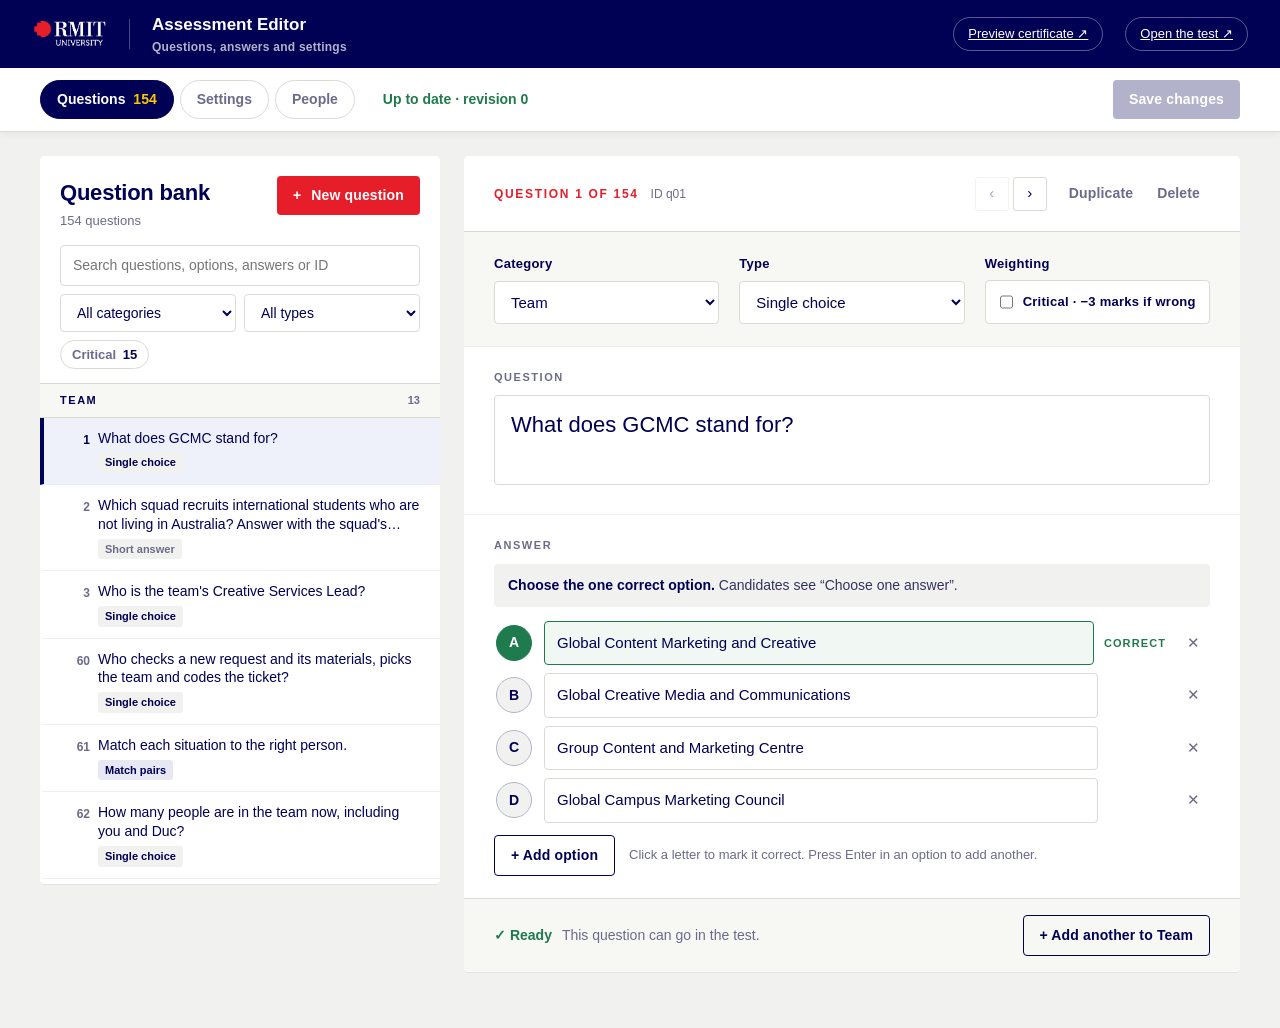
==== admin.html @ 5c801a45 "Critical questions per attempt setting (15% by default); drop "(select all that apply)" from prompts" ====
<!doctype html>
<html lang="en">
<head>
  <meta charset="utf-8">
  <meta name="viewport" content="width=device-width, initial-scale=1">
  <meta name="robots" content="noindex, nofollow">
  <title>Assessment Editor · RMIT</title>
  <link rel="icon" href="assets/pixel.png">
  <link rel="stylesheet" href="assets/styles.css">
  <link rel="stylesheet" href="assets/admin.css">
</head>
<body>
  <header class="topbar">
    <img src="assets/rmit-logo-white.png" alt="RMIT University">
    <span class="divider"></span>
    <div class="portal">Assessment Editor<small>Questions, answers and settings</small></div>
    <span class="spacer"></span>
    <a class="link-btn" href="certificate.html" target="_blank" rel="noopener">Preview certificate ↗</a>
    <a class="link-btn" href="./" target="_blank" rel="noopener">Open the test ↗</a>
  </header>

  <div class="savebar">
    <div class="container savebar-in">
      <nav class="tabs ed-tabs" role="tablist" aria-label="Editor sections">
        <button class="tab" role="tab" id="tabBtnQuestions" data-tab="questions" aria-selected="true">Questions <b id="tabQCount"></b></button>
        <button class="tab" role="tab" id="tabBtnSettings" data-tab="settings" aria-selected="false">Settings</button>
        <button class="tab" role="tab" id="tabBtnPeople" data-tab="people" aria-selected="false">People <b id="tabPCount"></b></button>
      </nav>
      <span id="saveState" class="save-state">Loading…</span>
      <span class="spacer"></span>
      <button class="btn small" id="saveBtn" disabled title="Save (Ctrl+S)">Save changes</button>
    </div>
  </div>

  <div class="container" id="conflict" hidden>
    <div class="conflict">
      <b>Someone else saved changes after you opened the editor.</b>
      <span>Load their version (your unsaved edits here will be lost), or overwrite theirs with yours.</span>
      <button class="btn ghost small" id="reloadLatest" type="button">Load latest</button>
      <button class="btn small" id="overwrite" type="button">Overwrite with mine</button>
    </div>
  </div>

  <div class="ed-loading" id="edLoading" role="status" aria-live="polite">
    <div class="ed-loading-in">
      <span class="spinner" aria-hidden="true"></span>
      <b id="edLoadTitle">Loading the question bank…</b>
      <p id="edLoadMsg">Fetching the latest questions and settings.</p>
      <button class="btn small" id="edRetry" type="button" hidden>Try again</button>
    </div>
  </div>
  <script>
    // if a script fails before the editor starts, say so instead of loading forever
    addEventListener("error", function (e) {
      var el = document.getElementById("edLoading"); if (!el || el.hidden) return;
      el.classList.add("failed");
      document.getElementById("edLoadTitle").textContent = "The editor couldn't start.";
      document.getElementById("edLoadMsg").textContent = (e && e.message) || "A script failed to load.";
      document.getElementById("edRetry").hidden = false;
    });
  </script>

  <main class="container admin">
    <!-- Questions: the bank on the left, one question open on the right -->
    <section class="qx" data-panel="questions" role="tabpanel" aria-labelledby="tabBtnQuestions">
      <aside class="qx-side" aria-label="Question bank">
        <div class="qx-side-head">
          <div>
            <h2>Question bank</h2>
            <p class="qx-sub"><span id="qCount">0</span> questions<span id="qShown"></span></p>
          </div>
          <button class="btn small" id="newQ" type="button" title="New question (Alt+N)"><span aria-hidden="true">+</span> New question</button>
        </div>
        <div class="qx-filters">
          <input class="input" id="qSearch" type="search" placeholder="Search questions, options, answers or ID" aria-label="Search questions" autocomplete="off">
          <div class="qx-filter-row">
            <select class="input" id="fCat" aria-label="Filter by category"></select>
            <select class="input" id="fType" aria-label="Filter by type"></select>
          </div>
          <div class="qx-chips">
            <button class="fchip crit" id="fCrit" type="button" aria-pressed="false">Critical <b></b></button>
            <button class="fchip bad" id="fBad" type="button" aria-pressed="false">Needs fixing <b></b></button>
            <button class="fchip clear" id="fClear" type="button" hidden>Clear filters</button>
          </div>
        </div>
        <div class="qx-list" id="qList"></div>
      </aside>
      <div class="qx-main" id="qEditor"></div>
    </section>

    <!-- Settings -->
    <section class="settings" data-panel="settings" role="tabpanel" aria-labelledby="tabBtnSettings" hidden>
      <div class="bank-stats" id="bankStats"></div>

      <div class="card set-group">
        <div class="set-intro"><h3>Test details</h3><p>The name and code candidates see on the sign-in page and the briefing.</p></div>
        <div class="set-fields">
          <div class="field span-2"><label for="sTitle">Title</label><input class="input" id="sTitle"></div>
          <div class="field"><label for="sSubtitle">Subtitle</label><input class="input" id="sSubtitle"></div>
          <div class="field"><label for="sCode">Assessment code</label><input class="input" id="sCode"></div>
        </div>
      </div>

      <div class="card set-group">
        <div class="set-intro"><h3>Each attempt</h3><p>How many questions are drawn from the bank, and how long candidates get.</p></div>
        <div class="set-fields">
          <div class="field"><label for="sPer">Questions per attempt</label><input class="input" id="sPer" type="number" min="1"><p class="help" id="perHelp"></p></div>
          <div class="field"><label for="sMins">Time limit</label><div class="unit"><input class="input" id="sMins" type="number" min="1" max="120"><span>minutes</span></div></div>
          <div class="field"><label for="sCritShare">Critical questions per attempt</label><div class="unit"><input class="input" id="sCritShare" type="number" min="0" max="100"><span>%</span></div><p class="help" id="critShareHelp"></p></div>
          <label class="confirm span-2"><input type="checkbox" id="sShuffle"> Shuffle the answer options (and Column A of matching questions) for each attempt</label>
        </div>
      </div>

      <div class="card set-group">
        <div class="set-intro"><h3>Scoring</h3><p>Every question is worth one mark. Missing a critical question costs extra marks, and a high score earns confetti.</p></div>
        <div class="set-fields">
          <div class="field"><label for="sPen">Marks lost for a wrong critical answer</label><input class="input" id="sPen" type="number" min="0" max="30"></div>
          <div class="field"><label for="sConf">Confetti from</label><div class="unit"><input class="input" id="sConf" type="number" min="0" max="100"><span>%</span></div></div>
        </div>
      </div>

      <div class="card set-group">
        <div class="set-intro"><h3>Categories</h3><p>Comma-separated, in display order. Every question belongs to one, and each attempt draws from all of them.</p></div>
        <div class="set-fields">
          <div class="field span-2"><label for="sCats">Categories</label><input class="input" id="sCats"></div>
          <div class="cat-counts span-2" id="catCounts"></div>
        </div>
      </div>

      <div class="card set-group">
        <div class="set-intro"><h3>Meter</h3><p>The labels at each end of the live meter candidates watch during the test.</p></div>
        <div class="set-fields">
          <div class="field"><label for="gLeft">Red end (low score)</label><input class="input" id="gLeft"></div>
          <div class="field"><label for="gRight">Navy end (high score)</label><input class="input" id="gRight"></div>
        </div>
      </div>
    </section>

    <!-- People -->
    <section class="settings" data-panel="people" role="tabpanel" aria-labelledby="tabBtnPeople" hidden>
      <div class="card set-group">
        <div class="set-intro">
          <h3>People</h3>
          <p>Saved first names greet people in the test and on their results. Changes here save straight away.</p>
          <p class="help">Sign-in accepts any email and any staff ID (testing build, no real authentication). Anyone without a saved name is asked for it when they sign in. Emails are stored as SHA-256 fingerprints.</p>
        </div>
        <div class="set-fields one">
          <p class="gate" id="gateState"></p>
          <div class="cand-row new">
            <input class="input" id="cName" placeholder="First name (shown in the test)" aria-label="First name">
            <input class="input" id="cEmail" type="email" placeholder="Their email" aria-label="Their email">
            <button class="btn ghost small" id="cAdd" type="button">Add person</button>
          </div>
          <div id="candList" class="cand-list"></div>
        </div>
      </div>
    </section>
  </main>

  <div class="toast" id="toast" role="status" aria-live="polite" hidden></div>

  <script src="assets/common.js"></script>
  <script src="assets/admin.js"></script>
</body>
</html>
---- assets/styles.css ----
/* End-of-Training Assessment · RMIT GCMC Creative Services
   Brand: RMIT Red #E61E2A, RMIT Blue #000054, Warm Grey #E3E5E0, Yellow #FAC800 (sparingly). */
:root {
  --navy: #000054;
  --navy-75: #40407f;
  --navy-30: #b2b2cb;
  --red: #e61e2a;
  --red-dark: #b8141e;
  --yellow: #fac800;
  --grey: #e3e5e0;
  --grey-50: #f1f2ef;
  --paper: #ffffff;
  --ink: #000054;
  --body: #33335f;
  --muted: #6b6b8a;
  --line: #d9dbd4;
  --ok: #1f7a4d;
  --display: "Museo-RMITVN 700", "Museo 700", "Museo", "Helvetica Neue LT Pro", "Helvetica Neue", Arial, sans-serif;
  --display-light: "Museo-RMITVN 300", "Museo 300", "Museo", "Helvetica Neue LT Pro", "Helvetica Neue", Arial, sans-serif;
  --text: "Helvetica Neue LT Pro", "Helvetica Neue", Helvetica, Arial, sans-serif;
  --radius: 4px;
  color-scheme: light;
}
* { box-sizing: border-box; }
html { height: 100%; }
body { min-height: 100%; }
body {
  margin: 0;
  background: var(--grey-50);
  color: var(--body);
  font-family: var(--text);
  font-size: 16px;
  line-height: 1.5;
  -webkit-font-smoothing: antialiased;
}
h1, h2, h3 { font-family: var(--display); color: var(--ink); font-weight: 700; margin: 0; letter-spacing: -0.01em; text-wrap: balance; }
p { margin: 0; }
button, input, textarea, select { font: inherit; color: inherit; }
button { cursor: pointer; }
:focus-visible { outline: 3px solid var(--yellow); outline-offset: 2px; }
.eyebrow { font-size: 12px; font-weight: 700; letter-spacing: 0.14em; text-transform: uppercase; color: var(--red); }
[hidden] { display: none !important; }

/* ---------- top bar ---------- */
.topbar {
  height: 68px; background: var(--navy); color: #fff;
  display: flex; align-items: center; gap: 22px; padding: 0 32px;
  position: sticky; top: 0; z-index: 20;
}
.topbar img { height: 34px; display: block; }
.topbar .divider { width: 1px; height: 30px; background: rgba(255, 255, 255, 0.28); }
.topbar .portal { font-family: var(--text); font-weight: 700; font-size: 17px; }
.topbar .portal small { display: block; font-family: var(--text); font-size: 12px; color: var(--navy-30); letter-spacing: 0.02em; }
.topbar .spacer { flex: 1; }
.topbar .who { font-size: 14px; color: var(--navy-30); }
.topbar .who b { color: #fff; font-weight: 700; }
.link-btn { background: none; border: 1px solid rgba(255, 255, 255, 0.35); color: #fff; border-radius: 999px; padding: 6px 14px; font-size: 13px; }
.link-btn:hover { background: rgba(255, 255, 255, 0.1); }

.screen { min-height: calc(100vh - 68px); }
.container { max-width: 1320px; margin: 0 auto; padding: 36px 40px 56px; }

/* ---------- buttons & fields ---------- */
.btn {
  display: inline-flex; align-items: center; justify-content: center; gap: 10px;
  border: 0; border-radius: var(--radius); padding: 14px 26px;
  font-weight: 700; font-size: 16px; letter-spacing: 0.01em;
  background: var(--red); color: #fff; transition: background 0.15s, transform 0.05s;
}
.btn:hover { background: var(--red-dark); }
.btn:active { transform: translateY(1px); }
.btn:disabled { background: var(--navy-30); cursor: not-allowed; }
.btn.navy { background: var(--navy); }
.btn.navy:hover { background: #1a1a6e; }
.btn.ghost { background: transparent; color: var(--navy); border: 1.5px solid var(--navy); }
.btn.ghost:hover { background: var(--grey-50); }
.btn.quiet { background: transparent; color: var(--muted); padding: 14px 10px; }
.btn.quiet:hover { color: var(--navy); }

.field { display: grid; gap: 8px; }
.field label { font-size: 13px; font-weight: 700; color: var(--ink); letter-spacing: 0.02em; }
.input {
  width: 100%; border: 1.5px solid var(--line); background: #fff; border-radius: var(--radius);
  padding: 13px 14px; font-size: 16px; color: var(--ink);
}
.input:focus { border-color: var(--navy); outline: none; box-shadow: 0 0 0 3px rgba(0, 0, 84, 0.12); }
.error-msg { color: var(--red-dark); font-size: 14px; font-weight: 700; min-height: 21px; }

/* ---------- login ---------- */
.login { display: grid; grid-template-columns: 1.1fr 1fr; min-height: calc(100vh - 68px); }
.login .hero {
  background: var(--navy); color: #fff; padding: 72px 64px; position: relative; overflow: hidden;
  display: flex; flex-direction: column; justify-content: space-between;
}
.login .hero::after {
  content: ""; position: absolute; right: -120px; bottom: -80px; width: 520px; height: 510px;
  background: url("pixel.png") no-repeat center / contain; opacity: 0.08; filter: grayscale(1) brightness(3);
}
.login .hero h1 { color: #fff; font-size: 56px; line-height: 1.02; margin-top: 18px; max-width: 16ch; }
.login .hero .eyebrow { color: var(--yellow); }
.login .hero p.lead { font-family: var(--display-light); font-size: 21px; color: var(--navy-30); margin-top: 22px; max-width: 34ch; }
.login .meta { display: grid; grid-template-columns: repeat(3, auto); gap: 8px 36px; justify-content: start; font-size: 13px; color: var(--navy-30); position: relative; z-index: 1; }
.login .meta b { display: block; color: #fff; font-size: 15px; }
.login .meta dd { margin: 0; }
.login .panel { display: flex; align-items: center; justify-content: center; padding: 48px; background: #fff; }
.login form { width: 100%; max-width: 420px; display: grid; gap: 22px; }
.login form img.logo { height: 44px; width: auto; justify-self: start; }
.login form h2 { font-size: 28px; }
.login form .hint { font-size: 14px; color: var(--muted); margin-top: -12px; }
.fineprint { font-size: 12px; color: var(--muted); border-top: 1px solid var(--line); padding-top: 16px; line-height: 1.55; }

/* ---------- briefing: a formal cover sheet ---------- */
.card { background: #fff; border-radius: var(--radius); padding: 32px 36px; box-shadow: 0 1px 0 rgba(0, 0, 84, 0.06); }
.sheet { max-width: 1180px; }
.sheet-head {
  background: var(--navy); color: #fff; border-radius: var(--radius) var(--radius) 0 0;
  padding: 44px 48px 40px; display: grid; grid-template-columns: minmax(0, 1fr) 320px; gap: 48px; align-items: end;
  position: relative; overflow: hidden;
}
.sheet-head::after {
  content: ""; position: absolute; right: -90px; top: -110px; width: 360px; height: 350px;
  background: url("pixel.png") no-repeat center / contain; opacity: 0.07; filter: grayscale(1) brightness(3); pointer-events: none;
}
.sheet-head .eyebrow { color: var(--yellow); }
.sheet-head h1 { color: #fff; font-size: 48px; line-height: 1.04; margin-top: 12px; }
.sheet-head .lead { font-family: var(--display-light); color: var(--navy-30); font-size: 18px; line-height: 1.5; margin-top: 16px; max-width: 58ch; }
.sheet-cand { margin: 0; display: grid; gap: 14px; padding-left: 28px; border-left: 1px solid rgba(255, 255, 255, 0.22); position: relative; z-index: 1; }
.sheet-cand dt { font-size: 11px; font-weight: 700; letter-spacing: 0.14em; text-transform: uppercase; color: var(--navy-30); }
.sheet-cand dd { margin: 3px 0 0; font-weight: 700; font-size: 16px; color: #fff; overflow-wrap: anywhere; }
.sheet-cand div:first-child dd { font-family: var(--display); font-size: 24px; line-height: 1.15; }

.particulars { margin: 0; display: grid; grid-template-columns: repeat(4, 1fr); background: #fff; border-bottom: 1px solid var(--line); }
.particulars div { padding: 24px 32px 22px; border-left: 1px solid var(--line); display: grid; gap: 2px; align-content: start; }
.particulars div:first-child { border-left: 0; padding-left: 48px; }
.particulars dt { font-size: 11px; font-weight: 700; letter-spacing: 0.14em; text-transform: uppercase; color: var(--muted); }
.particulars dd { margin: 4px 0 0; font-family: var(--display); font-size: 40px; line-height: 1; color: var(--ink); font-variant-numeric: tabular-nums; }
.particulars small { font-size: 13px; color: var(--muted); margin-top: 6px; }

.sheet-body {
  display: grid; grid-template-columns: minmax(0, 1fr) 400px; background: #fff;
  border-radius: 0 0 var(--radius) var(--radius); box-shadow: 0 1px 0 rgba(0, 0, 84, 0.06), 0 18px 40px -28px rgba(0, 0, 84, 0.35);
}
.sheet-body h2 { font-size: 20px; }
.conditions { padding: 36px 44px 40px 48px; }
.rules { list-style: none; padding: 0; margin: 18px 0 0; display: grid; }
.rules li { display: grid; grid-template-columns: 44px 1fr; gap: 14px; padding: 15px 0; border-top: 1px solid var(--line); font-size: 15px; line-height: 1.55; }
.rules li:last-child { border-bottom: 1px solid var(--line); }
.rules li .n { font-family: var(--text); font-weight: 700; font-size: 13px; letter-spacing: 0.06em; color: var(--red); padding-top: 2px; font-variant-numeric: tabular-nums; }
.rules li b { color: var(--ink); }
.declaration { background: var(--grey-50); padding: 36px 40px 34px; border-left: 1px solid var(--line); display: flex; flex-direction: column; gap: 14px; border-radius: 0 0 var(--radius) 0; }
.declaration > p { font-size: 15px; color: var(--body); }
.declaration ul { margin: -4px 0 0; padding-left: 18px; display: grid; gap: 6px; font-size: 15px; color: var(--ink); }
.declaration ul li::marker { color: var(--red); }
.confirm { display: flex; gap: 12px; align-items: flex-start; margin: 8px 0 0; padding: 14px 16px; background: #fff; border: 1.5px solid var(--line); border-radius: var(--radius); font-size: 15px; font-weight: 700; color: var(--ink); cursor: pointer; transition: border-color 0.15s; }
.confirm:has(input:checked) { border-color: var(--navy); }
.confirm input { width: 20px; height: 20px; flex: none; accent-color: var(--navy); margin: 1px 0 0; }
.signature { display: grid; grid-template-columns: 1.3fr 1fr; gap: 20px; margin-top: 6px; }
.signature div { display: grid; gap: 4px; }
.signature span { font-family: var(--display); font-size: 19px; color: var(--ink); padding-bottom: 6px; border-bottom: 1px solid var(--navy-30); white-space: nowrap; overflow: hidden; text-overflow: ellipsis; }
.signature div + div span { font-family: var(--text); font-weight: 700; font-size: 14px; padding-top: 5px; }
.signature small { font-size: 11px; font-weight: 700; letter-spacing: 0.14em; text-transform: uppercase; color: var(--muted); }
.declaration .btn { width: 100%; padding: 17px 26px; font-size: 17px; margin-top: 8px; }
.declaration .fineprint { padding-top: 14px; }

/* ---------- test ---------- */
.test { display: grid; grid-template-columns: minmax(0, 1fr) 330px; gap: 24px; align-items: start; }
.meter-card { padding: 18px 22px 12px; }
.meter-card .head { display: flex; align-items: baseline; justify-content: space-between; margin-bottom: 6px; }
.meter-card .head .eyebrow { color: var(--navy); }
.meter-card .head .reading { font-size: 13px; color: var(--muted); }
.meter-face { position: relative; border-radius: 3px; overflow: hidden; background: linear-gradient(#fbfbf8, #f1f2ec); border: 1px solid var(--line); }
.meter-face canvas { display: block; width: 100%; height: 190px; }
.meter-face .lamp { position: absolute; right: 16px; top: 14px; display: flex; align-items: center; gap: 7px; font-size: 10px; font-weight: 700; letter-spacing: 0.14em; color: var(--muted); }
.meter-face .lamp i { width: 11px; height: 11px; border-radius: 50%; background: #d8d8d0; box-shadow: inset 0 1px 1px rgba(0,0,0,.2); transition: background 0.08s, box-shadow 0.08s; }
.meter-face .lamp.on i { background: var(--red); box-shadow: 0 0 10px 2px rgba(230, 30, 42, 0.55); }
.meter-face .brandmark { position: absolute; left: 16px; top: 13px; font-family: var(--text); font-weight: 700; font-size: 11px; letter-spacing: 0.16em; color: var(--muted); }

.q-card { margin-top: 20px; padding: 36px 40px 30px; min-height: 470px; display: flex; flex-direction: column; }
.q-meta { display: flex; gap: 12px; align-items: center; }
.q-meta .num { font-family: var(--text); font-weight: 700; color: var(--ink); font-size: 15px; }
.chip { font-size: 11px; font-weight: 700; letter-spacing: 0.1em; text-transform: uppercase; border-radius: 999px; padding: 4px 10px; background: var(--grey); color: var(--navy); }
.chip.type { background: var(--navy); color: #fff; }
.q-prompt { font-family: var(--display); color: var(--ink); font-size: 30px; line-height: 1.22; margin: 20px 0 26px; max-width: 34ch; }
.q-prompt.fill { font-size: 28px; line-height: 1.7; max-width: 40ch; }
.blank {
  display: inline-block; width: 11ch; font-family: var(--text); font-weight: 700; font-size: 26px; color: var(--red);
  border: 0; border-bottom: 3px solid var(--navy); background: var(--grey-50); padding: 0 10px; margin: 0 6px; text-align: center; border-radius: 2px 2px 0 0;
}
.blank:focus { outline: none; border-bottom-color: var(--red); background: #fff4f4; }
.options { display: grid; grid-template-columns: 1fr 1fr; gap: 12px; }
.opt {
  display: grid; grid-template-columns: 38px 1fr; gap: 14px; align-items: center; text-align: left;
  background: #fff; border: 1.5px solid var(--line); border-radius: var(--radius); padding: 16px 18px; font-size: 16px; color: var(--ink);
  transition: border-color 0.12s, background 0.12s;
}
.opt:hover { border-color: var(--navy-30); background: var(--grey-50); }
.opt .key { width: 34px; height: 34px; display: grid; place-items: center; border: 1.5px solid var(--navy-30); border-radius: 2px; font-weight: 700; font-size: 14px; color: var(--navy); }
.opt.multi .key { border-radius: 2px; }
.opt[aria-checked="true"] { border-color: var(--navy); background: #f3f3f9; box-shadow: inset 0 0 0 1px var(--navy); }
.opt[aria-checked="true"] .key { background: var(--navy); border-color: var(--navy); color: #fff; }
.short-answer { max-width: 420px; }
.short-answer .input { font-family: var(--text); font-weight: 700; font-size: 24px; padding: 14px 16px; }
.short-answer small { display: block; margin-top: 8px; color: var(--muted); font-size: 13px; }
.q-actions { margin-top: auto; padding-top: 28px; display: flex; align-items: center; gap: 12px; border-top: 1px solid var(--line); }
.q-actions .status { margin-left: auto; font-size: 14px; color: var(--muted); display: flex; gap: 8px; align-items: center; }
.q-actions .status.recorded { color: var(--ok); font-weight: 700; }
.kbd { font-size: 12px; color: var(--muted); }
.kbd b { border: 1px solid var(--line); border-bottom-width: 2px; border-radius: 3px; padding: 1px 6px; font-weight: 700; background: #fff; color: var(--body); }
.q-card.locked .opt, .q-card.locked .blank, .q-card.locked .input { pointer-events: none; opacity: 0.75; }

/* sidebar */
.side { display: grid; gap: 20px; position: sticky; top: 92px; }
.timer { background: var(--navy); color: #fff; padding: 26px 26px 24px; border-radius: var(--radius); }
.timer .eyebrow { color: var(--yellow); }
.timer .clock { display: flex; align-items: center; gap: 18px; margin-top: 14px; }
.timer svg { width: 76px; height: 76px; flex: none; transform: rotate(-90deg); }
.timer svg circle { fill: none; stroke-width: 7; }
.timer svg .track { stroke: rgba(255, 255, 255, 0.14); }
.timer svg .bar { stroke: #fff; stroke-linecap: butt; transition: stroke-dashoffset 0.25s linear, stroke 0.3s; }
.timer .digits { font-family: var(--display); font-size: 84px; line-height: 1; letter-spacing: -0.02em; font-variant-numeric: tabular-nums; }
.timer .sub { font-size: 13px; color: var(--navy-30); margin-top: 12px; }
.timer.warn { background: var(--red); }
.timer.warn .eyebrow { color: #fff; }
.timer.warn .sub { color: #ffe1e3; }
.timer.critical .digits { animation: pulse 1s steps(2, start) infinite; }
@keyframes pulse { 50% { opacity: 0.45; } }
.progress-card { padding: 24px 26px; }
.progress-card .count { font-family: var(--display); font-size: 30px; color: var(--ink); margin-top: 6px; }
.progress-card .count small { font-size: 16px; color: var(--muted); font-family: var(--text); font-weight: 400; }
.bar-track { height: 8px; background: var(--grey); border-radius: 999px; margin: 14px 0 18px; overflow: hidden; }
.bar-fill { height: 100%; background: var(--navy); width: 0; transition: width 0.4s ease; }
.dots { display: grid; grid-template-columns: repeat(10, 1fr); gap: 6px; }
.dots span { aspect-ratio: 1; border-radius: 2px; background: var(--grey); }
.dots span.done { background: var(--navy); }
.dots span.skipped { background: var(--navy-30); }
.dots span.current { background: #fff; box-shadow: inset 0 0 0 2px var(--red); }
.progress-card .legend { display: flex; gap: 14px; margin-top: 14px; font-size: 12px; color: var(--muted); }
.progress-card .legend i { display: inline-block; width: 10px; height: 10px; border-radius: 2px; margin-right: 6px; vertical-align: -1px; }
.side .note { font-size: 12px; color: var(--muted); padding: 0 4px; line-height: 1.5; }

/* ---------- results ---------- */
.results-top { display: grid; grid-template-columns: 1.2fr 1fr; gap: 24px; align-items: stretch; }
.score-card { background: var(--navy); color: #fff; padding: 40px 44px; border-radius: var(--radius); position: relative; overflow: hidden; }
.score-card .eyebrow { color: var(--yellow); }
.score-card h1 { color: #fff; font-size: 40px; margin-top: 12px; max-width: 18ch; }
.score-card p { color: var(--navy-30); font-size: 17px; margin-top: 12px; max-width: 46ch; }
.score-card .big { display: flex; align-items: baseline; gap: 18px; margin-top: 28px; }
.score-card .pct { font-family: var(--display); font-size: 104px; line-height: 0.9; letter-spacing: -0.03em; }
.score-card .of { font-size: 18px; color: #fff; }
.score-card .of span { display: block; color: var(--navy-30); font-size: 14px; }
.badge { display: inline-block; margin-top: 22px; background: var(--yellow); color: var(--navy); font-weight: 700; font-size: 13px; letter-spacing: 0.1em; text-transform: uppercase; padding: 7px 12px; border-radius: 2px; }
.stats { display: grid; grid-template-columns: 1fr 1fr; gap: 0; }
.stats div { padding: 20px 0; border-bottom: 1px solid var(--line); }
.stats dt { font-size: 12px; font-weight: 700; letter-spacing: 0.1em; text-transform: uppercase; color: var(--muted); }
.stats dd { margin: 6px 0 0; font-family: var(--text); font-weight: 700; font-size: 26px; color: var(--ink); }
.stats div.wide { grid-column: span 2; }
.stats dd.email { font-size: 20px; overflow-wrap: anywhere; }
.review { margin-top: 24px; }
.review h2 { font-size: 26px; margin-bottom: 6px; }
.review .sub { color: var(--muted); margin-bottom: 18px; }
.review-item { display: grid; grid-template-columns: 70px 1fr 1fr; gap: 20px; padding: 18px 0; border-top: 1px solid var(--line); align-items: start; }
.review-item .n { font-family: var(--text); font-weight: 700; color: var(--red); font-size: 20px; }
.review-item .q { color: var(--ink); font-weight: 700; }
.review-item .q small { display: block; font-weight: 400; color: var(--muted); font-size: 12px; letter-spacing: 0.08em; text-transform: uppercase; margin-bottom: 4px; }
.review-item .ans { display: grid; gap: 10px; font-size: 15px; }
.review-item .ans .yours { color: var(--red-dark); text-decoration: line-through; text-decoration-thickness: 1px; }
.review-item .ans .yours.none { text-decoration: none; font-style: italic; }
.review-item .ans .right { color: var(--ok); font-weight: 700; }
.review-item .ans label { display: block; font-size: 11px; letter-spacing: 0.1em; text-transform: uppercase; color: var(--muted); font-weight: 700; }
.flawless { padding: 26px 0 6px; font-family: var(--display); font-size: 22px; color: var(--ink); }
#confetti { position: fixed; inset: 0; pointer-events: none; z-index: 50; }

/* ---------- boot / errors / small screens ---------- */
.center-msg { display: grid; place-items: center; min-height: calc(100vh - 68px); text-align: center; padding: 40px; }
.center-msg .card { max-width: 560px; }
.center-msg h2 { font-size: 26px; margin-bottom: 10px; }
.desktop-only { display: none; }
@media (max-width: 1080px) {
  .desktop-only { display: grid; position: fixed; inset: 0; z-index: 100; background: var(--navy); color: #fff; place-items: center; text-align: center; padding: 32px; }
  .desktop-only h2 { color: #fff; font-size: 28px; margin-bottom: 10px; }
  .desktop-only p { color: var(--navy-30); max-width: 40ch; }
}
@media (prefers-reduced-motion: reduce) {
  * { transition: none !important; animation: none !important; }
}

/* ---------- v3: full-width meter, name step, dynamic results ---------- */
.test > .meter-card { grid-column: 1 / -1; padding: 0; margin: -8px 0 -6px; }
.meter-card .meter-face { background: none; border: 0; border-radius: 0; overflow: visible; }
.meter-card .meter-face .brandmark { left: 0; top: 4px; }
.meter-card .meter-face .lamp { right: 0; top: 5px; }
.meter-face canvas { height: 260px; }
.q-card { margin-top: 0; }
.name-step { animation: rise 0.35s ease both; }
.name-step .hint { margin-top: 2px; }

@keyframes rise { from { opacity: 0; transform: translateY(8px); } to { opacity: 1; transform: none; } }
.results > * { animation: rise 0.5s ease both; }
.results > *:nth-child(2) { animation-delay: 0.08s; }
.results > *:nth-child(3) { animation-delay: 0.16s; }
.results > *:nth-child(4) { animation-delay: 0.24s; }
.results { display: grid; gap: 22px; }

.res-hero { background: var(--navy); color: #fff; border-radius: var(--radius); padding: 40px 44px; display: grid; grid-template-columns: 1.15fr 1fr; gap: 40px; align-items: center; position: relative; overflow: hidden; }
.res-hero::after { content: ""; position: absolute; right: -110px; top: -90px; width: 380px; height: 370px; background: url("pixel.png") no-repeat center / contain; opacity: 0.07; filter: grayscale(1) brightness(3); pointer-events: none; }
.res-hero .eyebrow { color: var(--yellow); }
.res-hero h1 { color: #fff; font-size: 40px; line-height: 1.08; margin-top: 12px; }
.res-hero p { color: var(--navy-30); font-size: 17px; margin-top: 14px; max-width: 46ch; }
.res-tags { display: flex; gap: 10px; margin-top: 22px; flex-wrap: wrap; }
.res-tags .badge { margin: 0; }
.zone-tag { display: inline-block; font-weight: 700; font-size: 13px; letter-spacing: 0.1em; text-transform: uppercase; padding: 7px 12px; border-radius: 2px; background: rgba(255,255,255,0.12); color: #fff; }
.zone-tag.good { background: #fff; color: var(--navy); }
.zone-tag.bad { background: var(--red); color: #fff; }
.res-score { position: relative; z-index: 1; display: grid; gap: 8px; justify-items: start; }
.res-score .pct { font-family: var(--display); font-size: 132px; line-height: 0.85; letter-spacing: -0.04em; font-variant-numeric: tabular-nums; }
.res-score .pct small { font-size: 56px; margin-left: 4px; letter-spacing: 0; }
.res-score .of { font-size: 18px; color: #fff; }
.res-strip { display: grid; grid-auto-flow: column; grid-auto-columns: 1fr; gap: 4px; width: 100%; margin-top: 18px; height: 34px; }
.res-strip i { border-radius: 2px; background: rgba(255,255,255,0.15); transform-origin: bottom; animation: grow 0.4s ease both; cursor: help; }
.res-strip i.ok { background: #fff; }
.res-strip i.no { background: var(--red); }
.res-strip i.skip { background: var(--navy-75); }
@keyframes grow { from { transform: scaleY(0); } to { transform: scaleY(1); } }
.strip-legend { font-size: 12px; color: var(--navy-30); display: flex; align-items: center; gap: 6px; }
.strip-legend i { display: inline-block; width: 10px; height: 10px; border-radius: 2px; margin-left: 8px; }
.strip-legend i:first-child { margin-left: 0; }
.strip-legend i.ok { background: #fff; } .strip-legend i.no { background: var(--red); } .strip-legend i.skip { background: var(--navy-75); }

.res-stats { display: grid; grid-template-columns: repeat(4, 1fr); gap: 16px; }
.stat { background: #fff; border-radius: var(--radius); padding: 20px 24px; display: grid; gap: 2px; }
.stat .k, .insight .k { font-size: 12px; font-weight: 700; letter-spacing: 0.1em; text-transform: uppercase; color: var(--muted); }
.stat .v { font-family: var(--display); font-size: 34px; color: var(--ink); font-variant-numeric: tabular-nums; }
.stat .s, .insight .s { font-size: 13px; color: var(--muted); }

.res-grid { display: grid; grid-template-columns: 1.6fr 1fr; gap: 22px; align-items: stretch; }
.card-head { display: flex; align-items: baseline; gap: 16px; justify-content: space-between; margin-bottom: 18px; flex-wrap: wrap; }
.card-head h2 { font-size: 24px; }
.card-head .sub { color: var(--muted); font-size: 14px; }
.cat-list { display: grid; gap: 14px; }
.cat-row { display: grid; grid-template-columns: 150px 1fr 88px; gap: 16px; align-items: center; }
.cat-row .name { font-family: var(--text); font-weight: 700; color: var(--ink); font-size: 16px; }
.cat-row .track { height: 14px; background: var(--grey); border-radius: 2px; overflow: hidden; }
.cat-row .fill { display: block; height: 100%; width: 0; border-radius: 2px; background: var(--navy); transition: width 0.9s cubic-bezier(.2,.8,.2,1); }
.cat-row .fill.mid { background: var(--navy-75); }
.cat-row .fill.low { background: var(--red); }
.cat-row .num { text-align: right; font-variant-numeric: tabular-nums; color: var(--ink); font-weight: 700; }
.cat-row .num small { display: block; color: var(--muted); font-weight: 400; font-size: 12px; }
.insight-card { display: grid; gap: 0; align-content: start; }
.insight { display: grid; gap: 2px; padding: 16px 0; border-bottom: 1px solid var(--line); }
.insight:first-child { padding-top: 0; }
.insight:last-child { border-bottom: 0; }
.insight .v { font-family: var(--display); font-size: 24px; color: var(--ink); overflow-wrap: anywhere; }
.insight.best .v { color: var(--navy); }
.insight.worst .v { color: var(--red); }

.tabs { display: flex; gap: 6px; }
.tab { border: 1.5px solid var(--line); background: #fff; border-radius: 999px; padding: 7px 14px; font-size: 14px; font-weight: 700; color: var(--muted); }
.tab b { margin-left: 4px; color: var(--ink); }
.tab[aria-selected="true"] { background: var(--navy); border-color: var(--navy); color: #fff; }
.tab[aria-selected="true"] b { color: var(--yellow); }
.rev-group { margin-top: 8px; }
.rev-group h3 { font-size: 15px; letter-spacing: 0.08em; text-transform: uppercase; color: var(--muted); font-family: var(--text); padding: 16px 0 6px; }
.review-item.ok .n { color: var(--ok); }
.review-item .ans .right.plain { color: var(--ok); }
.res-actions { display: flex; justify-content: flex-end; gap: 12px; }
.res-actions a.btn { text-decoration: none; }

/* ---------- v4: exam-paper test screen ---------- */
.q-card { padding: 0; box-shadow: 0 1px 0 rgba(0, 0, 84, 0.06), 0 18px 40px -30px rgba(0, 0, 84, 0.35); }
.q-card #qBody { padding: 0 44px; }
.q-head { display: grid; grid-template-columns: auto auto auto 1fr; align-items: stretch; border-bottom: 1px solid var(--line); }
.q-head > div { padding: 20px 28px; display: flex; flex-direction: column; justify-content: center; gap: 3px; }
.q-head > div + div { border-left: 1px solid var(--line); }
.q-no { flex-direction: row !important; align-items: baseline; gap: 8px !important; padding-left: 44px !important; }
.q-no span { font-family: var(--display); font-size: 40px; line-height: 1; color: var(--red); font-variant-numeric: tabular-nums; letter-spacing: -0.02em; }
.q-no small { font-size: 13px; font-weight: 700; color: var(--muted); }
.q-info .k { font-size: 10px; font-weight: 700; letter-spacing: 0.16em; text-transform: uppercase; color: var(--muted); }
.q-info b { font-size: 15px; color: var(--ink); }
.q-marks { align-items: flex-end; padding-right: 44px !important; font-size: 11px; font-weight: 700; letter-spacing: 0.14em; text-transform: uppercase; color: var(--navy); }
.q-card .q-prompt { margin: 34px 0 28px; }
.q-card .q-actions { margin: auto 0 0; padding: 22px 44px; background: var(--grey-50); border-top: 1px solid var(--line); border-radius: 0 0 var(--radius) var(--radius); }
.q-card #qBody { flex: 1; padding-bottom: 34px; }
.opt { padding: 15px 18px; border-color: #dcdde6; }
.opt .key { border-color: var(--navy-30); background: var(--grey-50); }
.opt:hover { border-color: var(--navy); background: #fff; }

.timer { position: relative; overflow: hidden; }
.timer .digits { font-size: 76px; }
.t-track { height: 3px; background: rgba(255, 255, 255, 0.16); margin-top: 18px; border-radius: 2px; overflow: hidden; }
.t-track i { display: block; height: 100%; width: 100%; background: #fff; transition: width 0.25s linear; }
.timer.warn .t-track i { background: #fff; }
.timer .sub { margin-top: 10px; }

.dots span { display: grid; place-items: center; font-size: 10px; font-weight: 700; color: var(--muted); font-variant-numeric: tabular-nums; aspect-ratio: auto; height: 26px; }
.dots span.done { color: #fff; }
.dots span.skipped { color: var(--navy); }
.dots span.current { color: var(--red); }


/* equal columns: the question card stretches to the sidebar, and the answer sheet fills any gap */
.test { align-items: stretch; }
.test > main { display: flex; flex-direction: column; }
.test > main > .q-card { flex: 1; min-height: 0; }
.side { position: static; display: flex; flex-direction: column; gap: 18px; }
.timer { padding: 22px 26px 20px; }
.timer .digits { font-size: 64px; }
.timer .clock { margin-top: 10px; }
.t-track { margin-top: 14px; }
.progress-card { padding: 20px 26px 18px; }
.progress-card .count { font-size: 26px; margin-top: 2px; }
.progress-card .bar-track { margin: 10px 0 14px; }
.dots span { height: 22px; }
.progress-card .legend { margin-top: 12px; }
.progress-card .note { font-size: 11px; color: var(--muted); margin-top: 10px; padding-top: 10px; border-top: 1px solid var(--line); line-height: 1.45; }

/* ---------- critical questions ---------- */
.crit-chip { display: inline-block; background: var(--red); color: #fff; font-size: 10px; font-weight: 700; letter-spacing: 0.14em; text-transform: uppercase; padding: 3px 7px; border-radius: 2px; vertical-align: 2px; }
.q-marks .crit-chip { font-size: 11px; padding: 4px 9px; }
.q-marks small { display: block; margin-top: 5px; font-size: 11px; letter-spacing: 0.04em; text-transform: none; color: var(--red); }
.q-card.critical .q-head { background: #fff5f5; }
.rules li.crit b { color: var(--red); }
.res-strip i.crit { box-shadow: inset 0 -6px 0 #fac800; }
.review-item .q .crit-chip { margin-right: 6px; }

.crit-notice { margin: 22px 44px -10px; padding: 12px 16px; background: #fff5f5; border: 1.5px solid var(--red); border-radius: var(--radius); color: var(--red-dark); font-size: 14px; animation: rise 0.35s ease both; }
.crit-notice b { color: var(--red); }
.dots span[data-crit] { position: relative; }
.dots span[data-crit]::after { content: ""; position: absolute; top: 2px; right: 2px; width: 5px; height: 5px; border-radius: 50%; background: var(--red); }
.dots span.done[data-crit]::after { background: #fac800; }
.progress-card .legend .lg-crit i { width: 6px; height: 6px; border-radius: 50%; background: var(--red); vertical-align: 1px; }

.side .progress-card { flex: 1; display: flex; flex-direction: column; }
.side .progress-card .note { margin-top: auto; }
.side .progress-card .legend { margin-bottom: 12px; flex-wrap: wrap; row-gap: 6px; }

/* ---------- how many to pick: single (round, one), multi (square ticks, all that apply), match (A → B) ---------- */
.pick-how { display: flex; align-items: center; gap: 10px; margin: -12px 0 18px; font-size: 14px; color: var(--muted); }
.pick-how b { color: var(--ink); letter-spacing: 0.01em; }
.pick-icon { width: 18px; height: 18px; border: 2px solid var(--navy); border-radius: 50%; flex: none; position: relative; }
.pick-icon::after { content: ""; position: absolute; inset: 3px; border-radius: 50%; background: var(--navy); }
.pick-how.multi, .pick-how.match { display: inline-flex; background: #fff7d6; border: 1.5px solid var(--yellow); border-radius: 999px; padding: 7px 16px 7px 12px; color: var(--body); }
.pick-how.multi .pick-icon { border-radius: 3px; background: var(--navy); }
.pick-how.multi .pick-icon::after { inset: 1px 4px 3px; background: none; border: solid #fff; border-width: 0 2px 2px 0; border-radius: 0; transform: rotate(45deg); }
.pick-how.match .pick-icon { border: 0; border-radius: 0; width: 22px; }
.pick-how.match .pick-icon::after { content: "⇄"; inset: auto; background: none; color: var(--navy); font-weight: 700; font-size: 17px; line-height: 18px; }
.pick-count { font-weight: 700; color: var(--navy); padding-left: 10px; border-left: 1px solid rgba(0, 0, 84, 0.2); font-variant-numeric: tabular-nums; }

/* each option carries its control on the right: a radio circle for single choice, a tick box for multi */
.opt { grid-template-columns: 38px 1fr 22px; }
.opt::after { content: ""; width: 20px; height: 20px; justify-self: end; border: 2px solid var(--navy-30); border-radius: 50%; background: #fff; transition: all 0.12s; }
.opt[aria-checked="true"]::after { border-color: var(--navy); box-shadow: inset 0 0 0 4px #fff; background: var(--navy); }
.opt:not(.multi) .key { border-radius: 50%; }
.opt.multi .key { border-radius: 3px; }
.opt.multi::after { border-radius: 3px; }
.opt.multi[aria-checked="true"]::after {
  box-shadow: none; background: var(--navy) no-repeat center / 13px
    url("data:image/svg+xml,%3Csvg xmlns='http://www.w3.org/2000/svg' viewBox='0 0 16 16'%3E%3Cpath d='M2.5 8.5l3.5 3.5 7.5-8' fill='none' stroke='%23fff' stroke-width='2.4' stroke-linecap='round' stroke-linejoin='round'/%3E%3C/svg%3E");
}

/* ---------- match the pairs ---------- */
.match-cols { display: grid; grid-template-columns: minmax(0, 1.35fr) minmax(0, 1fr); gap: 28px; }
.match-col { display: grid; gap: 10px; align-content: start; }
.match-col h4 { margin: 0 0 2px; font-size: 11px; font-weight: 700; letter-spacing: 0.16em; text-transform: uppercase; color: var(--muted); }
.match-col h4 span { display: inline-grid; place-items: center; width: 24px; height: 24px; border-radius: 3px; background: var(--navy); color: #fff; letter-spacing: 0; font-size: 13px; }
.match-col.b h4 span { background: var(--grey); color: var(--navy); }
.match-a { display: grid; grid-template-columns: 28px minmax(0, 1fr) auto; gap: 12px; align-items: center; background: #fff; border: 1.5px solid var(--line); border-radius: var(--radius); padding: 12px 14px; transition: border-color 0.12s; }
.match-a.done { border-color: var(--navy-30); background: #fafafd; }
.match-a .num { font-family: var(--display); font-size: 22px; color: var(--red); font-variant-numeric: tabular-nums; }
.match-a .t, .match-b .t { color: var(--ink); font-size: 16px; line-height: 1.35; }
.match-picks { display: flex; gap: 6px; flex-wrap: wrap; justify-content: flex-end; }
.mp { width: 34px; height: 34px; border: 1.5px solid var(--navy-30); background: var(--grey-50); border-radius: 3px; font-weight: 700; font-size: 14px; color: var(--navy); transition: all 0.12s; }
.mp:hover { border-color: var(--navy); background: #fff; }
.mp[aria-checked="true"] { background: var(--navy); border-color: var(--navy); color: #fff; }
.match-b { display: grid; grid-template-columns: 34px minmax(0, 1fr) auto; gap: 12px; align-items: center; border: 1.5px dashed var(--line); border-radius: var(--radius); padding: 11px 14px; min-height: 60px; transition: all 0.12s; }
.match-b .key { width: 34px; height: 34px; display: grid; place-items: center; border-radius: 3px; background: var(--grey); color: var(--navy); font-weight: 700; font-size: 14px; }
.match-b .used { font-size: 13px; font-weight: 700; color: var(--navy); white-space: nowrap; }
.match-b.taken { border-style: solid; border-color: var(--navy-30); background: #f3f3f9; }
.match-b.taken .key { background: var(--navy); color: #fff; }
.q-card.locked .match { pointer-events: none; opacity: 0.75; }
@media (max-width: 1080px) { .match-cols { grid-template-columns: 1fr; } .match-col.b { order: -1; } }
---- assets/admin.css ----
/* Editor-only styles (layered on styles.css). */
:root { --stick: 130px; --tint: #f7f7f4; --sel: #eef0fa; }
.btn.small { padding: 9px 16px; font-size: 14px; }
.btn.quiet.small { padding: 9px 10px; }
.btn.quiet.danger:hover { color: var(--red-dark); }
.btn.ghost:disabled { background: transparent; color: var(--navy-30); border-color: var(--navy-30); }
.icon-btn { border: 1px solid var(--line); background: #fff; border-radius: 3px; width: 34px; height: 34px; color: var(--navy); font-size: 15px; flex: none; }
.icon-btn:hover:not(:disabled) { background: var(--grey-50); }
.icon-btn:disabled { opacity: 0.35; cursor: default; }
.icon-btn.danger { color: var(--muted); border-color: transparent; background: transparent; }
.icon-btn.danger:hover:not(:disabled) { background: #fdeaea; color: var(--red-dark); border-color: #f3b6b9; }
.help { font-size: 13px; color: var(--muted); margin-top: 6px; max-width: 70ch; }

/* ---------- save bar ---------- */
.savebar { position: sticky; top: 68px; z-index: 15; background: #fff; border-bottom: 1px solid var(--line); box-shadow: 0 2px 8px rgba(0, 0, 84, 0.06); }
.savebar-in { display: flex; align-items: center; gap: 10px; padding-top: 12px; padding-bottom: 12px; }
.savebar .spacer { flex: 1; }
.save-state { font-size: 14px; color: var(--muted); font-weight: 700; }
.save-state.dirty { color: var(--red-dark); }
.save-state.ok { color: var(--ok); }
.ed-tabs { display: flex; gap: 6px; margin-right: 18px; }
.ed-tabs .tab { padding: 8px 16px; }
.ed-tabs .tab b { margin-left: 4px; font-variant-numeric: tabular-nums; }
.ed-tabs .tab b:empty { display: none; }
.conflict { display: flex; gap: 14px; align-items: center; flex-wrap: wrap; background: #fdeaea; border: 1px solid #f3b6b9; color: var(--red-dark); border-radius: var(--radius); padding: 14px 18px; margin-top: 18px; font-size: 14px; }
.conflict span { color: var(--body); flex: 1; min-width: 280px; }
#conflict { padding-bottom: 0; }
.admin { padding-top: 24px; }

/* ---------- questions: list + editor ---------- */
.qx { display: grid; grid-template-columns: 400px minmax(0, 1fr); gap: 24px; align-items: start; }
.qx-side {
  position: sticky; top: calc(var(--stick) + 20px); height: calc(100vh - var(--stick) - 40px); min-height: 420px;
  display: flex; flex-direction: column; background: #fff; border-radius: var(--radius); box-shadow: 0 1px 0 rgba(0, 0, 84, 0.06); overflow: hidden;
}
.qx-side-head { display: flex; align-items: flex-start; justify-content: space-between; gap: 12px; padding: 20px 20px 14px; }
.qx-side-head h2 { font-size: 22px; }
.qx-sub { font-size: 13px; color: var(--muted); margin-top: 2px; font-variant-numeric: tabular-nums; }
.qx-filters { display: grid; gap: 8px; padding: 0 20px 14px; border-bottom: 1px solid var(--line); }
.qx-filters .input { padding: 9px 12px; font-size: 14px; }
.qx-filter-row { display: grid; grid-template-columns: 1fr 1fr; gap: 8px; }
.qx-chips { display: flex; gap: 6px; flex-wrap: wrap; }
.fchip { border: 1.5px solid var(--line); background: #fff; border-radius: 999px; padding: 4px 11px; font-size: 13px; font-weight: 700; color: var(--muted); }
.fchip b { margin-left: 3px; font-variant-numeric: tabular-nums; color: var(--ink); }
.fchip:hover { border-color: var(--navy-30); }
.fchip.crit[aria-pressed="true"] { background: var(--red); border-color: var(--red); color: #fff; }
.fchip.bad { border-color: #f3b6b9; color: var(--red-dark); }
.fchip.bad b { color: var(--red-dark); }
.fchip.bad[aria-pressed="true"] { background: var(--red-dark); border-color: var(--red-dark); color: #fff; }
.fchip[aria-pressed="true"] b { color: inherit; }
.fchip.clear { border-color: transparent; text-decoration: underline; text-underline-offset: 3px; }

.qx-list { flex: 1; overflow-y: auto; overscroll-behavior: contain; padding-bottom: 16px; }
.qgroup-h {
  position: sticky; top: 0; z-index: 1; display: flex; justify-content: space-between; align-items: center;
  padding: 8px 20px; background: var(--tint); border-bottom: 1px solid var(--line);
  font-size: 11px; font-weight: 700; letter-spacing: 0.14em; text-transform: uppercase; color: var(--navy);
}
.qgroup-h b { font-weight: 700; color: var(--muted); letter-spacing: 0; font-variant-numeric: tabular-nums; }
.qrow {
  display: grid; grid-template-columns: 30px minmax(0, 1fr); gap: 8px; width: 100%; text-align: left;
  padding: 11px 20px 11px 16px; border: 0; border-bottom: 1px solid #efefeb; border-left: 4px solid transparent; background: #fff;
}
.qrow:hover { background: var(--grey-50); }
.qrow.sel { background: var(--sel); border-left-color: var(--navy); }
.qrow-n { font-size: 12px; font-weight: 700; color: var(--muted); padding-top: 2px; font-variant-numeric: tabular-nums; text-align: right; }
.qrow.sel .qrow-n { color: var(--navy); }
.qrow-body { display: grid; gap: 5px; min-width: 0; }
.qrow-text { font-size: 14px; line-height: 1.35; color: var(--ink); display: -webkit-box; -webkit-line-clamp: 2; -webkit-box-orient: vertical; overflow: hidden; }
.qrow-text.empty { color: var(--muted); font-style: italic; }
.qrow-meta { display: flex; gap: 6px; flex-wrap: wrap; align-items: center; font-size: 11px; font-weight: 700; }
.qrow-type { display: inline-flex; align-items: center; padding: 2px 7px; border-radius: 3px; background: var(--grey-50); color: var(--muted); }
.qrow-crit { color: var(--red); letter-spacing: 0.08em; text-transform: uppercase; font-size: 10px; }
.qrow-bad { color: #fff; background: var(--red-dark); padding: 2px 7px; border-radius: 3px; }
/* single vs multi at a glance: multi (and match) carry the same yellow the candidate sees on "Select all that apply" */
.t-single.qrow-type { color: var(--navy); }
.t-multi.qrow-type { background: #fff3c2; color: #5c4700; }
.t-match.qrow-type { background: #e7e8f4; color: var(--navy); }
.qx-empty { padding: 36px 20px; text-align: center; color: var(--muted); font-size: 14px; display: grid; gap: 12px; justify-items: center; }

/* editor card */
.qed { padding: 0; }
.qed.critical { box-shadow: 0 0 0 1.5px var(--red); }
.qed-head { display: flex; align-items: center; justify-content: space-between; gap: 16px; padding: 18px 30px; border-bottom: 1px solid var(--line); }
.qed.critical .qed-head { background: #fff5f5; }
.qed-where { display: flex; align-items: baseline; gap: 12px; }
.qed-id { font-size: 12px; color: var(--muted); font-variant-numeric: tabular-nums; }
.qed-tools { display: flex; align-items: center; gap: 4px; }
.qed-nav { display: flex; gap: 4px; margin-right: 8px; }
.qed-sec { padding: 22px 30px; }
.qed-sec + .qed-sec { border-top: 1px solid #efefeb; }
.qed-details { display: grid; grid-template-columns: repeat(3, minmax(0, 1fr)); gap: 20px; background: var(--tint); }
.qed-details .input { padding: 10px 12px; font-size: 15px; }
.lbl, .field label { font-size: 13px; font-weight: 700; color: var(--ink); letter-spacing: 0.02em; }
.qed-label { display: block; font-size: 11px; font-weight: 700; letter-spacing: 0.14em; text-transform: uppercase; color: var(--muted); margin-bottom: 10px; }
.qed-prompt { font-family: var(--display); font-size: 22px; line-height: 1.35; color: var(--ink); resize: none; overflow: hidden; min-height: 64px; padding: 14px 16px; }
.qed-prompt::placeholder { color: #a8a8bd; }
.qed-hint { display: flex; align-items: center; gap: 12px; margin-top: 10px; font-size: 13px; color: var(--muted); }

.crit-toggle { display: flex; align-items: center; gap: 10px; white-space: nowrap; overflow: hidden; height: 44px; padding: 0 14px; border: 1.5px solid var(--line); border-radius: var(--radius); background: #fff; font-size: 14px; color: var(--muted); cursor: pointer; }
.crit-toggle b { color: var(--ink); }
.crit-toggle input { width: 18px; height: 18px; accent-color: var(--red); margin: 0; }
.crit-toggle:has(input:checked) { border-color: var(--red); background: #fff5f5; color: var(--red-dark); }
.crit-toggle:has(input:checked) b { color: var(--red); }
.qed-details .field { gap: 6px; }

.qed-how { display: flex; gap: 10px; align-items: flex-start; font-size: 14px; color: var(--body); padding: 11px 14px; border-radius: var(--radius); background: var(--grey-50); margin-bottom: 14px; }
.qed-how b { color: var(--ink); }
.qed-how.t-multi, .qed-how.t-match { background: #fff7d6; box-shadow: inset 0 0 0 1.5px var(--yellow); }
.qed-sub { display: flex; gap: 14px; align-items: center; flex-wrap: wrap; margin-top: 12px; font-size: 13px; color: var(--muted); }

/* options: the letter is the "correct" control — a radio circle for single, a tick box for multi */
.opts { display: grid; gap: 8px; }
.opt-row { display: grid; grid-template-columns: 40px minmax(0, 1fr) auto 34px; gap: 10px; align-items: center; }
.opt-row .input { padding: 10px 12px; font-size: 15px; }
.opt-row.correct .input { border-color: var(--ok); background: #f1f8f4; }
.opt-mark {
  width: 36px; height: 36px; display: grid; place-items: center; justify-self: center; position: relative;
  border: 1.5px solid var(--navy-30); background: var(--grey-50); color: var(--navy); font-weight: 700; font-size: 14px; border-radius: 50%;
}
.opts.multi .opt-mark { border-radius: 4px; }
.opt-mark:hover { border-color: var(--ok); }
.opt-mark[aria-checked="true"] { background: var(--ok); border-color: var(--ok); color: #fff; }
.opts.multi .opt-mark[aria-checked="true"]::after {
  content: ""; position: absolute; right: -6px; top: -6px; width: 16px; height: 16px; border-radius: 50%; background: #fff; border: 1.5px solid var(--ok);
  background: #fff no-repeat center / 10px url("data:image/svg+xml,%3Csvg xmlns='http://www.w3.org/2000/svg' viewBox='0 0 16 16'%3E%3Cpath d='M2.5 8.5l3.5 3.5 7.5-8' fill='none' stroke='%231f7a4d' stroke-width='2.6' stroke-linecap='round' stroke-linejoin='round'/%3E%3C/svg%3E");
}
.opt-tag { font-size: 11px; font-weight: 700; letter-spacing: 0.1em; text-transform: uppercase; color: var(--ok); min-width: 58px; }

/* match pairs */
.pairs { display: grid; gap: 8px; }
.pair-head, .pair-row { display: grid; grid-template-columns: 28px minmax(0, 1fr) 22px minmax(0, 1fr) 34px; gap: 10px; align-items: center; }
.pair-head { font-size: 11px; font-weight: 700; letter-spacing: 0.14em; text-transform: uppercase; color: var(--muted); }
.pair-head i { display: inline-grid; place-items: center; width: 20px; height: 20px; border-radius: 3px; background: var(--navy); color: #fff; font-style: normal; letter-spacing: 0; margin-right: 6px; }
.pair-head span:nth-child(4) i { background: var(--grey); color: var(--navy); }
.pair-row .input { padding: 10px 12px; font-size: 15px; }
.pair-n { font-family: var(--display); color: var(--red); font-size: 18px; text-align: right; font-variant-numeric: tabular-nums; }
.pair-arrow { color: var(--navy-30); font-weight: 700; text-align: center; }

/* accepted answers */
.accepted { display: grid; gap: 8px; }
.acc-row { display: grid; grid-template-columns: 120px minmax(0, 1fr) 34px; gap: 10px; align-items: center; }
.acc-row .input { padding: 10px 12px; font-size: 15px; }
.acc-tag { font-size: 11px; font-weight: 700; letter-spacing: 0.08em; text-transform: uppercase; color: var(--muted); text-align: right; }
.acc-tag.main { color: var(--ok); }
.acc-row:first-child .input { border-color: var(--ok); background: #f1f8f4; }
.tester { display: flex; gap: 10px; align-items: center; margin-left: auto; }
.tester label { font-weight: 700; color: var(--ink); }
.tester .input { width: 200px; padding: 8px 10px; font-size: 14px; }
.tester .res { min-width: 110px; font-weight: 700; }
.tester .res.yes { color: var(--ok); }
.tester .res.no { color: var(--red-dark); }

/* footer */
.qed-foot { display: flex; align-items: center; justify-content: space-between; gap: 16px; padding: 16px 30px; border-top: 1px solid var(--line); background: var(--tint); border-radius: 0 0 var(--radius) var(--radius); }
.qed-status { display: flex; gap: 10px; align-items: baseline; font-size: 14px; }
.qed-status.ok b { color: var(--ok); }
.qed-status.ok b::before { content: "✓ "; }
.qed-status.ok span { color: var(--muted); }
.qed-status.bad { color: var(--red-dark); align-items: flex-start; }
.qed-status.bad b::before { content: "! "; }
.qed-status ul { margin: 0; padding: 0; list-style: none; display: grid; gap: 2px; }
.qed-empty { display: grid; justify-items: start; gap: 10px; padding: 48px 40px; }
.qed-empty h3 { font-size: 24px; }
.qed-empty p { color: var(--muted); }

/* ---------- toast ---------- */
.toast {
  position: fixed; left: 50%; bottom: 28px; transform: translateX(-50%); z-index: 30; display: flex; align-items: center; gap: 16px;
  background: var(--navy); color: #fff; border-radius: var(--radius); padding: 12px 18px; font-size: 14px; box-shadow: 0 10px 30px -10px rgba(0, 0, 84, 0.5);
  animation: rise 0.2s ease both;
}
.toast button { background: none; border: 0; color: var(--yellow); font-weight: 700; padding: 0; text-decoration: underline; text-underline-offset: 3px; }

/* ---------- settings & people: grouped, with a short explanation beside each group ---------- */
.settings { display: grid; gap: 18px; max-width: 1080px; }
.bank-stats { display: grid; grid-template-columns: repeat(4, 1fr); background: #fff; border-radius: var(--radius); box-shadow: 0 1px 0 rgba(0, 0, 84, 0.06); }
.bstat { display: grid; gap: 2px; padding: 20px 26px; align-content: start; }
.bstat + .bstat { border-left: 1px solid var(--line); }
.bstat b { font-family: var(--display); font-size: 34px; line-height: 1; color: var(--ink); font-variant-numeric: tabular-nums; }
.bstat span { font-size: 13px; font-weight: 700; color: var(--ink); margin-top: 6px; }
.bstat small { font-size: 12px; color: var(--muted); }
.set-group { display: grid; grid-template-columns: 260px minmax(0, 1fr); gap: 36px; padding: 26px 30px; }
.set-intro h3 { font-size: 19px; }
.set-intro p { font-size: 14px; color: var(--muted); margin-top: 6px; line-height: 1.5; }
.set-intro .help { font-size: 12px; margin-top: 12px; }
.set-fields { display: grid; grid-template-columns: 1fr 1fr; gap: 16px 20px; align-content: start; }
.set-fields.one { grid-template-columns: 1fr; }
.set-fields .input { padding: 11px 13px; }
.set-fields .field { align-content: start; }
.span-2 { grid-column: 1 / -1; }
.set-fields .confirm { margin: 0; font-weight: 400; font-size: 14px; color: var(--body); }
.unit { display: flex; align-items: center; gap: 10px; }
.unit .input { max-width: 120px; }
.unit span { font-size: 14px; color: var(--muted); }
.cat-counts { display: flex; gap: 6px; flex-wrap: wrap; }
.cat-count { font-size: 13px; padding: 4px 10px; border-radius: 999px; background: var(--grey-50); color: var(--body); }
.cat-count b { color: var(--ink); margin-left: 2px; font-variant-numeric: tabular-nums; }
.cat-count.stray { background: #fdeaea; color: var(--red-dark); }
.gate { font-size: 14px; color: var(--body); }
.cand-list { display: grid; gap: 6px; }
.cand-row { display: grid; grid-template-columns: 1fr 1.6fr auto; gap: 10px; align-items: center; }
.cand-row .input { padding: 10px 12px; font-size: 15px; }
.cand-item { display: grid; grid-template-columns: 1fr auto 34px; gap: 10px; align-items: center; background: var(--grey-50); border-radius: var(--radius); padding: 8px 8px 8px 14px; font-size: 14px; }
.cand-item b { color: var(--ink); font-size: 15px; }
.cand-item .set { color: var(--ok); font-weight: 700; font-size: 13px; }

/* ---------- loading screen ---------- */
.ed-loading { position: fixed; inset: 68px 0 0; z-index: 16; background: var(--grey-50); display: grid; place-items: center; }
.ed-loading-in { display: grid; justify-items: center; gap: 10px; text-align: center; max-width: 420px; padding: 24px; }
.ed-loading b { font-family: var(--display); font-size: 22px; color: var(--ink); }
.ed-loading p { color: var(--muted); font-size: 14px; }
.ed-loading .btn { margin-top: 8px; }
.spinner { width: 34px; height: 34px; border-radius: 50%; border: 3px solid var(--grey); border-top-color: var(--red); animation: spin 0.8s linear infinite; margin-bottom: 6px; }
.ed-loading.failed .spinner { animation: none; border-color: var(--red); border-top-color: var(--red); }
@keyframes spin { to { transform: rotate(360deg); } }

/* ---------- narrower screens ---------- */
@media (max-width: 1240px) {
  .qx { grid-template-columns: 340px minmax(0, 1fr); }
  .qed-details { grid-template-columns: 1fr 1fr; }
  .qed-details .field:last-child { grid-column: 1 / -1; }
}
@media (max-width: 980px) {
  .qx { grid-template-columns: 1fr; }
  .qx-side { position: static; height: 46vh; }
  .set-group { grid-template-columns: 1fr; gap: 16px; }
  .bank-stats { grid-template-columns: 1fr 1fr; }
  .bstat:nth-child(3) { border-left: 0; }
  .bstat:nth-child(n + 3) { border-top: 1px solid var(--line); }
}
@media (max-width: 640px) {
  .container { padding-left: 16px; padding-right: 16px; }
  .savebar-in { flex-wrap: wrap; }
  .qed-head, .qed-sec, .qed-foot { padding-left: 18px; padding-right: 18px; }
  .qed-details, .set-fields { grid-template-columns: 1fr; }
  .qed-foot { flex-direction: column; align-items: stretch; }
  .tester { margin-left: 0; flex-wrap: wrap; }
  .acc-row { grid-template-columns: 1fr 34px; }
  .acc-tag { display: none; }
  .cand-row { grid-template-columns: 1fr; }
}
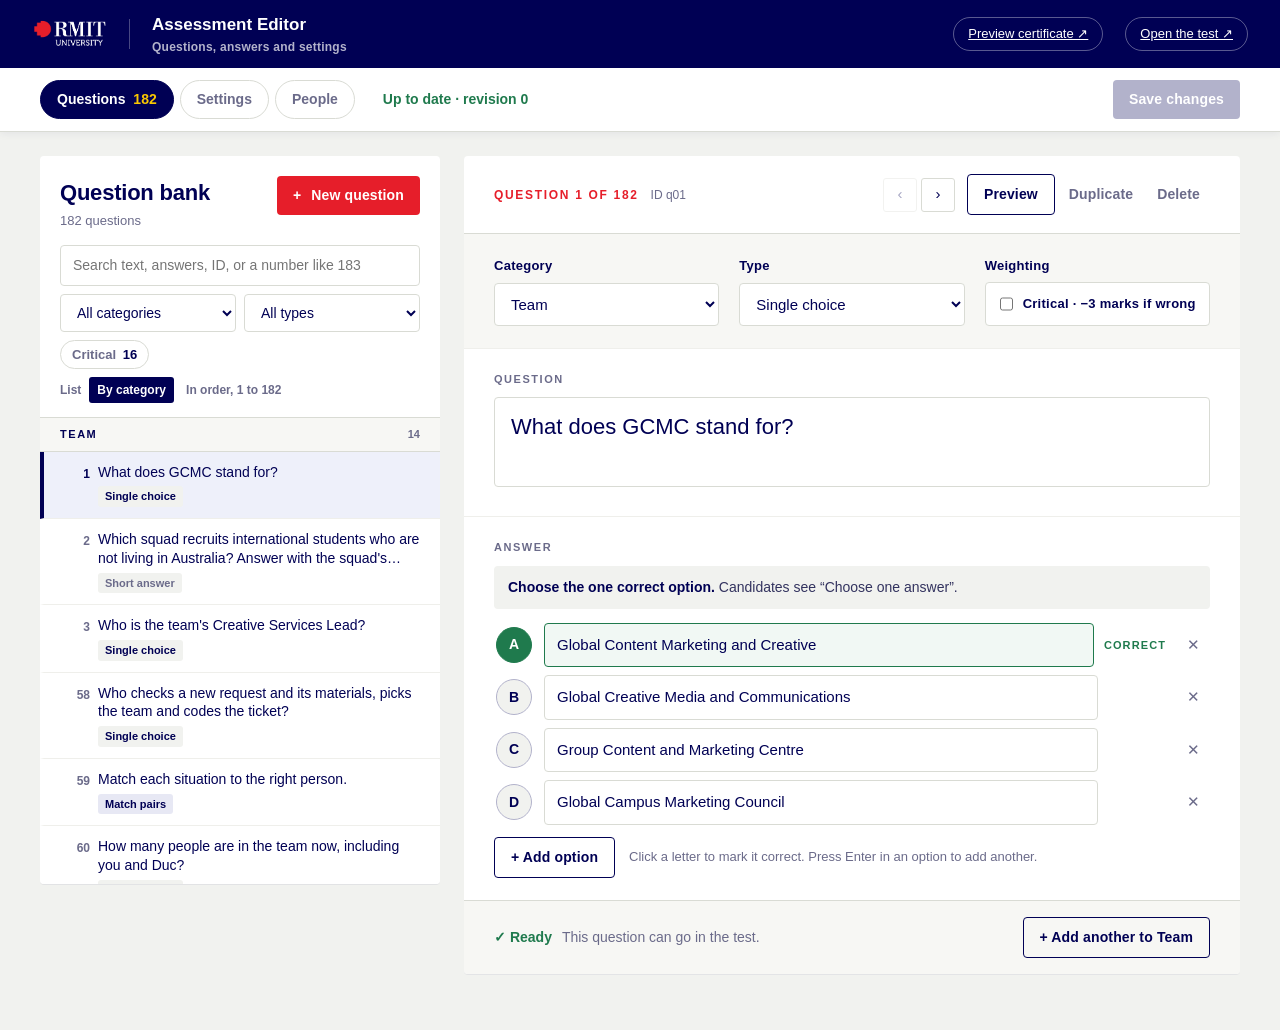
==== commit 017ec962: "Editor list: 'In order' view (1 to N, with categories on each row) beside 'By category'; typing a nu" ====
--- a/admin.html
+++ b/admin.html
@@ -72,7 +72,7 @@
           <button class="btn small" id="newQ" type="button" title="New question (Alt+N)"><span aria-hidden="true">+</span> New question</button>
         </div>
         <div class="qx-filters">
-          <input class="input" id="qSearch" type="search" placeholder="Search questions, options, answers or ID" aria-label="Search questions" autocomplete="off">
+          <input class="input" id="qSearch" type="search" placeholder="Search text, answers, ID, or a number like 183" aria-label="Search questions" autocomplete="off">
           <div class="qx-filter-row">
             <select class="input" id="fCat" aria-label="Filter by category"></select>
             <select class="input" id="fType" aria-label="Filter by type"></select>
@@ -81,6 +81,11 @@
             <button class="fchip crit" id="fCrit" type="button" aria-pressed="false">Critical <b></b></button>
             <button class="fchip bad" id="fBad" type="button" aria-pressed="false">Needs fixing <b></b></button>
             <button class="fchip clear" id="fClear" type="button" hidden>Clear filters</button>
+          </div>
+          <div class="qx-view" role="radiogroup" aria-label="List order">
+            <span>List</span>
+            <button type="button" role="radio" data-view="cat" aria-checked="true">By category</button>
+            <button type="button" role="radio" data-view="order" aria-checked="false">In order, 1 to <b id="qLast"></b></button>
           </div>
         </div>
         <div class="qx-list" id="qList"></div>
--- a/assets/styles.css
+++ b/assets/styles.css
@@ -457,24 +457,71 @@
     url("data:image/svg+xml,%3Csvg xmlns='http://www.w3.org/2000/svg' viewBox='0 0 16 16'%3E%3Cpath d='M2.5 8.5l3.5 3.5 7.5-8' fill='none' stroke='%23fff' stroke-width='2.4' stroke-linecap='round' stroke-linejoin='round'/%3E%3C/svg%3E");
 }
 
-/* ---------- match the pairs ---------- */
-.match-cols { display: grid; grid-template-columns: minmax(0, 1.35fr) minmax(0, 1fr); gap: 28px; }
-.match-col { display: grid; gap: 10px; align-content: start; }
-.match-col h4 { margin: 0 0 2px; font-size: 11px; font-weight: 700; letter-spacing: 0.16em; text-transform: uppercase; color: var(--muted); }
-.match-col h4 span { display: inline-grid; place-items: center; width: 24px; height: 24px; border-radius: 3px; background: var(--navy); color: #fff; letter-spacing: 0; font-size: 13px; }
+/* ---------- match the pairs: link A to B with a line ---------- */
+.match-top { display: flex; align-items: center; justify-content: space-between; gap: 12px; margin: -12px 0 0; }
+.match-top .pick-how { margin: 0; }
+.match-reset { border: 0; background: none; color: var(--muted); font-size: 13px; font-weight: 700; text-decoration: underline; text-underline-offset: 3px; padding: 4px 0; }
+.match-reset:hover { color: var(--navy); }
+.match-tip { font-size: 14px; color: var(--muted); margin: 12px 0 16px; min-height: 21px; }
+.match-tip b { color: var(--ink); }
+.match-board { position: relative; display: grid; grid-template-columns: minmax(0, 1fr) 120px minmax(0, 1fr); user-select: none; -webkit-user-select: none; }
+.match-lines { position: absolute; inset: 0; pointer-events: none; overflow: visible; z-index: 0; }
+.match-lines path { fill: none; stroke-width: 2.6; stroke-linecap: round; }
+.match-lines path.pending { stroke: var(--navy); stroke-width: 2; stroke-dasharray: 5 6; opacity: 0.55; }
+.match-col { display: grid; gap: 10px; align-content: start; position: relative; z-index: 1; }
+.match-col.a { grid-column: 1; }
+.match-col.b { grid-column: 3; }
+.match-col h4 { margin: 0 0 2px; }
+.match-col h4 span { display: inline-grid; place-items: center; width: 26px; height: 26px; border-radius: 3px; background: var(--navy); color: #fff; font-size: 13px; font-weight: 700; }
 .match-col.b h4 span { background: var(--grey); color: var(--navy); }
-.match-a { display: grid; grid-template-columns: 28px minmax(0, 1fr) auto; gap: 12px; align-items: center; background: #fff; border: 1.5px solid var(--line); border-radius: var(--radius); padding: 12px 14px; transition: border-color 0.12s; }
-.match-a.done { border-color: var(--navy-30); background: #fafafd; }
-.match-a .num { font-family: var(--display); font-size: 22px; color: var(--red); font-variant-numeric: tabular-nums; }
-.match-a .t, .match-b .t { color: var(--ink); font-size: 16px; line-height: 1.35; }
-.match-picks { display: flex; gap: 6px; flex-wrap: wrap; justify-content: flex-end; }
-.mp { width: 34px; height: 34px; border: 1.5px solid var(--navy-30); background: var(--grey-50); border-radius: 3px; font-weight: 700; font-size: 14px; color: var(--navy); transition: all 0.12s; }
-.mp:hover { border-color: var(--navy); background: #fff; }
-.mp[aria-checked="true"] { background: var(--navy); border-color: var(--navy); color: #fff; }
-.match-b { display: grid; grid-template-columns: 34px minmax(0, 1fr) auto; gap: 12px; align-items: center; border: 1.5px dashed var(--line); border-radius: var(--radius); padding: 11px 14px; min-height: 60px; transition: all 0.12s; }
-.match-b .key { width: 34px; height: 34px; display: grid; place-items: center; border-radius: 3px; background: var(--grey); color: var(--navy); font-weight: 700; font-size: 14px; }
-.match-b .used { font-size: 13px; font-weight: 700; color: var(--navy); white-space: nowrap; }
-.match-b.taken { border-style: solid; border-color: var(--navy-30); background: #f3f3f9; }
-.match-b.taken .key { background: var(--navy); color: #fff; }
+.match-col.b h4 { text-align: right; }
+
+.match-item {
+  --c: var(--navy); display: grid; align-items: center; gap: 12px; min-height: 60px; padding: 10px 14px; text-align: left;
+  background: #fff; border: 1.5px solid var(--line); border-radius: var(--radius); color: var(--ink); font-size: 16px; line-height: 1.35;
+  cursor: pointer; touch-action: none; transition: border-color 0.12s, background 0.12s, box-shadow 0.12s;
+}
+.match-item.a { grid-template-columns: 30px minmax(0, 1fr) 14px; padding-right: 0; }
+.match-item.b { grid-template-columns: 14px minmax(0, 1fr) 30px; padding-left: 0; }
+.match-item:hover { border-color: var(--navy-30); background: var(--grey-50); }
+.match-item .dot { width: 14px; height: 14px; border-radius: 50%; background: #fff; border: 2px solid var(--navy-30); transition: all 0.12s; }
+.match-item.a .dot { transform: translateX(7px); }
+.match-item.b .dot { transform: translateX(-7px); }
+.match-item .mi-n { width: 28px; height: 28px; border-radius: 50%; display: grid; place-items: center; font-weight: 700; font-size: 14px; font-variant-numeric: tabular-nums; }
+.match-item.a .mi-n { background: var(--grey-50); color: var(--navy); border: 1.5px solid var(--navy-30); }
+.match-item.b .mi-n:empty { visibility: hidden; }
+
+/* linked: both ends take the pair's colour and number */
+.match-item.linked { border-color: var(--c); background: color-mix(in srgb, var(--c) 6%, #fff); }
+.match-item.linked .dot { background: var(--c); border-color: var(--c); }
+.match-item.linked .mi-n { background: var(--c); border-color: var(--c); color: #fff; }
+
+/* picked, waiting for its match: the other side invites the click */
+.match-item.active { border-color: var(--navy); background: #eef0fa; box-shadow: 0 0 0 3px rgba(0, 0, 84, 0.14); }
+.match-item.active .dot { background: var(--navy); border-color: var(--navy); box-shadow: 0 0 0 4px rgba(0, 0, 84, 0.18); }
+.match-board.picking-b .match-item.b:not(.linked), .match-board.picking-a .match-item.a:not(.linked) { border-style: dashed; border-color: var(--navy-30); }
+.match-board.picking-b .match-item.b:hover, .match-board.picking-a .match-item.a:hover { border-style: solid; border-color: var(--navy); background: #fff; }
+.match-board.dragging, .match-board.dragging .match-item { cursor: grabbing; }
 .q-card.locked .match { pointer-events: none; opacity: 0.75; }
-@media (max-width: 1080px) { .match-cols { grid-template-columns: 1fr; } .match-col.b { order: -1; } }
+
+/* ---------- image questions: a picture with the question, or pictures as the options ---------- */
+.q-figure { margin: -8px 0 24px; max-width: 640px; border-radius: var(--radius); overflow: hidden; background: var(--grey-50); border: 1px solid var(--line); }
+.q-figure img { display: block; width: 100%; max-height: 360px; object-fit: contain; }
+.options.pictures { grid-template-columns: repeat(auto-fill, minmax(200px, 1fr)); }
+.opt.pic { position: relative; display: block; padding: 10px; }
+.opt.pic img { display: block; width: 100%; aspect-ratio: 4 / 3; object-fit: contain; background: var(--grey-50); border-radius: 2px; pointer-events: none; }
+.opt.pic .key { position: absolute; top: 18px; left: 18px; z-index: 1; background: #fff; box-shadow: 0 1px 3px rgba(0, 0, 84, 0.2); }
+.opt.pic::after { position: absolute; top: 20px; right: 20px; z-index: 1; box-shadow: 0 1px 3px rgba(0, 0, 84, 0.2); }
+.opt.pic[aria-checked="true"] img { outline: 3px solid var(--navy); outline-offset: -3px; }
+.rev-pics { display: inline-flex; gap: 6px; flex-wrap: wrap; vertical-align: middle; }
+.rev-pics img { width: 84px; height: 63px; object-fit: contain; background: var(--grey-50); border: 1px solid var(--line); border-radius: 3px; }
+.review-item .ans .yours .rev-pics img { opacity: 0.7; border-color: var(--red); }
+.review-item .ans .right .rev-pics img { border-color: var(--ok); }
+.rev-qpic { display: block; max-width: 220px; max-height: 140px; margin-top: 8px; border-radius: 3px; border: 1px solid var(--line); }
+
+/* ---------- preview (opened from the editor): no desktop-only cover, a clear "nothing is recorded" label ---------- */
+html.preview .desktop-only { display: none !important; }
+html.preview body::before { content: "Preview · nothing is recorded"; position: fixed; top: 16px; left: 50%; transform: translateX(-50%); z-index: 40; background: var(--yellow); color: var(--navy); font-size: 13px; font-weight: 700; padding: 6px 14px; border-radius: 999px; box-shadow: 0 4px 14px -6px rgba(0, 0, 84, 0.5); pointer-events: none; }
+.q-actions .status.preview-res { gap: 12px; color: var(--ink); flex-wrap: wrap; justify-content: flex-end; }
+.q-actions .status.preview-res.ok b { color: var(--ok); }
+.q-actions .status.preview-res.no b { color: var(--red-dark); }
--- a/assets/admin.css
+++ b/assets/admin.css
@@ -76,6 +76,14 @@
 .t-single.qrow-type { color: var(--navy); }
 .t-multi.qrow-type { background: #fff3c2; color: #5c4700; }
 .t-match.qrow-type { background: #e7e8f4; color: var(--navy); }
+.qx-view { display: flex; align-items: center; gap: 4px; font-size: 12px; color: var(--muted); }
+.qx-view > span { font-weight: 700; margin-right: 4px; }
+.qx-view button { border: 0; background: none; padding: 4px 8px; border-radius: 3px; font-size: 12px; font-weight: 700; color: var(--muted); }
+.qx-view button b { font-weight: 700; font-variant-numeric: tabular-nums; }
+.qx-view button:hover { color: var(--navy); }
+.qx-view button[aria-checked="true"] { background: var(--navy); color: #fff; }
+.qrow-cat { display: none; color: var(--muted); }
+.qx-list.in-order .qrow-cat { display: inline; }
 .qx-empty { padding: 36px 20px; text-align: center; color: var(--muted); font-size: 14px; display: grid; gap: 12px; justify-items: center; }
 
 /* editor card */
@@ -215,6 +223,58 @@
 .ed-loading.failed .spinner { animation: none; border-color: var(--red); border-top-color: var(--red); }
 @keyframes spin { to { transform: rotate(360deg); } }
 
+/* ---------- image questions ---------- */
+.t-image.qrow-type { background: #e3f1f4; color: #0b5c6b; }
+.qed-label-gap { margin-top: 18px; }
+.img-controls { display: grid; gap: 12px; margin-bottom: 16px; }
+.mode-seg { display: grid; grid-template-columns: 1fr 1fr; gap: 8px; }
+.mode-b { display: grid; gap: 2px; text-align: left; padding: 11px 14px; border: 1.5px solid var(--line); border-radius: var(--radius); background: #fff; color: var(--muted); font-size: 12px; }
+.mode-b b { font-size: 14px; color: var(--ink); }
+.mode-b:hover { border-color: var(--navy-30); }
+.mode-b[aria-checked="true"] { border-color: var(--navy); background: var(--sel); box-shadow: inset 0 0 0 1px var(--navy); }
+.many-toggle { display: flex; align-items: center; gap: 10px; font-size: 14px; color: var(--muted); cursor: pointer; }
+.many-toggle b { color: var(--ink); }
+.many-toggle input { width: 18px; height: 18px; margin: 0; accent-color: var(--navy); }
+
+.img-slot { position: relative; display: grid; gap: 8px; }
+.img-drop {
+  display: grid; gap: 4px; place-items: center; text-align: center; width: 100%; min-height: 150px; padding: 18px;
+  border: 1.5px dashed var(--navy-30); border-radius: var(--radius); background: var(--grey-50); color: var(--muted); font-size: 12px;
+}
+.img-drop b { font-size: 14px; color: var(--navy); }
+.img-drop:hover, .img-slot.over .img-drop { border-color: var(--navy); background: #eef0fa; }
+.img-slot.big .img-drop { min-height: 190px; }
+.img-slot img { display: block; width: 100%; max-height: 200px; object-fit: contain; background: var(--grey-50); border: 1px solid var(--line); border-radius: var(--radius); }
+.img-slot.big img { max-height: 320px; }
+.img-slot.over img { outline: 2px dashed var(--navy); outline-offset: 2px; }
+.img-tools { display: flex; gap: 6px; }
+.img-slot.busy { opacity: 0.6; pointer-events: none; }
+.img-note { font-size: 12px; color: var(--muted); min-height: 0; }
+.img-note:empty { display: none; }
+.img-note.bad { color: var(--red-dark); font-weight: 700; }
+
+.pic-opts { display: grid; grid-template-columns: repeat(auto-fill, minmax(210px, 1fr)); gap: 12px; }
+.pic-tile { display: grid; gap: 10px; align-content: start; padding: 12px; border: 1.5px solid var(--line); border-radius: var(--radius); background: #fff; }
+.pic-tile.correct { border-color: var(--ok); background: #f1f8f4; }
+.pic-top { display: grid; grid-template-columns: 40px 1fr 34px; align-items: center; gap: 8px; }
+.pic-opts.multi .opt-mark { border-radius: 4px; }
+.pic-opts.multi .opt-mark[aria-checked="true"]::after {
+  content: ""; position: absolute; right: -6px; top: -6px; width: 16px; height: 16px; border-radius: 50%; border: 1.5px solid var(--ok);
+  background: #fff no-repeat center / 10px url("data:image/svg+xml,%3Csvg xmlns='http://www.w3.org/2000/svg' viewBox='0 0 16 16'%3E%3Cpath d='M2.5 8.5l3.5 3.5 7.5-8' fill='none' stroke='%231f7a4d' stroke-width='2.6' stroke-linecap='round' stroke-linejoin='round'/%3E%3C/svg%3E");
+}
+.pic-tile .img-drop { min-height: 140px; }
+
+/* ---------- question preview ---------- */
+body.pv-open { overflow: hidden; }
+.pv { position: fixed; inset: 0; z-index: 40; background: rgba(0, 0, 40, 0.55); display: grid; place-items: center; padding: 24px; animation: rise 0.18s ease both; }
+.pv-in { width: min(1320px, 100%); height: min(900px, 100%); display: flex; flex-direction: column; background: #fff; border-radius: var(--radius); overflow: hidden; box-shadow: 0 30px 80px -30px rgba(0, 0, 40, 0.6); }
+.pv-bar { display: flex; align-items: center; justify-content: space-between; gap: 16px; padding: 14px 20px; border-bottom: 1px solid var(--line); }
+.pv-title { display: grid; gap: 2px; font-size: 13px; color: var(--muted); }
+.pv-title b { font-size: 16px; color: var(--ink); }
+.pv-warn { margin: 0; padding: 10px 20px; background: #fdeaea; color: var(--red-dark); font-size: 13px; font-weight: 700; }
+.pv-frame { position: relative; flex: 1; min-height: 0; overflow: hidden; background: var(--grey-50); }
+.pv-frame iframe { position: absolute; top: 0; left: 0; border: 0; transform-origin: 0 0; background: var(--grey-50); }
+
 /* ---------- narrower screens ---------- */
 @media (max-width: 1240px) {
   .qx { grid-template-columns: 340px minmax(0, 1fr); }
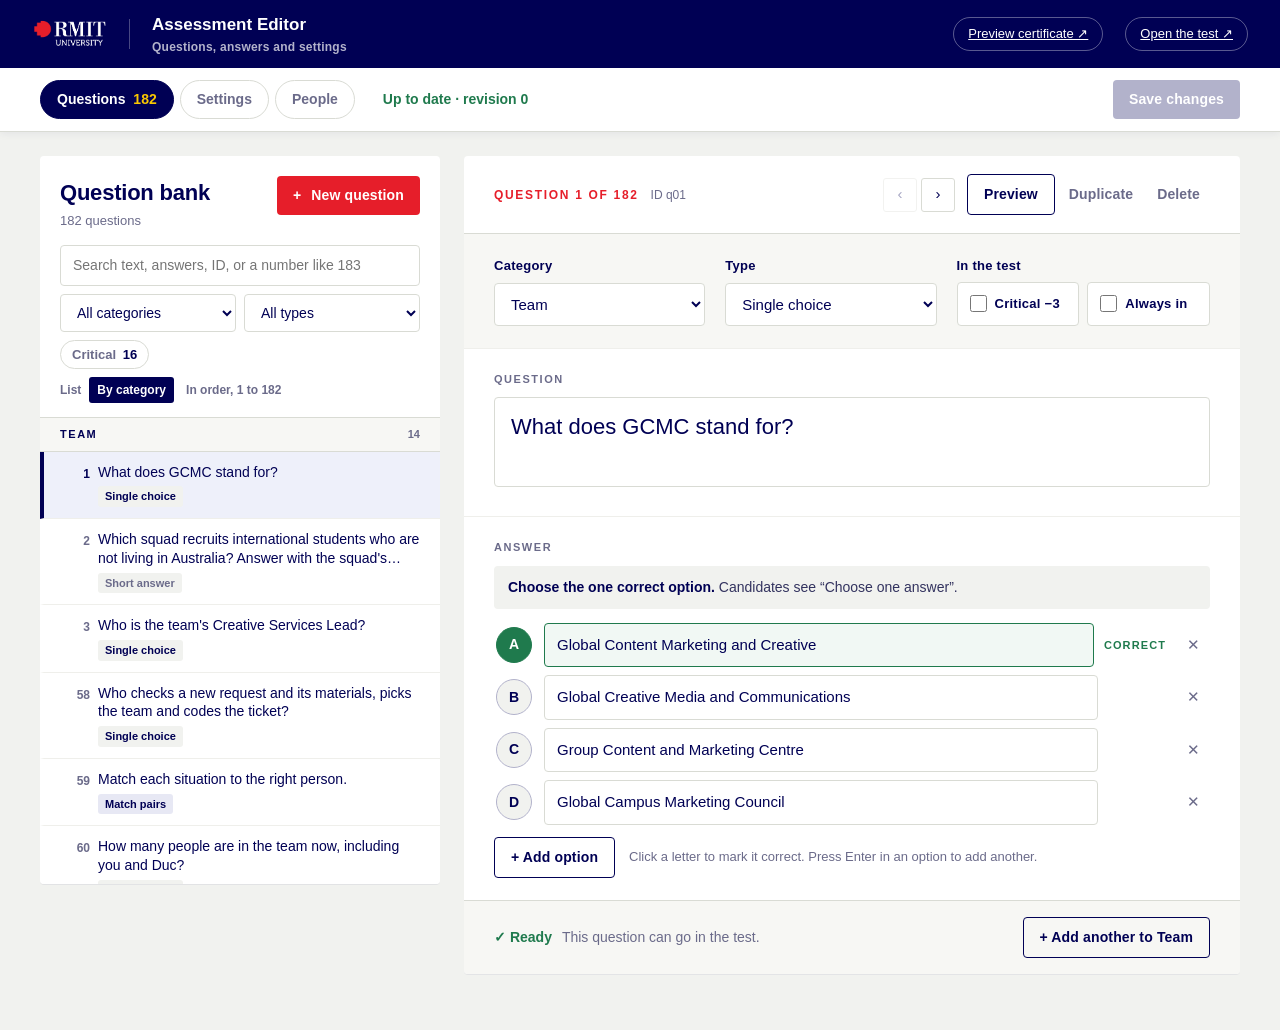
==== commit 385be527: "At least 10 questions per attempt; 'Always in' flag puts a question in every attempt (filter, list t" ====
--- a/admin.html
+++ b/admin.html
@@ -79,6 +79,7 @@
           </div>
           <div class="qx-chips">
             <button class="fchip crit" id="fCrit" type="button" aria-pressed="false">Critical <b></b></button>
+            <button class="fchip always" id="fAlways" type="button" aria-pressed="false">Always included <b></b></button>
             <button class="fchip bad" id="fBad" type="button" aria-pressed="false">Needs fixing <b></b></button>
             <button class="fchip clear" id="fClear" type="button" hidden>Clear filters</button>
           </div>
@@ -109,7 +110,7 @@
       <div class="card set-group">
         <div class="set-intro"><h3>Each attempt</h3><p>How many questions are drawn from the bank, and how long candidates get.</p></div>
         <div class="set-fields">
-          <div class="field"><label for="sPer">Questions per attempt</label><input class="input" id="sPer" type="number" min="1"><p class="help" id="perHelp"></p></div>
+          <div class="field"><label for="sPer">Questions per attempt</label><input class="input" id="sPer" type="number" min="10"><p class="help" id="perHelp"></p></div>
           <div class="field"><label for="sMins">Time limit</label><div class="unit"><input class="input" id="sMins" type="number" min="1" max="120"><span>minutes</span></div></div>
           <div class="field"><label for="sCritShare">Critical questions per attempt</label><div class="unit"><input class="input" id="sCritShare" type="number" min="0" max="100"><span>%</span></div><p class="help" id="critShareHelp"></p></div>
           <label class="confirm span-2"><input type="checkbox" id="sShuffle"> Shuffle the answer options (and Column A of matching questions) for each attempt</label>
--- a/assets/admin.css
+++ b/assets/admin.css
@@ -97,7 +97,7 @@
 .qed-nav { display: flex; gap: 4px; margin-right: 8px; }
 .qed-sec { padding: 22px 30px; }
 .qed-sec + .qed-sec { border-top: 1px solid #efefeb; }
-.qed-details { display: grid; grid-template-columns: repeat(3, minmax(0, 1fr)); gap: 20px; background: var(--tint); }
+.qed-details { display: grid; grid-template-columns: minmax(0, 1fr) minmax(0, 1fr) minmax(0, 1.2fr); gap: 20px; background: var(--tint); }
 .qed-details .input { padding: 10px 12px; font-size: 15px; }
 .lbl, .field label { font-size: 13px; font-weight: 700; color: var(--ink); letter-spacing: 0.02em; }
 .qed-label { display: block; font-size: 11px; font-weight: 700; letter-spacing: 0.14em; text-transform: uppercase; color: var(--muted); margin-bottom: 10px; }
@@ -105,11 +105,18 @@
 .qed-prompt::placeholder { color: #a8a8bd; }
 .qed-hint { display: flex; align-items: center; gap: 12px; margin-top: 10px; font-size: 13px; color: var(--muted); }
 
-.crit-toggle { display: flex; align-items: center; gap: 10px; white-space: nowrap; overflow: hidden; height: 44px; padding: 0 14px; border: 1.5px solid var(--line); border-radius: var(--radius); background: #fff; font-size: 14px; color: var(--muted); cursor: pointer; }
-.crit-toggle b { color: var(--ink); }
-.crit-toggle input { width: 18px; height: 18px; accent-color: var(--red); margin: 0; }
-.crit-toggle:has(input:checked) { border-color: var(--red); background: #fff5f5; color: var(--red-dark); }
-.crit-toggle:has(input:checked) b { color: var(--red); }
+.flags { display: grid; grid-template-columns: 1fr 1fr; gap: 8px; }
+.flag { display: flex; align-items: center; gap: 8px; min-width: 0; height: 44px; padding: 0 12px; border: 1.5px solid var(--line); border-radius: var(--radius); background: #fff; font-size: 13px; color: var(--muted); cursor: pointer; white-space: nowrap; overflow: hidden; }
+.flag span { overflow: hidden; text-overflow: ellipsis; }
+.flag b { color: var(--ink); }
+.flag input { width: 17px; height: 17px; margin: 0; flex: none; }
+.flag.crit input { accent-color: var(--red); }
+.flag.always input { accent-color: var(--navy); }
+.flag.crit:has(input:checked) { border-color: var(--red); background: #fff5f5; color: var(--red-dark); }
+.flag.crit:has(input:checked) b { color: var(--red); }
+.flag.always:has(input:checked) { border-color: var(--navy); background: var(--sel); color: var(--navy); }
+.qrow-always { color: var(--navy); letter-spacing: 0.08em; text-transform: uppercase; font-size: 10px; }
+.fchip.always[aria-pressed="true"] { background: var(--navy); border-color: var(--navy); color: #fff; }
 .qed-details .field { gap: 6px; }
 
 .qed-how { display: flex; gap: 10px; align-items: flex-start; font-size: 14px; color: var(--body); padding: 11px 14px; border-radius: var(--radius); background: var(--grey-50); margin-bottom: 14px; }
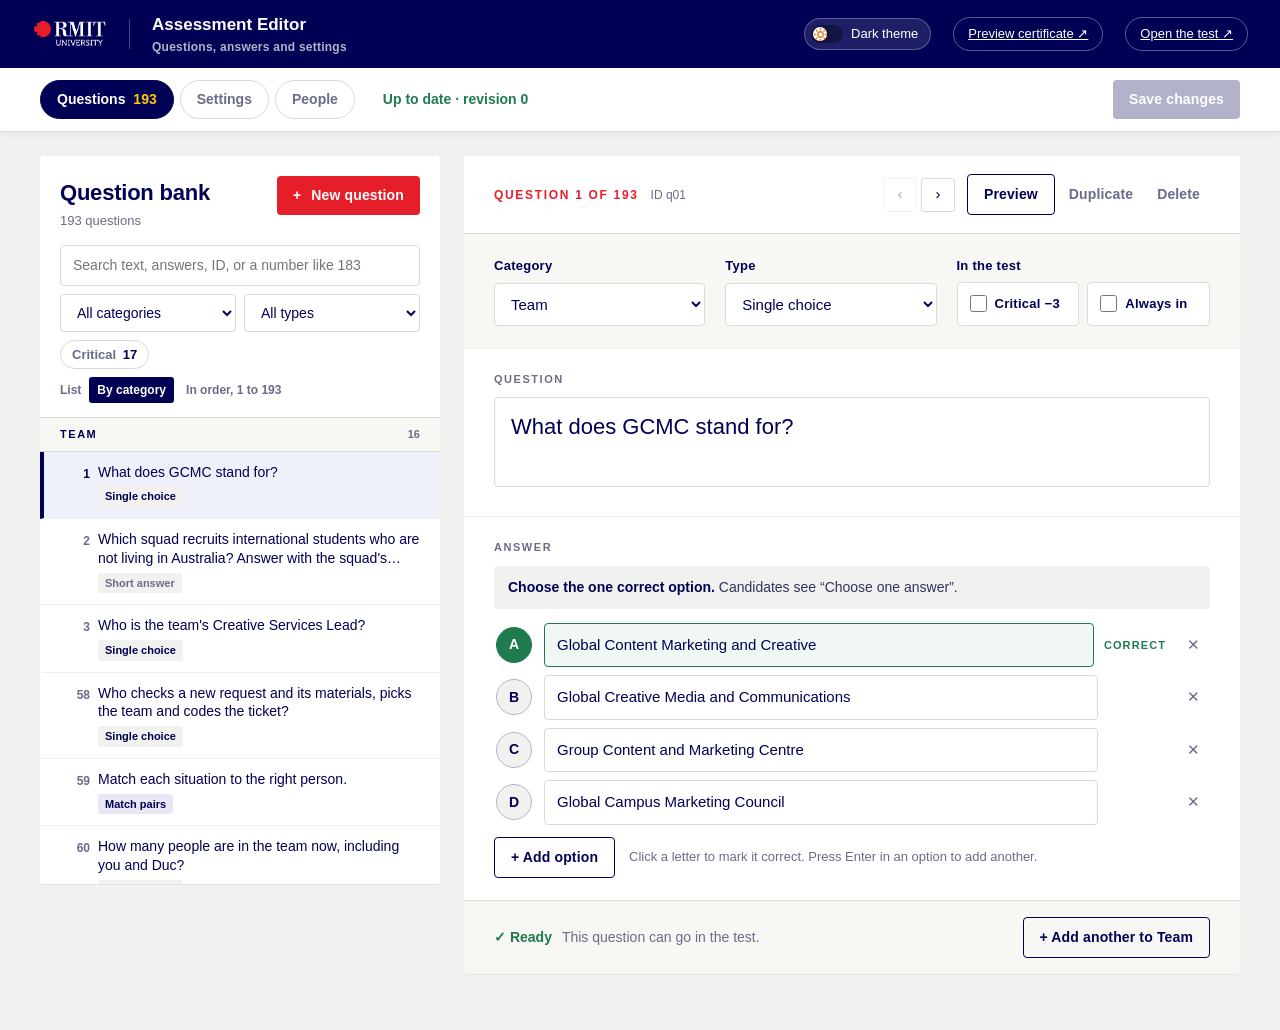
==== commit 0eb89513: "Add dark theme switch to editor page and new onboarding questions" ====
--- a/admin.html
+++ b/admin.html
@@ -8,6 +8,16 @@
   <link rel="icon" href="assets/pixel.png">
   <link rel="stylesheet" href="assets/styles.css">
   <link rel="stylesheet" href="assets/admin.css">
+  <script>
+    (function () {
+      try {
+        var t = localStorage.getItem("gcmc_theme");
+        if (t === "dark" || (!t && window.matchMedia && window.matchMedia("(prefers-color-scheme: dark)").matches)) {
+          document.documentElement.setAttribute("data-theme", "dark");
+        }
+      } catch (e) {}
+    })();
+  </script>
 </head>
 <body>
   <header class="topbar">
@@ -15,6 +25,15 @@
     <span class="divider"></span>
     <div class="portal">Assessment Editor<small>Questions, answers and settings</small></div>
     <span class="spacer"></span>
+    <button class="theme-toggle" id="themeToggle" type="button" role="switch" aria-checked="false" aria-label="Toggle dark theme" title="Toggle dark theme">
+      <span class="theme-toggle-track">
+        <span class="theme-toggle-thumb">
+          <svg class="theme-icon sun" viewBox="0 0 24 24" width="13" height="13" fill="none" stroke="currentColor" stroke-width="2.5" stroke-linecap="round" stroke-linejoin="round" aria-hidden="true"><circle cx="12" cy="12" r="5"></circle><line x1="12" y1="1" x2="12" y2="3"></line><line x1="12" y1="21" x2="12" y2="23"></line><line x1="4.22" y1="4.22" x2="5.64" y2="5.64"></line><line x1="18.36" y1="18.36" x2="19.78" y2="19.78"></line><line x1="1" y1="12" x2="3" y2="12"></line><line x1="21" y1="12" x2="23" y2="12"></line><line x1="4.22" y1="19.78" x2="5.64" y2="18.36"></line><line x1="18.36" y1="5.64" x2="19.78" y2="4.22"></line></svg>
+          <svg class="theme-icon moon" viewBox="0 0 24 24" width="13" height="13" fill="none" stroke="currentColor" stroke-width="2.5" stroke-linecap="round" stroke-linejoin="round" aria-hidden="true"><path d="M21 12.79A9 9 0 1 1 11.21 3 7 7 0 0 0 21 12.79z"></path></svg>
+        </span>
+      </span>
+      <span class="theme-toggle-label" id="themeLabel">Dark theme</span>
+    </button>
     <a class="link-btn" href="certificate.html" target="_blank" rel="noopener">Preview certificate ↗</a>
     <a class="link-btn" href="./" target="_blank" rel="noopener">Open the test ↗</a>
   </header>
--- a/assets/admin.css
+++ b/assets/admin.css
@@ -306,4 +306,433 @@
   .acc-row { grid-template-columns: 1fr 34px; }
   .acc-tag { display: none; }
   .cand-row { grid-template-columns: 1fr; }
-}
+  .theme-toggle-label { display: none; }
+  .theme-toggle { padding-right: 6px; }
+}
+
+/* ---------- theme toggle switch ---------- */
+.theme-toggle {
+  display: inline-flex; align-items: center; gap: 8px;
+  background: rgba(255, 255, 255, 0.12); border: 1px solid rgba(255, 255, 255, 0.28);
+  color: #fff; border-radius: 999px; padding: 5px 12px 5px 6px; font-size: 13px; font-weight: 500;
+  cursor: pointer; transition: background 0.15s, border-color 0.15s, transform 0.05s;
+  user-select: none;
+}
+.theme-toggle:hover {
+  background: rgba(255, 255, 255, 0.2); border-color: rgba(255, 255, 255, 0.45);
+}
+.theme-toggle:active {
+  transform: translateY(1px);
+}
+.theme-toggle-track {
+  width: 32px; height: 18px; background: rgba(0, 0, 0, 0.35); border-radius: 999px;
+  position: relative; display: flex; align-items: center; padding: 2px;
+  transition: background 0.2s ease;
+}
+.theme-toggle-thumb {
+  width: 14px; height: 14px; background: #fff; border-radius: 50%;
+  display: grid; place-items: center; color: var(--navy);
+  transition: transform 0.22s cubic-bezier(0.34, 1.56, 0.64, 1), background 0.2s, color 0.2s;
+  box-shadow: 0 1px 3px rgba(0, 0, 0, 0.35);
+}
+.theme-toggle .theme-icon { display: none; }
+.theme-toggle .theme-icon.sun { display: block; stroke: #e67e22; }
+
+/* ---------- dark theme overrides ---------- */
+[data-theme="dark"] {
+  color-scheme: dark;
+  --grey-50: #0e121d;
+  --tint: #141926;
+  --sel: #1c253d;
+  --line: #252c3f;
+  --paper: #161b29;
+  --body: #c5cbdc;
+  --ink: #f0f2fa;
+  --muted: #828ca6;
+  --navy-30: #586380;
+  --ok: #28a764;
+}
+
+[data-theme="dark"] body {
+  background: #0b0e17;
+  color: var(--body);
+}
+
+[data-theme="dark"] h1,
+[data-theme="dark"] h2,
+[data-theme="dark"] h3 {
+  color: #f5f7fc;
+}
+
+[data-theme="dark"] .topbar {
+  background: #090c14;
+  border-bottom: 1px solid #1c2233;
+}
+
+[data-theme="dark"] .theme-toggle {
+  background: rgba(255, 255, 255, 0.1);
+  border-color: rgba(255, 255, 255, 0.25);
+}
+[data-theme="dark"] .theme-toggle-track {
+  background: #3b4668;
+}
+[data-theme="dark"] .theme-toggle-thumb {
+  transform: translateX(14px);
+  background: #181d2c;
+  color: #fac800;
+}
+[data-theme="dark"] .theme-toggle .theme-icon.sun { display: none; }
+[data-theme="dark"] .theme-toggle .theme-icon.moon { display: block; stroke: #fac800; fill: #fac800; }
+
+[data-theme="dark"] .savebar {
+  background: #121622;
+  border-bottom: 1px solid #202739;
+  box-shadow: 0 2px 10px rgba(0, 0, 0, 0.45);
+}
+
+[data-theme="dark"] .ed-tabs .tab {
+  background: #171c2b;
+  border-color: #283147;
+  color: #939eb5;
+}
+[data-theme="dark"] .ed-tabs .tab:hover {
+  border-color: #3b4766;
+  color: #e2e6f3;
+}
+[data-theme="dark"] .ed-tabs .tab[aria-selected="true"] {
+  background: var(--red);
+  border-color: var(--red);
+  color: #fff;
+}
+[data-theme="dark"] .ed-tabs .tab[aria-selected="true"] b {
+  color: #fff;
+}
+[data-theme="dark"] .ed-tabs .tab b {
+  color: #e2e6f3;
+}
+
+[data-theme="dark"] .card,
+[data-theme="dark"] .qx-side {
+  background: #141824;
+  border: 1px solid #23293b;
+  box-shadow: 0 1px 0 rgba(0, 0, 0, 0.4);
+}
+
+[data-theme="dark"] .qx-side-head {
+  border-bottom: 1px solid #202638;
+}
+[data-theme="dark"] .qx-filters {
+  border-bottom: 1px solid #202638;
+}
+
+[data-theme="dark"] .input,
+[data-theme="dark"] .qed-prompt {
+  background: #191f2f;
+  border-color: #2c354d;
+  color: #f0f2fa;
+}
+[data-theme="dark"] .input:focus,
+[data-theme="dark"] .qed-prompt:focus {
+  border-color: #4c6ef5;
+  box-shadow: 0 0 0 3px rgba(76, 110, 245, 0.25);
+}
+[data-theme="dark"] .qed-prompt::placeholder,
+[data-theme="dark"] .input::placeholder {
+  color: #5d6783;
+}
+
+[data-theme="dark"] .fchip {
+  background: #191f2f;
+  border-color: #2a3348;
+  color: #939eb5;
+}
+[data-theme="dark"] .fchip:hover {
+  border-color: #404c6a;
+  color: #e2e6f3;
+}
+[data-theme="dark"] .fchip b {
+  color: #f0f2fa;
+}
+[data-theme="dark"] .fchip.crit[aria-pressed="true"] {
+  background: var(--red);
+  border-color: var(--red);
+  color: #fff;
+}
+[data-theme="dark"] .fchip.always[aria-pressed="true"] {
+  background: #2e3e6b;
+  border-color: #3b508a;
+  color: #fff;
+}
+[data-theme="dark"] .fchip.bad {
+  border-color: #5c1e23;
+  color: #ff858b;
+}
+[data-theme="dark"] .fchip.bad b {
+  color: #ff858b;
+}
+[data-theme="dark"] .fchip.bad[aria-pressed="true"] {
+  background: #b8141e;
+  border-color: #b8141e;
+  color: #fff;
+}
+
+[data-theme="dark"] .qx-view button {
+  color: #8c97af;
+}
+[data-theme="dark"] .qx-view button:hover {
+  color: #f0f2fa;
+}
+[data-theme="dark"] .qx-view button[aria-checked="true"] {
+  background: #273352;
+  color: #f0f2fa;
+}
+
+[data-theme="dark"] .qgroup-h {
+  background: #101421;
+  border-bottom-color: #20273a;
+  color: #7b8ba8;
+}
+
+[data-theme="dark"] .qrow {
+  background: #141824;
+  border-bottom-color: #1c2233;
+}
+[data-theme="dark"] .qrow:hover {
+  background: #191f2f;
+}
+[data-theme="dark"] .qrow.sel {
+  background: #1a233b;
+  border-left-color: #4c6ef5;
+}
+[data-theme="dark"] .qrow.sel .qrow-n {
+  color: #8bb2ff;
+}
+[data-theme="dark"] .qrow-text {
+  color: #f0f2fa;
+}
+[data-theme="dark"] .qrow-type {
+  background: #1c2233;
+  color: #8c97af;
+}
+[data-theme="dark"] .t-single.qrow-type {
+  color: #8bb2ff;
+  background: #16223d;
+}
+[data-theme="dark"] .t-multi.qrow-type {
+  background: #332805;
+  color: #ffdb4d;
+}
+[data-theme="dark"] .t-match.qrow-type {
+  background: #232240;
+  color: #b3baff;
+}
+[data-theme="dark"] .t-image.qrow-type {
+  background: #09262d;
+  color: #5ce1f5;
+}
+[data-theme="dark"] .qrow-always {
+  color: #8bb2ff;
+}
+
+[data-theme="dark"] .qed-head {
+  border-bottom-color: #23293b;
+}
+[data-theme="dark"] .qed.critical .qed-head {
+  background: #251013;
+}
+[data-theme="dark"] .qed-sec + .qed-sec {
+  border-top-color: #202638;
+}
+[data-theme="dark"] .qed-details {
+  background: #101421;
+}
+
+[data-theme="dark"] .icon-btn {
+  border-color: #2a3348;
+  background: #191f2f;
+  color: #d6daf0;
+}
+[data-theme="dark"] .icon-btn:hover:not(:disabled) {
+  background: #222b40;
+  color: #fff;
+}
+[data-theme="dark"] .icon-btn.danger:hover:not(:disabled) {
+  background: #331215;
+  color: #ff858b;
+  border-color: #5c1e23;
+}
+
+[data-theme="dark"] .flag {
+  border-color: #2a3348;
+  background: #191f2f;
+  color: #939eb5;
+}
+[data-theme="dark"] .flag b {
+  color: #f0f2fa;
+}
+[data-theme="dark"] .flag.crit:has(input:checked) {
+  border-color: var(--red);
+  background: #2c1114;
+  color: #ff9999;
+}
+[data-theme="dark"] .flag.crit:has(input:checked) b {
+  color: #ff6b6b;
+}
+[data-theme="dark"] .flag.always:has(input:checked) {
+  border-color: #4c6ef5;
+  background: #1a2747;
+  color: #9bb7ff;
+}
+
+[data-theme="dark"] .qed-how {
+  background: #191f2f;
+  color: #c5cbdc;
+}
+[data-theme="dark"] .qed-how b {
+  color: #f0f2fa;
+}
+[data-theme="dark"] .qed-how.t-multi,
+[data-theme="dark"] .qed-how.t-match {
+  background: #2d2407;
+  box-shadow: inset 0 0 0 1.5px #fac800;
+  color: #ffe685;
+}
+
+[data-theme="dark"] .opt-row.correct .input,
+[data-theme="dark"] .acc-row:first-child .input,
+[data-theme="dark"] .pic-tile.correct {
+  border-color: #1f7a4d;
+  background: #0f2318;
+}
+[data-theme="dark"] .opt-mark {
+  border-color: #3b4662;
+  background: #1a2030;
+  color: #c5cbdc;
+}
+
+[data-theme="dark"] .pair-head i {
+  background: #293659;
+  color: #fff;
+}
+[data-theme="dark"] .pair-head span:nth-child(4) i {
+  background: #222b40;
+  color: #d6daf0;
+}
+[data-theme="dark"] .pair-arrow {
+  color: #5d6783;
+}
+
+[data-theme="dark"] .qed-foot {
+  border-top-color: #202638;
+  background: #101421;
+}
+
+[data-theme="dark"] .conflict {
+  background: #2c1114;
+  border-color: #5c1e23;
+  color: #ff858b;
+}
+[data-theme="dark"] .conflict span {
+  color: #f0f2fa;
+}
+
+[data-theme="dark"] .bank-stats {
+  background: #141824;
+  border: 1px solid #23293b;
+}
+[data-theme="dark"] .bstat + .bstat {
+  border-left-color: #23293b;
+}
+[data-theme="dark"] .bstat b {
+  color: #f5f7fc;
+}
+[data-theme="dark"] .bstat span {
+  color: #f0f2fa;
+}
+
+[data-theme="dark"] .set-fields .confirm {
+  background: #191f2f;
+  border-color: #2a3348;
+  color: #f0f2fa;
+}
+[data-theme="dark"] .cat-count {
+  background: #191f2f;
+  color: #c5cbdc;
+}
+[data-theme="dark"] .cat-count b {
+  color: #f5f7fc;
+}
+[data-theme="dark"] .cat-count.stray {
+  background: #331215;
+  color: #ff858b;
+}
+
+[data-theme="dark"] .cand-item {
+  background: #191f2f;
+  border: 1px solid #252d42;
+}
+[data-theme="dark"] .cand-item b {
+  color: #f5f7fc;
+}
+
+[data-theme="dark"] .mode-b {
+  background: #191f2f;
+  border-color: #2a3348;
+  color: #939eb5;
+}
+[data-theme="dark"] .mode-b b {
+  color: #f0f2fa;
+}
+[data-theme="dark"] .mode-b[aria-checked="true"] {
+  border-color: #4c6ef5;
+  background: #1b2644;
+}
+[data-theme="dark"] .img-drop {
+  background: #101421;
+  border-color: #2e3852;
+  color: #828ca6;
+}
+[data-theme="dark"] .img-drop b {
+  color: #8bb2ff;
+}
+[data-theme="dark"] .img-slot img {
+  background: #101421;
+  border-color: #23293b;
+}
+[data-theme="dark"] .pic-tile {
+  background: #191f2f;
+  border-color: #2a3348;
+}
+
+[data-theme="dark"] .pv-in {
+  background: #141824;
+  border: 1px solid #23293b;
+}
+[data-theme="dark"] .pv-bar {
+  border-bottom-color: #23293b;
+}
+[data-theme="dark"] .pv-title b {
+  color: #f5f7fc;
+}
+[data-theme="dark"] .pv-warn {
+  background: #2c1114;
+  color: #ff858b;
+}
+
+[data-theme="dark"] .toast {
+  background: #1e263d;
+  border: 1px solid #334063;
+  color: #f5f7fc;
+}
+
+[data-theme="dark"] .ed-loading {
+  background: #0b0e17;
+}
+[data-theme="dark"] .ed-loading b {
+  color: #f5f7fc;
+}
+[data-theme="dark"] .spinner {
+  border-color: #252d42;
+  border-top-color: var(--red);
+}
+
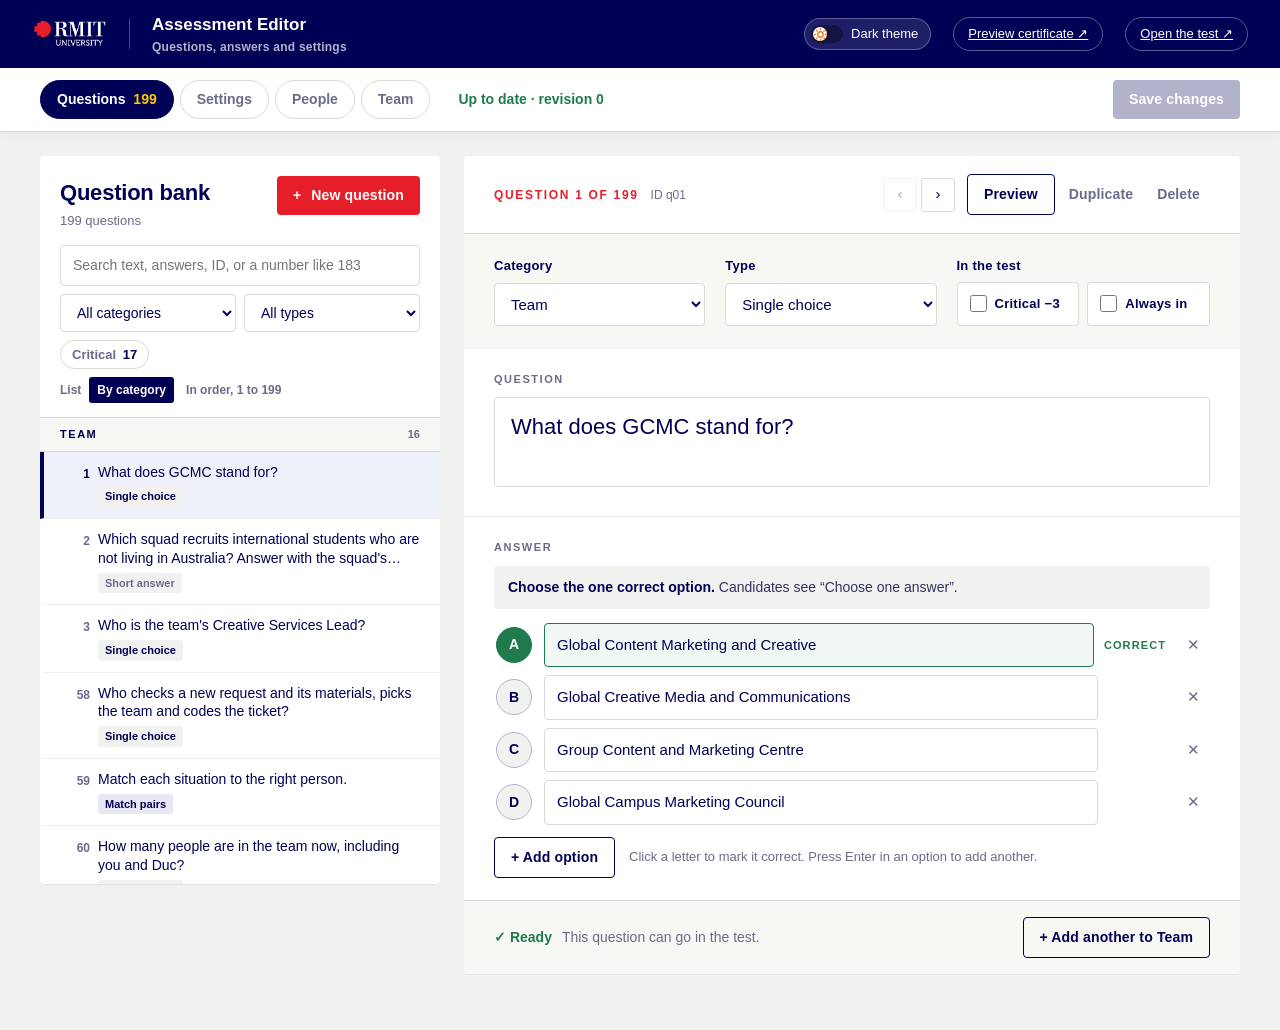
==== commit 6133897f: "Team contributions through private links; the editor opens from its own private link - contribute.ht" ====
--- a/admin.html
+++ b/admin.html
@@ -44,6 +44,7 @@
         <button class="tab" role="tab" id="tabBtnQuestions" data-tab="questions" aria-selected="true">Questions <b id="tabQCount"></b></button>
         <button class="tab" role="tab" id="tabBtnSettings" data-tab="settings" aria-selected="false">Settings</button>
         <button class="tab" role="tab" id="tabBtnPeople" data-tab="people" aria-selected="false">People <b id="tabPCount"></b></button>
+        <button class="tab" role="tab" id="tabBtnTeam" data-tab="team" aria-selected="false">Team <b id="tabTCount"></b></button>
       </nav>
       <span id="saveState" class="save-state">Loading…</span>
       <span class="spacer"></span>
@@ -162,6 +163,36 @@
     </section>
 
     <!-- People -->
+    <!-- Team: questions sent in through private links, and the links themselves -->
+    <section class="settings" data-panel="team" role="tabpanel" aria-labelledby="tabBtnTeam" hidden>
+      <div class="card set-group">
+        <div class="set-intro">
+          <h3>Waiting for review</h3>
+          <p>Questions the team sent through their links. They can't see the bank. Add one to open it in the editor, check it, then save.</p>
+          <p class="help" id="teamState"></p>
+        </div>
+        <div class="set-fields one" id="inboxList"></div>
+      </div>
+      <div class="card set-group">
+        <div class="set-intro">
+          <h3>Team links</h3>
+          <p>Each person gets their own link to a page where they can write questions and their answers. No sign-in, and they never see the existing questions.</p>
+          <p class="help">Keep links private. Turning one off stops it straight away; what they sent stays.</p>
+        </div>
+        <div class="set-fields one">
+          <form class="cand-row new team-add" id="teamForm">
+            <input class="input" id="teamName" placeholder="Their name, e.g. Trinh" aria-label="Their name" maxlength="60" autocomplete="off">
+            <button class="btn ghost small" id="teamAdd" type="submit">Make their link</button>
+          </form>
+          <div id="teamLinks" class="cand-list"></div>
+          <div class="editor-link" id="editorLink" hidden>
+            <span><b>Your editor link</b> opens this editor on another browser. Don't share it with the team.</span>
+            <button class="btn quiet small" id="editorLinkCopy" type="button">Copy editor link</button>
+          </div>
+        </div>
+      </div>
+    </section>
+
     <section class="settings" data-panel="people" role="tabpanel" aria-labelledby="tabBtnPeople" hidden>
       <div class="card set-group">
         <div class="set-intro">
--- a/assets/styles.css
+++ b/assets/styles.css
@@ -274,12 +274,6 @@
 .center-msg { display: grid; place-items: center; min-height: calc(100vh - 68px); text-align: center; padding: 40px; }
 .center-msg .card { max-width: 560px; }
 .center-msg h2 { font-size: 26px; margin-bottom: 10px; }
-.desktop-only { display: none; }
-@media (max-width: 1080px) {
-  .desktop-only { display: grid; position: fixed; inset: 0; z-index: 100; background: var(--navy); color: #fff; place-items: center; text-align: center; padding: 32px; }
-  .desktop-only h2 { color: #fff; font-size: 28px; margin-bottom: 10px; }
-  .desktop-only p { color: var(--navy-30); max-width: 40ch; }
-}
 @media (prefers-reduced-motion: reduce) {
   * { transition: none !important; animation: none !important; }
 }
@@ -513,15 +507,228 @@
 .opt.pic .key { position: absolute; top: 18px; left: 18px; z-index: 1; background: #fff; box-shadow: 0 1px 3px rgba(0, 0, 84, 0.2); }
 .opt.pic::after { position: absolute; top: 20px; right: 20px; z-index: 1; box-shadow: 0 1px 3px rgba(0, 0, 84, 0.2); }
 .opt.pic[aria-checked="true"] img { outline: 3px solid var(--navy); outline-offset: -3px; }
+.opt.pic[aria-checked="true"] .key { background: var(--navy); color: #fff; } /* the letter stays visible when picked */
 .rev-pics { display: inline-flex; gap: 6px; flex-wrap: wrap; vertical-align: middle; }
 .rev-pics img { width: 84px; height: 63px; object-fit: contain; background: var(--grey-50); border: 1px solid var(--line); border-radius: 3px; }
 .review-item .ans .yours .rev-pics img { opacity: 0.7; border-color: var(--red); }
 .review-item .ans .right .rev-pics img { border-color: var(--ok); }
 .rev-qpic { display: block; max-width: 220px; max-height: 140px; margin-top: 8px; border-radius: 3px; border: 1px solid var(--line); }
 
-/* ---------- preview (opened from the editor): no desktop-only cover, a clear "nothing is recorded" label ---------- */
-html.preview .desktop-only { display: none !important; }
+/* ---------- preview (opened from the editor): a clear "nothing is recorded" label ---------- */
 html.preview body::before { content: "Preview · nothing is recorded"; position: fixed; top: 16px; left: 50%; transform: translateX(-50%); z-index: 40; background: var(--yellow); color: var(--navy); font-size: 13px; font-weight: 700; padding: 6px 14px; border-radius: 999px; box-shadow: 0 4px 14px -6px rgba(0, 0, 84, 0.5); pointer-events: none; }
 .q-actions .status.preview-res { gap: 12px; color: var(--ink); flex-wrap: wrap; justify-content: flex-end; }
 .q-actions .status.preview-res.ok b { color: var(--ok); }
 .q-actions .status.preview-res.no b { color: var(--red-dark); }
+
+/* ============================================================================================
+   Tablets and phones. Everything above 1080px is untouched; below it the same parts re-flow.
+   ============================================================================================ */
+@media (pointer: coarse) {
+  .match-item { touch-action: manipulation; } /* taps link items; the page still scrolls */
+}
+
+/* ---------- tablets ---------- */
+@media (max-width: 1080px) {
+  .container { padding: 28px 24px 48px; }
+  .topbar { padding: 0 24px; gap: 16px; }
+  .test { grid-template-columns: minmax(0, 1fr) 290px; gap: 20px; }
+  .q-card #qBody { padding: 0 32px; }
+  .q-no { padding-left: 32px !important; }
+  .q-marks { padding-right: 32px !important; }
+  .q-card .q-actions { padding: 20px 32px; }
+  .crit-notice { margin: 20px 32px -8px; }
+  .q-prompt { font-size: 27px; }
+  .match-board { grid-template-columns: minmax(0, 1fr) 72px minmax(0, 1fr); }
+  .login .hero { padding: 56px 44px; }
+  .login .hero h1 { font-size: 46px; }
+  .login .panel { padding: 40px 32px; }
+  .sheet-head { padding: 36px 36px 32px; grid-template-columns: minmax(0, 1fr) 260px; gap: 32px; }
+  .sheet-head h1 { font-size: 40px; }
+  .particulars div { padding: 20px 24px 18px; }
+  .particulars div:first-child { padding-left: 36px; }
+  .sheet-body { grid-template-columns: minmax(0, 1fr) 330px; }
+  .conditions { padding: 30px 32px 34px 36px; }
+  .declaration { padding: 30px 30px 28px; }
+  .res-hero { padding: 36px 36px; gap: 28px; }
+  .res-score .pct { font-size: 112px; }
+  .res-grid { grid-template-columns: 1fr; }
+}
+
+/* ---------- small tablets and large phones: one column ---------- */
+@media (max-width: 860px) {
+  .login { grid-template-columns: 1fr; min-height: 0; }
+  .login .hero { padding: 44px 28px 36px; gap: 36px; }
+  .login .hero h1 { font-size: 40px; max-width: none; }
+  .login .hero p.lead { font-size: 18px; }
+  .login .hero::after { width: 320px; height: 314px; right: -90px; bottom: -70px; }
+  .login .panel { padding: 36px 28px 44px; align-items: flex-start; }
+  .login form { max-width: none; }
+
+  .sheet-head { grid-template-columns: 1fr; gap: 24px; padding: 32px 28px 28px; }
+  .sheet-cand { padding-left: 0; border-left: 0; padding-top: 20px; border-top: 1px solid rgba(255, 255, 255, 0.22); grid-template-columns: 1fr 1fr; }
+  .particulars { grid-template-columns: 1fr 1fr; }
+  .particulars div, .particulars div:first-child { padding: 18px 28px 16px; }
+  .particulars div:nth-child(3) { border-left: 0; }
+  .particulars div:nth-child(n + 3) { border-top: 1px solid var(--line); }
+  .particulars dd { font-size: 34px; }
+  .sheet-body { grid-template-columns: 1fr; }
+  .conditions { padding: 26px 28px 28px; }
+  .declaration { border-left: 0; border-top: 1px solid var(--line); padding: 26px 28px 28px; border-radius: 0 0 var(--radius) var(--radius); }
+
+  /* the test: meter, then a timer bar that stays in view, then the question, then the answer sheet */
+  .test { grid-template-columns: minmax(0, 1fr); gap: 16px; }
+  .test > .side { display: contents; }
+  .test > .meter-card { order: 0; margin: -6px 0 -4px; }
+  .test > .side > .timer { order: 1; position: sticky; top: 76px; z-index: 12; }
+  .test > main { order: 2; }
+  .test > .side > .progress-card { order: 3; }
+  .timer { display: flex; flex-wrap: wrap; align-items: center; column-gap: 14px; padding: 12px 18px 12px; }
+  .timer .eyebrow { order: 1; }
+  .timer .sub { order: 2; margin: 0 0 0 auto; font-size: 12px; text-align: right; }
+  .timer .clock { order: 3; margin: 0; width: 100%; }
+  .timer .digits { font-size: 40px; }
+  .timer .t-track { order: 4; width: 100%; margin-top: 8px; }
+  .q-card { min-height: 0; }
+  .dots { grid-template-columns: repeat(15, 1fr); }
+
+  .res-hero { grid-template-columns: 1fr; padding: 32px 28px; }
+  .res-hero h1 { font-size: 34px; }
+  .res-stats { grid-template-columns: 1fr 1fr; }
+  .review-item { grid-template-columns: 48px minmax(0, 1fr); gap: 8px 16px; }
+  .review-item .ans { grid-column: 2; }
+}
+
+/* ---------- phones ---------- */
+@media (max-width: 640px) {
+  body { font-size: 15px; }
+  .container { padding: 18px 16px 40px; }
+  .topbar { padding: 0 16px; gap: 12px; }
+  .topbar img { height: 28px; }
+  .topbar .divider { height: 26px; }
+  .topbar .portal { font-size: 14px; line-height: 1.25; }
+  .topbar .portal small { font-size: 11px; }
+  .topbar .who { display: none !important; }
+  .center-msg { padding: 24px 16px; min-height: calc(100vh - 68px); }
+  .center-msg .card, .results > .card, .res-grid > .card { padding: 22px 18px; }
+  .btn { padding: 13px 20px; }
+
+  .login .hero { padding: 32px 20px 28px; gap: 28px; }
+  .login .hero h1 { font-size: 32px; }
+  .login .hero p.lead { font-size: 16px; margin-top: 14px; }
+  .login .meta { gap: 8px 22px; }
+  .login .panel { padding: 28px 20px 36px; }
+  .login form { gap: 18px; }
+  .login form h2 { font-size: 24px; }
+
+  .sheet-head { padding: 26px 20px 22px; }
+  .sheet-head h1 { font-size: 30px; }
+  .sheet-head .lead { font-size: 16px; }
+  .sheet-cand { grid-template-columns: 1fr; gap: 10px; }
+  .sheet-cand div:first-child dd { font-size: 20px; }
+  .particulars div, .particulars div:first-child { padding: 14px 20px 12px; }
+  .particulars dd { font-size: 28px; }
+  .conditions, .declaration { padding: 22px 20px 24px; }
+  .rules li { grid-template-columns: 32px 1fr; gap: 10px; font-size: 14px; padding: 13px 0; }
+  .signature { grid-template-columns: 1fr; gap: 14px; }
+
+  /* the meter: a little shorter; its labels move under the arc (see meter.js) */
+  .meter-face canvas { height: 200px; }
+  .meter-card .meter-face .brandmark, .meter-card .meter-face .lamp { font-size: 9px; }
+  .test > .side > .timer { top: 68px; }
+  .timer { padding: 10px 14px; border-radius: var(--radius); }
+  .timer .digits { font-size: 32px; }
+  .timer .sub { font-size: 11px; }
+
+  /* question header: number and marks on top, section and format underneath */
+  .q-head { grid-template-columns: minmax(0, 1fr) minmax(0, 1fr); }
+  .q-head > div { padding: 12px 16px !important; }
+  .q-head > div + div { border-left: 0; }
+  .q-no { justify-content: flex-start !important; }
+  .q-no span { font-size: 32px; }
+  .q-marks { order: 1; justify-content: center; text-align: right; }
+  .q-info { order: 2; border-top: 1px solid var(--line); }
+  .q-head > .q-info:nth-child(3) { border-left: 1px solid var(--line); }
+  .q-info b { font-size: 14px; }
+  .q-marks small { letter-spacing: 0; }
+  .crit-notice { margin: 16px 16px -6px; font-size: 13px; }
+  .q-card #qBody { padding: 0 16px 24px; }
+  .q-card .q-prompt { font-size: 22px; line-height: 1.28; margin: 22px 0 20px; max-width: none; }
+  .q-card .q-prompt.fill { font-size: 20px; line-height: 1.9; }
+  .blank { font-size: 19px; width: 9ch; padding: 0 6px; margin: 0 4px; }
+  .pick-how { flex-wrap: wrap; margin: -8px 0 16px; font-size: 13px; }
+  .pick-how.multi, .pick-how.match { padding: 6px 12px 6px 10px; }
+  .pick-how.match { display: grid; grid-template-columns: auto minmax(0, 1fr); column-gap: 10px; border-radius: 14px; padding: 8px 14px 8px 10px; }
+  .pick-how.match .pick-count { grid-column: 2; border-left: 0; padding-left: 0; font-size: 12px; }
+
+  /* choices: one column, still with a round (single) or square (multi) control on the right */
+  .options { grid-template-columns: 1fr; gap: 10px; }
+  .opt { grid-template-columns: 34px minmax(0, 1fr) 20px; gap: 12px; padding: 12px 14px; font-size: 15px; }
+  .opt .key { width: 30px; height: 30px; font-size: 13px; }
+  .opt::after { width: 18px; height: 18px; }
+  .options.pictures { grid-template-columns: 1fr 1fr; }
+  .opt.pic { padding: 6px; }
+  .opt.pic .key { top: 12px; left: 12px; width: 28px; height: 28px; }
+  .opt.pic::after { top: 14px; right: 14px; }
+  .q-figure { margin: -6px 0 20px; }
+  .q-figure img { max-height: 260px; }
+  .short-answer { max-width: none; }
+  .short-answer .input { font-size: 20px; padding: 12px 14px; }
+
+  /* matching: A above B, pairs shown by the coloured number on both ends (no lines) */
+  .match-top { flex-wrap: wrap; margin-top: -8px; }
+  .match-tip { font-size: 13px; margin: 10px 0 14px; }
+  .match-board { grid-template-columns: minmax(0, 1fr); row-gap: 18px; }
+  .match-lines { display: none; }
+  .match-col.a, .match-col.b { grid-column: 1; }
+  .match-col.b h4 { text-align: left; }
+  .match-item { min-height: 52px; font-size: 15px; gap: 10px; }
+  .match-item.a { grid-template-columns: 28px minmax(0, 1fr); padding-right: 14px; }
+  .match-item.b { grid-template-columns: minmax(0, 1fr) 28px; padding-left: 14px; }
+  .match-item .dot { display: none; }
+  .match-item .mi-n { width: 26px; height: 26px; font-size: 13px; }
+  .match-item.b .mi-n:empty { visibility: visible; border: 1.5px dashed var(--navy-30); }
+
+  /* submit bar */
+  .q-card .q-actions { padding: 14px 16px; flex-wrap: wrap; gap: 8px 10px; }
+  .q-actions #submitBtn { flex: 1; }
+  .q-actions .status { margin-left: 0; width: 100%; font-size: 13px; }
+  .q-actions .status:empty, .q-actions .status .kbd { display: none; }
+  .q-actions .status.preview-res { justify-content: flex-start; }
+
+  .progress-card { padding: 18px 18px 16px; }
+  .dots { grid-template-columns: repeat(10, 1fr); gap: 5px; }
+
+  /* results */
+  .results { gap: 16px; }
+  .res-hero { padding: 26px 20px; gap: 22px; }
+  .res-hero h1 { font-size: 28px; }
+  .res-hero p { font-size: 15px; }
+  .res-score .pct { font-size: 92px; }
+  .res-score .pct small { font-size: 40px; }
+  .res-stats { gap: 10px; }
+  .stat { padding: 14px 16px; }
+  .stat .v { font-size: 26px; }
+  .card-head h2 { font-size: 21px; }
+  .cat-row { grid-template-columns: 96px minmax(0, 1fr) 60px; gap: 10px; }
+  .cat-row .name { font-size: 14px; }
+  .insight .v { font-size: 20px; }
+  .review-item { grid-template-columns: 34px minmax(0, 1fr); gap: 6px 12px; padding: 14px 0; }
+  .review-item .n { font-size: 16px; }
+  .review-item .q { font-size: 15px; }
+  .tabs { flex-wrap: wrap; }
+  .res-actions { flex-direction: column; }
+  .res-actions .btn { width: 100%; }
+}
+
+/* ---------- small phones ---------- */
+@media (max-width: 400px) {
+  .topbar .divider, .topbar .portal small { display: none; }
+  .cat-row { grid-template-columns: 80px minmax(0, 1fr) 52px; }
+}
+@media (max-width: 340px) {
+  .res-stats { grid-template-columns: 1fr; }
+  .options.pictures { grid-template-columns: 1fr; }
+}
+@media (max-width: 640px) {
+  html.preview body::before { top: auto; bottom: 12px; font-size: 12px; white-space: nowrap; padding: 5px 12px; }
+}
--- a/assets/admin.css
+++ b/assets/admin.css
@@ -342,15 +342,18 @@
 [data-theme="dark"] {
   color-scheme: dark;
   --grey-50: #0e121d;
-  --tint: #141926;
-  --sel: #1c253d;
-  --line: #252c3f;
-  --paper: #161b29;
-  --body: #c5cbdc;
-  --ink: #f0f2fa;
-  --muted: #828ca6;
-  --navy-30: #586380;
-  --ok: #28a764;
+  --tint: #111623;
+  --sel: #1a243c;
+  --line: #2c364e;
+  --paper: #141824;
+  --body: #d4daf0;
+  --ink: #ffffff;
+  --muted: #9aa8c7;
+  --navy: #6892e8;
+  --navy-75: #8caef5;
+  --navy-30: #627297;
+  --ok: #34d399;
+  --red-dark: #ff6b75;
 }
 
 [data-theme="dark"] body {
@@ -361,110 +364,207 @@
 [data-theme="dark"] h1,
 [data-theme="dark"] h2,
 [data-theme="dark"] h3 {
-  color: #f5f7fc;
-}
-
+  color: #ffffff;
+}
+
+[data-theme="dark"] p {
+  color: var(--body);
+}
+
+/* topbar */
 [data-theme="dark"] .topbar {
   background: #090c14;
   border-bottom: 1px solid #1c2233;
 }
-
+[data-theme="dark"] .topbar .portal {
+  color: #ffffff;
+}
+[data-theme="dark"] .topbar .portal small {
+  color: #a4b3d6;
+}
+[data-theme="dark"] .topbar .divider {
+  background: rgba(255, 255, 255, 0.2);
+}
+[data-theme="dark"] .link-btn {
+  background: rgba(255, 255, 255, 0.08);
+  border-color: rgba(255, 255, 255, 0.35);
+  color: #ffffff;
+}
+[data-theme="dark"] .link-btn:hover {
+  background: rgba(255, 255, 255, 0.18);
+  border-color: #ffffff;
+}
+
+/* theme toggle button */
 [data-theme="dark"] .theme-toggle {
-  background: rgba(255, 255, 255, 0.1);
-  border-color: rgba(255, 255, 255, 0.25);
+  background: rgba(255, 255, 255, 0.12);
+  border-color: rgba(255, 255, 255, 0.35);
+  color: #ffffff;
+}
+[data-theme="dark"] .theme-toggle:hover {
+  background: rgba(255, 255, 255, 0.22);
+  border-color: #ffffff;
 }
 [data-theme="dark"] .theme-toggle-track {
-  background: #3b4668;
+  background: #2e3b5a;
 }
 [data-theme="dark"] .theme-toggle-thumb {
   transform: translateX(14px);
-  background: #181d2c;
+  background: #121624;
   color: #fac800;
 }
 [data-theme="dark"] .theme-toggle .theme-icon.sun { display: none; }
 [data-theme="dark"] .theme-toggle .theme-icon.moon { display: block; stroke: #fac800; fill: #fac800; }
 
+/* save bar & tabs */
 [data-theme="dark"] .savebar {
-  background: #121622;
-  border-bottom: 1px solid #202739;
-  box-shadow: 0 2px 10px rgba(0, 0, 0, 0.45);
+  background: #111522;
+  border-bottom: 1px solid #222b3e;
+  box-shadow: 0 2px 10px rgba(0, 0, 0, 0.5);
+}
+[data-theme="dark"] .save-state {
+  color: #a4b3d6;
+}
+[data-theme="dark"] .save-state.ok {
+  color: #34d399;
+}
+[data-theme="dark"] .save-state.dirty {
+  color: #ff6b75;
 }
 
 [data-theme="dark"] .ed-tabs .tab {
-  background: #171c2b;
-  border-color: #283147;
-  color: #939eb5;
+  background: #181f30;
+  border: 1.5px solid #303d59;
+  color: #c2cde7;
 }
 [data-theme="dark"] .ed-tabs .tab:hover {
-  border-color: #3b4766;
-  color: #e2e6f3;
+  border-color: #4c5d85;
+  color: #ffffff;
+  background: #20293f;
+}
+[data-theme="dark"] .ed-tabs .tab b {
+  color: #8bb2ff;
 }
 [data-theme="dark"] .ed-tabs .tab[aria-selected="true"] {
   background: var(--red);
   border-color: var(--red);
-  color: #fff;
+  color: #ffffff;
 }
 [data-theme="dark"] .ed-tabs .tab[aria-selected="true"] b {
-  color: #fff;
-}
-[data-theme="dark"] .ed-tabs .tab b {
-  color: #e2e6f3;
-}
-
+  color: #ffffff;
+}
+
+/* global button overrides in dark mode */
+[data-theme="dark"] .btn.ghost {
+  background: #17223b;
+  border: 1.5px solid #3b5387;
+  color: #8bb2ff;
+}
+[data-theme="dark"] .btn.ghost:hover:not(:disabled) {
+  background: #22345c;
+  border-color: #5c7ee6;
+  color: #ffffff;
+}
+[data-theme="dark"] .btn.ghost:disabled {
+  background: transparent;
+  color: #525f7e;
+  border-color: #303a52;
+}
+
+[data-theme="dark"] .btn.quiet {
+  color: #b5c2e0;
+}
+[data-theme="dark"] .btn.quiet:hover {
+  color: #ffffff;
+  background: rgba(255, 255, 255, 0.09);
+}
+[data-theme="dark"] .btn.quiet.danger {
+  color: #ff858b;
+}
+[data-theme="dark"] .btn.quiet.danger:hover {
+  color: #ffb8bd;
+  background: rgba(230, 30, 42, 0.18);
+}
+[data-theme="dark"] .btn:disabled {
+  background: #252e42;
+  color: #72809f;
+  border: 1px solid #36415a;
+}
+
+/* cards & layout panels */
 [data-theme="dark"] .card,
 [data-theme="dark"] .qx-side {
   background: #141824;
-  border: 1px solid #23293b;
+  border: 1px solid #273147;
   box-shadow: 0 1px 0 rgba(0, 0, 0, 0.4);
 }
-
 [data-theme="dark"] .qx-side-head {
-  border-bottom: 1px solid #202638;
+  border-bottom: 1px solid #222b3e;
+}
+[data-theme="dark"] .qx-sub {
+  color: #a4b3d6;
 }
 [data-theme="dark"] .qx-filters {
-  border-bottom: 1px solid #202638;
-}
-
+  border-bottom: 1px solid #222b3e;
+}
+
+/* inputs & selects */
 [data-theme="dark"] .input,
 [data-theme="dark"] .qed-prompt {
-  background: #191f2f;
-  border-color: #2c354d;
-  color: #f0f2fa;
+  background: #171d2b;
+  border: 1.5px solid #323d57;
+  color: #ffffff;
 }
 [data-theme="dark"] .input:focus,
 [data-theme="dark"] .qed-prompt:focus {
-  border-color: #4c6ef5;
-  box-shadow: 0 0 0 3px rgba(76, 110, 245, 0.25);
-}
-[data-theme="dark"] .qed-prompt::placeholder,
-[data-theme="dark"] .input::placeholder {
-  color: #5d6783;
-}
-
+  border-color: #5c7ee6;
+  background: #1a2233;
+  box-shadow: 0 0 0 3px rgba(92, 126, 230, 0.25);
+}
+[data-theme="dark"] .input::placeholder,
+[data-theme="dark"] .qed-prompt::placeholder {
+  color: #7b8ba8;
+}
+[data-theme="dark"] select.input option {
+  background: #141824;
+  color: #ffffff;
+}
+
+/* labels */
+[data-theme="dark"] .lbl,
+[data-theme="dark"] .field label,
+[data-theme="dark"] .qed-label {
+  color: #a8b8db;
+  font-weight: 700;
+  letter-spacing: 0.1em;
+}
+
+/* filter chips */
 [data-theme="dark"] .fchip {
-  background: #191f2f;
-  border-color: #2a3348;
-  color: #939eb5;
+  background: #181f30;
+  border: 1.5px solid #303d59;
+  color: #c2cde7;
 }
 [data-theme="dark"] .fchip:hover {
-  border-color: #404c6a;
-  color: #e2e6f3;
+  border-color: #4c5d85;
+  color: #ffffff;
 }
 [data-theme="dark"] .fchip b {
-  color: #f0f2fa;
+  color: #ffffff;
 }
 [data-theme="dark"] .fchip.crit[aria-pressed="true"] {
   background: var(--red);
   border-color: var(--red);
-  color: #fff;
+  color: #ffffff;
 }
 [data-theme="dark"] .fchip.always[aria-pressed="true"] {
-  background: #2e3e6b;
-  border-color: #3b508a;
-  color: #fff;
+  background: #253966;
+  border-color: #3f5d9f;
+  color: #ffffff;
 }
 [data-theme="dark"] .fchip.bad {
-  border-color: #5c1e23;
+  border-color: #6e2027;
+  background: #241215;
   color: #ff858b;
 }
 [data-theme="dark"] .fchip.bad b {
@@ -473,266 +573,602 @@
 [data-theme="dark"] .fchip.bad[aria-pressed="true"] {
   background: #b8141e;
   border-color: #b8141e;
-  color: #fff;
-}
-
+  color: #ffffff;
+}
+[data-theme="dark"] .fchip.clear {
+  color: #8bb2ff;
+}
+
+/* view switcher (list / order) */
+[data-theme="dark"] .qx-view > span {
+  color: #a4b3d6;
+}
 [data-theme="dark"] .qx-view button {
-  color: #8c97af;
+  color: #a4b3d6;
 }
 [data-theme="dark"] .qx-view button:hover {
-  color: #f0f2fa;
+  color: #ffffff;
+  background: #1f273d;
 }
 [data-theme="dark"] .qx-view button[aria-checked="true"] {
-  background: #273352;
-  color: #f0f2fa;
-}
-
+  background: #2b395c;
+  color: #ffffff;
+  box-shadow: inset 0 0 0 1px #465c8f;
+}
+
+/* question list */
 [data-theme="dark"] .qgroup-h {
-  background: #101421;
-  border-bottom-color: #20273a;
-  color: #7b8ba8;
-}
-
+  background: #0f131f;
+  border-bottom: 1px solid #222b3e;
+  color: #8bb2ff;
+}
+[data-theme="dark"] .qgroup-h b {
+  color: #a4b3d6;
+}
 [data-theme="dark"] .qrow {
   background: #141824;
-  border-bottom-color: #1c2233;
+  border-bottom: 1px solid #1c2233;
 }
 [data-theme="dark"] .qrow:hover {
-  background: #191f2f;
+  background: #192033;
 }
 [data-theme="dark"] .qrow.sel {
-  background: #1a233b;
-  border-left-color: #4c6ef5;
+  background: #1a2542;
+  border-left-color: #5c7ee6;
+}
+[data-theme="dark"] .qrow-n {
+  color: #92a3c7;
+  font-weight: 700;
 }
 [data-theme="dark"] .qrow.sel .qrow-n {
   color: #8bb2ff;
 }
 [data-theme="dark"] .qrow-text {
-  color: #f0f2fa;
-}
+  color: #f5f7fc;
+}
+[data-theme="dark"] .qrow-text.empty {
+  color: #8a99b8;
+}
+[data-theme="dark"] .qx-empty {
+  color: #a4b3d6;
+}
+[data-theme="dark"] .qrow-cat {
+  color: #a4b3d6;
+  font-weight: 700;
+}
+
+/* high contrast type badges */
 [data-theme="dark"] .qrow-type {
-  background: #1c2233;
-  color: #8c97af;
+  background: #1d253a;
+  color: #cad3ec;
+  border: 1px solid #2e3b59;
 }
 [data-theme="dark"] .t-single.qrow-type {
-  color: #8bb2ff;
-  background: #16223d;
+  background: #14244a;
+  color: #9ec5fe;
+  border: 1px solid #223b75;
 }
 [data-theme="dark"] .t-multi.qrow-type {
-  background: #332805;
-  color: #ffdb4d;
+  background: #382c04;
+  color: #ffd43b;
+  border: 1px solid #6b5305;
 }
 [data-theme="dark"] .t-match.qrow-type {
-  background: #232240;
-  color: #b3baff;
+  background: #26224f;
+  color: #c4c2ff;
+  border: 1px solid #433c82;
 }
 [data-theme="dark"] .t-image.qrow-type {
-  background: #09262d;
+  background: #092f38;
   color: #5ce1f5;
+  border: 1px solid #145969;
+}
+[data-theme="dark"] .t-fill.qrow-type {
+  background: #133324;
+  color: #6ee7b7;
+  border: 1px solid #246849;
+}
+[data-theme="dark"] .t-short.qrow-type {
+  background: #351a42;
+  color: #f0abfc;
+  border: 1px solid #6b2e88;
+}
+[data-theme="dark"] .qrow-crit {
+  color: #ff5c68;
+  font-weight: 800;
 }
 [data-theme="dark"] .qrow-always {
   color: #8bb2ff;
-}
-
+  font-weight: 800;
+}
+[data-theme="dark"] .qrow-bad {
+  background: #b8141e;
+  color: #ffffff;
+}
+
+/* question editor */
+[data-theme="dark"] .qed {
+  background: #141824;
+}
 [data-theme="dark"] .qed-head {
-  border-bottom-color: #23293b;
+  border-bottom: 1px solid #232b3d;
+}
+[data-theme="dark"] .eyebrow {
+  color: #ff5c68;
+}
+[data-theme="dark"] .qed-id {
+  color: #a4b3d6;
 }
 [data-theme="dark"] .qed.critical .qed-head {
-  background: #251013;
+  background: #281014;
 }
 [data-theme="dark"] .qed-sec + .qed-sec {
-  border-top-color: #202638;
+  border-top: 1px solid #222b3e;
 }
 [data-theme="dark"] .qed-details {
-  background: #101421;
-}
-
+  background: #0f131f;
+}
+
+/* icon buttons */
 [data-theme="dark"] .icon-btn {
-  border-color: #2a3348;
-  background: #191f2f;
-  color: #d6daf0;
+  border: 1px solid #303d59;
+  background: #181f30;
+  color: #e2e8f8;
 }
 [data-theme="dark"] .icon-btn:hover:not(:disabled) {
-  background: #222b40;
-  color: #fff;
+  background: #242e47;
+  border-color: #4c5d85;
+  color: #ffffff;
+}
+[data-theme="dark"] .icon-btn:disabled {
+  opacity: 0.35;
+  cursor: default;
+}
+[data-theme="dark"] .icon-btn.danger {
+  color: #a4b3d6;
+  background: #171d2b;
+  border-color: #2c364e;
 }
 [data-theme="dark"] .icon-btn.danger:hover:not(:disabled) {
+  background: #3e1418;
+  color: #ff858b;
+  border-color: #7a1f27;
+}
+
+/* flags */
+[data-theme="dark"] .flag {
+  border: 1.5px solid #303d59;
+  background: #181f30;
+  color: #c2cde7;
+}
+[data-theme="dark"] .flag b {
+  color: #ffffff;
+}
+[data-theme="dark"] .flag:hover {
+  border-color: #4c5d85;
+}
+[data-theme="dark"] .flag.crit:has(input:checked) {
+  border-color: #ff525d;
+  background: #331317;
+  color: #ffb8bd;
+}
+[data-theme="dark"] .flag.crit:has(input:checked) b {
+  color: #ff6b75;
+}
+[data-theme="dark"] .flag.always:has(input:checked) {
+  border-color: #5c7ee6;
+  background: #18274a;
+  color: #c0d3ff;
+}
+[data-theme="dark"] .flag.always:has(input:checked) b {
+  color: #ffffff;
+}
+[data-theme="dark"] .flag.crit input { accent-color: #ff525d; }
+[data-theme="dark"] .flag.always input { accent-color: #5c7ee6; }
+
+/* question guidance box */
+[data-theme="dark"] .qed-how {
+  background: #182136;
+  border: 1px solid #2b3a5c;
+  color: #dbe3f7;
+}
+[data-theme="dark"] .qed-how b {
+  color: #ffffff;
+}
+[data-theme="dark"] .qed-hint {
+  color: #a4b3d6;
+}
+[data-theme="dark"] .qed-hint b {
+  color: #ffffff;
+}
+[data-theme="dark"] .qed-how.t-multi,
+[data-theme="dark"] .qed-how.t-match {
+  background: #332704;
+  border: 1.5px solid #9e7a05;
+  color: #fff3c2;
+  box-shadow: none;
+}
+[data-theme="dark"] .qed-sub {
+  color: #a4b3d6;
+}
+
+/* option rows */
+[data-theme="dark"] .opt-mark {
+  border: 2px solid #455375;
+  background: #1b2235;
+  color: #e2e8f8;
+  font-weight: 700;
+}
+[data-theme="dark"] .opt-mark:hover {
+  border-color: #34d399;
+  background: #24304a;
+  color: #ffffff;
+}
+[data-theme="dark"] .opt-mark[aria-checked="true"] {
+  background: #17834e;
+  border-color: #34d399;
+  color: #ffffff;
+  box-shadow: 0 0 0 2px rgba(52, 211, 153, 0.25);
+}
+[data-theme="dark"] .opt-row.correct .input {
+  border-color: #34d399;
+  background: #0d2618;
+  color: #ffffff;
+}
+[data-theme="dark"] .opt-tag {
+  color: #34d399;
+  font-weight: 800;
+}
+
+/* match pairs */
+[data-theme="dark"] .pair-head {
+  color: #a4b3d6;
+}
+[data-theme="dark"] .pair-head i {
+  background: #2b395c;
+  color: #ffffff;
+}
+[data-theme="dark"] .pair-head span:nth-child(4) i {
+  background: #20293f;
+  color: #c2cde7;
+}
+[data-theme="dark"] .pair-n {
+  color: #ff6b75;
+}
+[data-theme="dark"] .pair-arrow {
+  color: #7b8ba8;
+}
+
+/* accepted answers */
+[data-theme="dark"] .acc-tag {
+  color: #a4b3d6;
+}
+[data-theme="dark"] .acc-tag.main {
+  color: #34d399;
+}
+[data-theme="dark"] .acc-row:first-child .input {
+  border-color: #34d399;
+  background: #0d2618;
+  color: #ffffff;
+}
+[data-theme="dark"] .tester label {
+  color: #ffffff;
+}
+[data-theme="dark"] .tester .res.yes {
+  color: #34d399;
+}
+[data-theme="dark"] .tester .res.no {
+  color: #ff6b75;
+}
+
+/* editor footer */
+[data-theme="dark"] .qed-foot {
+  border-top: 1px solid #222b3e;
+  background: #0f131f;
+}
+[data-theme="dark"] .qed-status.ok b {
+  color: #34d399;
+}
+[data-theme="dark"] .qed-status.ok span {
+  color: #d4daf0;
+}
+[data-theme="dark"] .qed-status.bad {
+  color: #ff858b;
+}
+
+/* image questions */
+[data-theme="dark"] .mode-b {
+  background: #181f30;
+  border-color: #303d59;
+  color: #a4b3d6;
+}
+[data-theme="dark"] .mode-b b {
+  color: #ffffff;
+}
+[data-theme="dark"] .mode-b:hover {
+  border-color: #4c5d85;
+}
+[data-theme="dark"] .mode-b[aria-checked="true"] {
+  border-color: #5c7ee6;
+  background: #18274a;
+}
+[data-theme="dark"] .many-toggle {
+  color: #c2cde7;
+}
+[data-theme="dark"] .many-toggle b {
+  color: #ffffff;
+}
+[data-theme="dark"] .img-drop {
+  background: #0f131f;
+  border-color: #364463;
+  color: #a4b3d6;
+}
+[data-theme="dark"] .img-drop b {
+  color: #8bb2ff;
+}
+[data-theme="dark"] .img-slot img {
+  background: #0f131f;
+  border-color: #273147;
+}
+[data-theme="dark"] .pic-tile {
+  background: #181f30;
+  border-color: #303d59;
+}
+[data-theme="dark"] .pic-tile.correct {
+  border-color: #34d399;
+  background: #0d2618;
+}
+[data-theme="dark"] .img-note {
+  color: #a4b3d6;
+}
+
+/* settings & people */
+[data-theme="dark"] .bank-stats {
+  background: #141824;
+  border: 1px solid #273147;
+}
+[data-theme="dark"] .bstat + .bstat {
+  border-left: 1px solid #273147;
+}
+[data-theme="dark"] .bstat b {
+  color: #ffffff;
+}
+[data-theme="dark"] .bstat span {
+  color: #f0f2fa;
+}
+[data-theme="dark"] .bstat small {
+  color: #a4b3d6;
+}
+[data-theme="dark"] .set-intro h3 {
+  color: #ffffff;
+}
+[data-theme="dark"] .set-intro p {
+  color: #b5c2e0;
+}
+[data-theme="dark"] .set-intro .help {
+  color: #9aa8c7;
+}
+[data-theme="dark"] .help {
+  color: #9aa8c7;
+}
+[data-theme="dark"] .unit span {
+  color: #a4b3d6;
+}
+[data-theme="dark"] .set-fields .confirm {
+  background: #181f30;
+  border: 1.5px solid #303d59;
+  color: #f0f2fa;
+}
+[data-theme="dark"] .cat-count {
+  background: #181f30;
+  border: 1px solid #303d59;
+  color: #d4daf0;
+}
+[data-theme="dark"] .cat-count b {
+  color: #8bb2ff;
+}
+[data-theme="dark"] .cat-count.stray {
+  background: #381216;
+  border-color: #6e2027;
+  color: #ff858b;
+}
+
+[data-theme="dark"] .gate {
+  color: #c2cde7;
+}
+[data-theme="dark"] .cand-item {
+  background: #181f30;
+  border: 1px solid #273147;
+}
+[data-theme="dark"] .cand-item b {
+  color: #ffffff;
+}
+[data-theme="dark"] .cand-item .set {
+  color: #34d399;
+}
+
+/* modals, previews & alerts */
+[data-theme="dark"] .conflict {
+  background: #331215;
+  border-color: #6e2027;
+  color: #ff858b;
+}
+[data-theme="dark"] .conflict span {
+  color: #f0f2fa;
+}
+[data-theme="dark"] .pv-in {
+  background: #141824;
+  border: 1px solid #273147;
+}
+[data-theme="dark"] .pv-bar {
+  border-bottom: 1px solid #222b3e;
+}
+[data-theme="dark"] .pv-title {
+  color: #a4b3d6;
+}
+[data-theme="dark"] .pv-title b {
+  color: #ffffff;
+}
+[data-theme="dark"] .pv-warn {
   background: #331215;
   color: #ff858b;
-  border-color: #5c1e23;
-}
-
-[data-theme="dark"] .flag {
-  border-color: #2a3348;
-  background: #191f2f;
-  color: #939eb5;
-}
-[data-theme="dark"] .flag b {
-  color: #f0f2fa;
-}
-[data-theme="dark"] .flag.crit:has(input:checked) {
-  border-color: var(--red);
-  background: #2c1114;
-  color: #ff9999;
-}
-[data-theme="dark"] .flag.crit:has(input:checked) b {
-  color: #ff6b6b;
-}
-[data-theme="dark"] .flag.always:has(input:checked) {
-  border-color: #4c6ef5;
-  background: #1a2747;
-  color: #9bb7ff;
-}
-
-[data-theme="dark"] .qed-how {
-  background: #191f2f;
-  color: #c5cbdc;
-}
-[data-theme="dark"] .qed-how b {
-  color: #f0f2fa;
-}
-[data-theme="dark"] .qed-how.t-multi,
-[data-theme="dark"] .qed-how.t-match {
-  background: #2d2407;
-  box-shadow: inset 0 0 0 1.5px #fac800;
-  color: #ffe685;
-}
-
-[data-theme="dark"] .opt-row.correct .input,
-[data-theme="dark"] .acc-row:first-child .input,
-[data-theme="dark"] .pic-tile.correct {
-  border-color: #1f7a4d;
-  background: #0f2318;
-}
-[data-theme="dark"] .opt-mark {
-  border-color: #3b4662;
-  background: #1a2030;
-  color: #c5cbdc;
-}
-
-[data-theme="dark"] .pair-head i {
-  background: #293659;
-  color: #fff;
-}
-[data-theme="dark"] .pair-head span:nth-child(4) i {
-  background: #222b40;
-  color: #d6daf0;
-}
-[data-theme="dark"] .pair-arrow {
-  color: #5d6783;
-}
-
-[data-theme="dark"] .qed-foot {
-  border-top-color: #202638;
-  background: #101421;
-}
-
-[data-theme="dark"] .conflict {
-  background: #2c1114;
-  border-color: #5c1e23;
-  color: #ff858b;
-}
-[data-theme="dark"] .conflict span {
-  color: #f0f2fa;
-}
-
-[data-theme="dark"] .bank-stats {
-  background: #141824;
-  border: 1px solid #23293b;
-}
-[data-theme="dark"] .bstat + .bstat {
-  border-left-color: #23293b;
-}
-[data-theme="dark"] .bstat b {
-  color: #f5f7fc;
-}
-[data-theme="dark"] .bstat span {
-  color: #f0f2fa;
-}
-
-[data-theme="dark"] .set-fields .confirm {
-  background: #191f2f;
-  border-color: #2a3348;
-  color: #f0f2fa;
-}
-[data-theme="dark"] .cat-count {
-  background: #191f2f;
-  color: #c5cbdc;
-}
-[data-theme="dark"] .cat-count b {
-  color: #f5f7fc;
-}
-[data-theme="dark"] .cat-count.stray {
-  background: #331215;
-  color: #ff858b;
-}
-
-[data-theme="dark"] .cand-item {
-  background: #191f2f;
-  border: 1px solid #252d42;
-}
-[data-theme="dark"] .cand-item b {
-  color: #f5f7fc;
-}
-
-[data-theme="dark"] .mode-b {
-  background: #191f2f;
-  border-color: #2a3348;
-  color: #939eb5;
-}
-[data-theme="dark"] .mode-b b {
-  color: #f0f2fa;
-}
-[data-theme="dark"] .mode-b[aria-checked="true"] {
-  border-color: #4c6ef5;
-  background: #1b2644;
-}
-[data-theme="dark"] .img-drop {
-  background: #101421;
-  border-color: #2e3852;
-  color: #828ca6;
-}
-[data-theme="dark"] .img-drop b {
-  color: #8bb2ff;
-}
-[data-theme="dark"] .img-slot img {
-  background: #101421;
-  border-color: #23293b;
-}
-[data-theme="dark"] .pic-tile {
-  background: #191f2f;
-  border-color: #2a3348;
-}
-
-[data-theme="dark"] .pv-in {
-  background: #141824;
-  border: 1px solid #23293b;
-}
-[data-theme="dark"] .pv-bar {
-  border-bottom-color: #23293b;
-}
-[data-theme="dark"] .pv-title b {
-  color: #f5f7fc;
-}
-[data-theme="dark"] .pv-warn {
-  background: #2c1114;
-  color: #ff858b;
-}
-
+}
 [data-theme="dark"] .toast {
-  background: #1e263d;
-  border: 1px solid #334063;
-  color: #f5f7fc;
-}
-
+  background: #1a2238;
+  border: 1px solid #38476d;
+  color: #ffffff;
+}
 [data-theme="dark"] .ed-loading {
   background: #0b0e17;
 }
 [data-theme="dark"] .ed-loading b {
-  color: #f5f7fc;
+  color: #ffffff;
+}
+[data-theme="dark"] .ed-loading p {
+  color: #a4b3d6;
 }
 [data-theme="dark"] .spinner {
-  border-color: #252d42;
+  border-color: #273147;
   border-top-color: var(--red);
 }
-
+[data-theme="dark"] .qed-empty h2 {
+  color: #ffffff;
+}
+[data-theme="dark"] .qed-empty p {
+  color: #a4b3d6;
+}
+
+/* ============================================================================================
+   Editor on tablets and phones (layout only; colours, including the dark theme, are unchanged)
+   ============================================================================================ */
+@media (max-width: 980px) {
+  .qx-main { scroll-margin-top: calc(var(--stick) + 12px); }
+  .qx-side { height: auto; min-height: 0; }
+  .qx-list { max-height: 56vh; }
+  .qed-head { flex-wrap: wrap; gap: 10px; }
+}
+@media (max-width: 640px) {
+  .topbar a.link-btn[href="certificate.html"] { display: none; }
+  .link-btn { padding: 6px 11px; font-size: 12px; white-space: nowrap; }
+  .admin { padding-top: 16px; }
+  .savebar-in { gap: 8px; padding-top: 10px; padding-bottom: 10px; }
+  .ed-tabs { margin-right: 0; width: 100%; }
+  .ed-tabs .tab { padding: 7px 12px; font-size: 13px; }
+  .save-state { font-size: 12px; flex: 1; min-width: 0; }
+  .savebar .spacer { display: none; }
+  .conflict span { min-width: 0; }
+
+  /* the list */
+  .qx-side-head { padding: 16px 16px 12px; }
+  .qx-side-head h2 { font-size: 20px; }
+  .qx-filters { padding: 0 16px 12px; }
+  .qx-view { flex-wrap: wrap; }
+  .qgroup-h { padding: 8px 16px; }
+  .qrow { padding: 10px 16px 10px 12px; }
+
+  /* the open question */
+  .qed-head { padding-top: 14px; padding-bottom: 14px; }
+  .qed-tools { flex-wrap: wrap; gap: 4px; width: 100%; }
+  .qed-nav { margin-right: auto; }
+  .qed-sec { padding-top: 18px; padding-bottom: 18px; }
+  .qed-prompt { font-size: 19px; padding: 12px 14px; }
+  .qed-hint { flex-wrap: wrap; }
+  .qed-how { font-size: 13px; }
+  .opt-row { grid-template-columns: 38px minmax(0, 1fr) 34px; gap: 8px; }
+  .opt-row .opt-tag { display: none; }
+  .opt-row .input, .pair-row .input, .acc-row .input { font-size: 15px; }
+
+  /* pairs: A above B in each row, with the number and the remove button beside both */
+  .pair-head { display: none; }
+  .pair-row { grid-template-columns: 22px minmax(0, 1fr) 34px; gap: 6px 8px; padding: 8px 0; border-bottom: 1px solid var(--line); }
+  .pair-row .pair-n { grid-column: 1; grid-row: 1 / 3; }
+  .pair-row > input:nth-of-type(1) { grid-column: 2; grid-row: 1; }
+  .pair-row .pair-arrow { display: none; }
+  .pair-row > input:nth-of-type(2) { grid-column: 2; grid-row: 2; }
+  .pair-row .icon-btn { grid-column: 3; grid-row: 1 / 3; }
+
+  .tester { width: 100%; }
+  .tester .input { flex: 1; width: auto; min-width: 0; }
+  .tester .res { min-width: 0; }
+
+  /* image questions */
+  .mode-seg { grid-template-columns: 1fr; }
+  .pic-opts { grid-template-columns: repeat(auto-fill, minmax(140px, 1fr)); gap: 10px; }
+  .pic-tile { padding: 10px; }
+  .img-drop { min-height: 120px; padding: 14px; }
+  .img-slot.big .img-drop { min-height: 150px; }
+  .img-slot.big img { max-height: 240px; }
+
+  .qed-foot { padding-top: 14px; padding-bottom: 14px; }
+  .qed-foot .btn { width: 100%; }
+
+  /* settings and people */
+  .set-group { padding: 20px 18px; }
+  .bstat { padding: 16px 18px; }
+  .bstat b { font-size: 28px; }
+  .cand-item { grid-template-columns: minmax(0, 1fr) auto 34px; }
+
+  /* toast and preview */
+  .toast { max-width: calc(100vw - 32px); flex-wrap: wrap; bottom: 16px; }
+  .pv { padding: 0; }
+  .pv-in { width: 100%; height: 100%; border-radius: 0; }
+  .pv-bar { padding: 10px 14px; gap: 10px; }
+  .pv-title { font-size: 12px; }
+  .pv-title b { font-size: 15px; }
+}
+@media (max-width: 400px) {
+  .topbar .portal { display: none; }
+  .qed-tools .btn.small { padding-left: 8px; padding-right: 8px; }
+}
+
+/* ============================================================================================
+   Private links: the editor's lock screen, the Team tab (inbox + links), and the contribute page
+   ============================================================================================ */
+.lock-form { display: flex; gap: 8px; width: 100%; margin-top: 6px; }
+.lock-form .input { flex: 1; min-width: 0; padding: 10px 12px; font-size: 14px; }
+.ed-loading.locked .spinner { display: none; }
+
+.team-empty { font-size: 14px; color: var(--muted); }
+.sub-item { display: grid; gap: 8px; padding: 14px 16px; border: 1.5px solid var(--line); border-radius: var(--radius); background: #fff; }
+.sub-meta { display: flex; gap: 10px; flex-wrap: wrap; align-items: center; font-size: 12px; color: var(--muted); }
+.sub-meta b { color: var(--ink); font-size: 14px; }
+.sub-q { font-family: var(--display); font-size: 17px; line-height: 1.35; color: var(--ink); }
+.sub-a { font-size: 14px; color: var(--muted); }
+.sub-a b { color: var(--ok); font-weight: 700; }
+.sub-pics { display: flex; gap: 6px; flex-wrap: wrap; }
+.sub-pics img { width: 84px; height: 63px; object-fit: contain; background: var(--grey-50); border: 1px solid var(--line); border-radius: 3px; }
+.sub-pics img.right { border: 2px solid var(--ok); }
+.sub-qpic { display: block; max-width: 220px; max-height: 140px; border-radius: 3px; border: 1px solid var(--line); }
+.sub-actions { display: flex; gap: 6px; flex-wrap: wrap; margin-top: 2px; }
+
+.team-add { grid-template-columns: minmax(0, 1fr) auto; }
+.link-item { display: grid; grid-template-columns: 160px minmax(0, 1fr) auto; gap: 10px; align-items: center; background: var(--grey-50); border-radius: var(--radius); padding: 8px 8px 8px 14px; }
+.link-item.off { opacity: 0.6; }
+.link-who { display: grid; gap: 1px; min-width: 0; }
+.link-who b { color: var(--ink); font-size: 15px; overflow: hidden; text-overflow: ellipsis; white-space: nowrap; }
+.link-who span { font-size: 12px; color: var(--muted); }
+.link-url { font-size: 13px; padding: 8px 10px; color: var(--body); }
+.link-tools { display: flex; gap: 4px; }
+.editor-link { display: flex; gap: 12px; align-items: center; justify-content: space-between; flex-wrap: wrap; margin-top: 6px; padding-top: 12px; border-top: 1px solid var(--line); font-size: 13px; color: var(--muted); }
+.editor-link b { color: var(--ink); }
+
+.contrib { max-width: 940px; display: grid; gap: 18px; padding-top: 28px; }
+.contrib-intro h1 { font-size: 34px; margin-top: 8px; }
+.contrib-intro p { margin-top: 10px; max-width: 72ch; color: var(--body); }
+.contrib-sent { color: var(--ok) !important; font-weight: 700; }
+.contrib-sent:empty { display: none; }
+.contrib .qed-foot .btn:not(.small) { padding: 12px 24px; }
+.contrib-done h3 { font-size: 18px; }
+.contrib-done ol { margin: 10px 0 0; padding-left: 20px; display: grid; gap: 4px; color: var(--ink); font-size: 14px; }
+
+[data-theme="dark"] .sub-item { background: #141824; border-color: #273147; }
+[data-theme="dark"] .sub-meta b, [data-theme="dark"] .link-who b { color: #ffffff; }
+[data-theme="dark"] .sub-a b { color: #34d399; }
+[data-theme="dark"] .link-item { background: #181f30; border: 1px solid #273147; }
+
+@media (max-width: 640px) {
+  .link-item { grid-template-columns: minmax(0, 1fr); padding: 12px; }
+  .contrib { padding-top: 16px; }
+  .contrib-intro h1 { font-size: 26px; }
+  .contrib .qed-foot .btn:not(.small) { width: 100%; }
+}
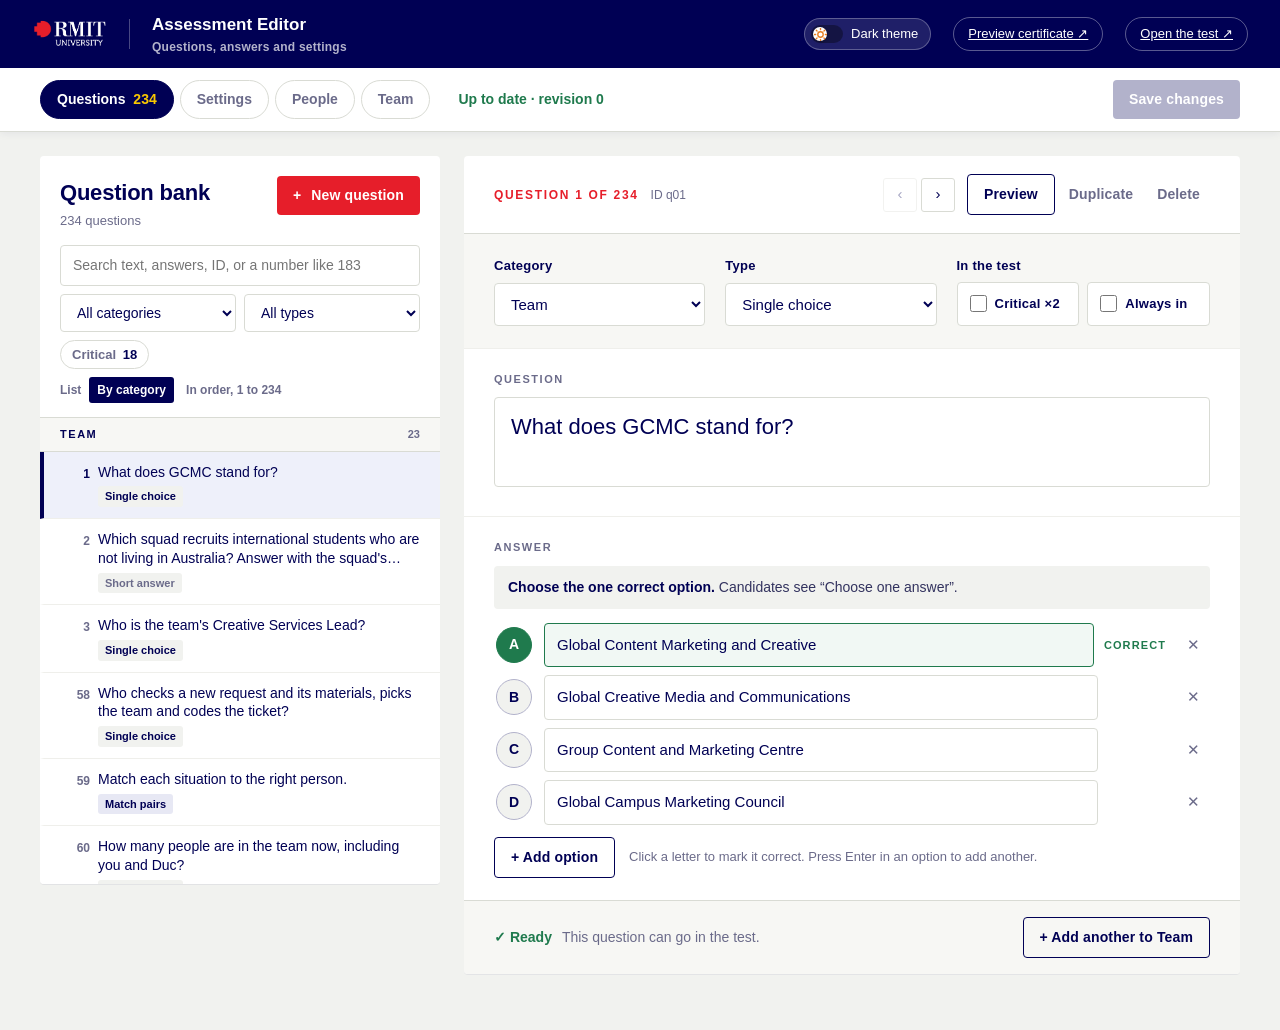
==== commit 1349377b: "Group play: the team joins the taker's test from a QR code or room code - Lobby on the briefing scre" ====
--- a/admin.html
+++ b/admin.html
@@ -138,9 +138,8 @@
       </div>
 
       <div class="card set-group">
-        <div class="set-intro"><h3>Scoring</h3><p>Every question is worth one mark. Missing a critical question costs extra marks, and a high score earns confetti.</p></div>
-        <div class="set-fields">
-          <div class="field"><label for="sPen">Marks lost for a wrong critical answer</label><input class="input" id="sPen" type="number" min="0" max="30"></div>
+        <div class="set-intro"><h3>Scoring</h3><p>Points, not percentages. On their own, the candidate gets a point per right answer. With the team in the room, points depend on who got each question right. Critical questions count double. Getting enough answers right earns confetti.</p></div>
+        <div class="set-fields">
           <div class="field"><label for="sConf">Confetti from</label><div class="unit"><input class="input" id="sConf" type="number" min="0" max="100"><span>%</span></div></div>
         </div>
       </div>
--- a/assets/styles.css
+++ b/assets/styles.css
@@ -520,6 +520,146 @@
 .q-actions .status.preview-res.ok b { color: var(--ok); }
 .q-actions .status.preview-res.no b { color: var(--red-dark); }
 
+/* ---------- group play: the lobby, joining, who's doing what, the answer on show, the room's results ---------- */
+.btn.small { padding: 8px 14px; font-size: 14px; }
+.error-msg:empty { min-height: 0; }
+.players { list-style: none; margin: 0; padding: 0; display: grid; gap: 8px; }
+.player { --c: var(--navy); display: grid; grid-template-columns: 36px minmax(0, 1fr) auto; align-items: center; gap: 12px; padding: 8px 12px 8px 8px; background: #fff; border: 1.5px solid var(--line); border-radius: 999px; transition: opacity 0.3s; }
+.player .avatar, .board-row .avatar, .me-badge .avatar { display: grid; place-items: center; width: 36px; height: 36px; border-radius: 50%; background: var(--c); color: #fff; font-family: var(--display); font-size: 16px; line-height: 1; }
+.player .pname { display: grid; min-width: 0; line-height: 1.2; }
+.player .pname b { color: var(--ink); font-size: 15px; overflow: hidden; text-overflow: ellipsis; white-space: nowrap; }
+.player .pname small { font-size: 12px; color: var(--muted); }
+.player.taker { border-color: var(--red); }
+.player.taker .pname small { color: var(--red); font-weight: 700; }
+.player.me:not(.taker) { border-color: var(--c); box-shadow: inset 0 0 0 1px var(--c); }
+.player.new { animation: pop 0.45s cubic-bezier(.2, 1.4, .4, 1) both; }
+.player.away { opacity: 0.45; }
+.player.away .pname small::after { content: " · away"; }
+@keyframes pop { from { opacity: 0; transform: scale(0.8) translateY(6px); } to { opacity: 1; transform: none; } }
+.kick { width: 28px; height: 28px; border-radius: 50%; border: 0; background: var(--grey-50); color: var(--muted); font-size: 18px; line-height: 1; }
+.kick:hover { background: var(--red); color: #fff; }
+
+.lobby { display: grid; grid-template-columns: minmax(0, 1.15fr) minmax(0, 1fr); background: #fff; border-bottom: 1px solid var(--line); }
+.lobby-join { display: grid; grid-template-columns: 208px minmax(0, 1fr); gap: 28px; align-items: center; padding: 32px 36px 32px 48px; background: var(--grey-50); }
+.qr { width: 208px; aspect-ratio: 1; background: #fff; border-radius: var(--radius); padding: 6px; box-shadow: 0 1px 0 rgba(0, 0, 84, 0.08), 0 10px 30px -18px rgba(0, 0, 84, 0.5); }
+.qr svg { display: block; width: 100%; height: 100%; }
+.lobby-how h2 { font-size: 26px; margin-top: 8px; }
+.lobby-how > p:not(.eyebrow) { font-size: 15px; margin-top: 10px; max-width: 42ch; }
+.lobby-code { display: flex; align-items: baseline; gap: 12px; }
+.lobby-code span { font-size: 11px; font-weight: 700; letter-spacing: 0.14em; text-transform: uppercase; color: var(--muted); }
+.lobby-code b { font-family: var(--display); font-size: 38px; line-height: 1; letter-spacing: 0.14em; color: var(--ink); }
+.lobby-link { display: flex; flex-wrap: wrap; align-items: center; gap: 6px 12px; font-size: 13px !important; }
+.lobby-link a { color: var(--navy); font-weight: 700; overflow-wrap: anywhere; }
+.copy-btn { border: 1.5px solid var(--line); background: #fff; border-radius: 999px; padding: 4px 12px; font-size: 12px; font-weight: 700; color: var(--navy); }
+.copy-btn:hover { border-color: var(--navy); }
+.lobby-room { padding: 32px 40px; border-left: 1px solid var(--line); display: grid; gap: 16px; align-content: start; }
+.lobby-room-head { display: grid; gap: 4px; }
+.lobby-room-head h2, .join-room h2 { font-size: 20px; display: flex; align-items: center; gap: 10px; }
+.lobby-room-head h2 b, .join-room h2 b { display: inline-grid; place-items: center; min-width: 28px; height: 28px; padding: 0 8px; border-radius: 999px; background: var(--navy); color: #fff; font-family: var(--text); font-size: 14px; }
+.lobby-room-head span { font-size: 14px; color: var(--muted); }
+.lobby .players { grid-template-columns: repeat(auto-fill, minmax(190px, 1fr)); }
+.lobby-rules { grid-column: 1 / -1; padding: 26px 48px 30px; border-top: 1px solid var(--line); }
+.lobby-rules h2 { font-size: 20px; }
+.rules-cols { display: grid; grid-template-columns: 1fr 1fr; gap: 12px 48px; margin-top: 14px; }
+.rules-cols h3 { font-family: var(--text); font-size: 12px; font-weight: 700; letter-spacing: 0.12em; text-transform: uppercase; color: var(--muted); display: flex; align-items: center; gap: 8px; margin-bottom: 6px; }
+.rules-cols h3 i { width: 12px; height: 12px; border-radius: 50%; background: var(--c); }
+.rules-cols h3 i.team { background: conic-gradient(#2563eb 0 25%, #16a34a 0 50%, #ea580c 0 75%, #9333ea 0); }
+.rules-cols ul { list-style: none; margin: 0; padding: 0; }
+.rules-cols li { display: flex; justify-content: space-between; gap: 16px; padding: 7px 0; border-top: 1px solid var(--line); font-size: 14px; }
+.rules-cols li b, .delta, .pts, .rev-pts { font-variant-numeric: tabular-nums; font-weight: 700; color: var(--muted); white-space: nowrap; }
+.rules-cols li b { min-width: 36px; text-align: right; }
+.up { color: var(--ok) !important; }
+.down { color: var(--red-dark) !important; }
+.rules-note { font-size: 13px; color: var(--muted); margin-top: 10px; }
+
+/* joining from the QR code */
+.join { max-width: 620px; }
+.join-card { display: grid; gap: 18px; padding: 36px 36px 32px; }
+.join-card h1 { font-size: 36px; line-height: 1.08; }
+.join-card .lead { font-size: 16px; color: var(--body); }
+.join-card .lead:empty { display: none; }
+#joinForm { display: grid; gap: 20px; }
+.colours { border: 0; margin: 0; padding: 0; min-width: 0; }
+.colours legend { font-size: 13px; font-weight: 700; color: var(--ink); letter-spacing: 0.02em; padding: 0; margin-bottom: 8px; }
+.swatches { display: grid; grid-template-columns: repeat(auto-fill, minmax(118px, 1fr)); gap: 8px; }
+.swatch { --c: var(--navy); display: flex; align-items: center; gap: 10px; padding: 9px 12px; background: #fff; border: 1.5px solid var(--line); border-radius: var(--radius); font-size: 14px; font-weight: 700; color: var(--ink); text-align: left; }
+.swatch i { width: 22px; height: 22px; border-radius: 50%; background: var(--c); flex: none; }
+.swatch:hover { border-color: var(--c); }
+.swatch[aria-checked="true"] { border-color: var(--c); box-shadow: inset 0 0 0 1.5px var(--c); background: color-mix(in srgb, var(--c) 8%, #fff); }
+.swatch[aria-checked="true"] i { box-shadow: 0 0 0 3px #fff, 0 0 0 5px var(--c); }
+.colours .hint { font-size: 13px; color: var(--red-dark); margin-top: 8px; }
+.colours .hint:empty { display: none; }
+.join-wait { display: grid; gap: 14px; justify-items: start; }
+.me-badge { --c: var(--navy); display: flex; align-items: center; gap: 14px; }
+.me-badge .avatar { width: 64px; height: 64px; font-size: 28px; animation: pop 0.45s cubic-bezier(.2, 1.4, .4, 1) both; }
+.me-badge b { font-family: var(--display); font-size: 26px; color: var(--ink); }
+.join-wait p { font-size: 15px; }
+.join-actions { display: flex; gap: 8px; flex-wrap: wrap; }
+.join-room { display: grid; gap: 12px; padding-top: 18px; border-top: 1px solid var(--line); }
+
+/* during the test: who's doing what */
+.players-card { padding: 18px 20px 16px; }
+.players.compact { margin-top: 10px; gap: 6px; }
+.players.compact .player { grid-template-columns: 30px minmax(0, 1fr) auto auto; gap: 10px; padding: 5px 10px 5px 5px; }
+.players.compact .avatar { width: 30px; height: 30px; font-size: 14px; }
+.players.compact .pname b { font-size: 14px; }
+.players.compact .pname small { display: none; }
+.pwhat { display: flex; align-items: center; gap: 6px; }
+.pstat { font-size: 11px; font-weight: 700; letter-spacing: 0.04em; padding: 3px 8px; border-radius: 999px; white-space: nowrap; }
+.pstat.think { background: var(--grey-50); color: var(--muted); }
+.pstat.busy { background: #fff7d6; color: #7a5d00; }
+.pstat.busy::before { content: ""; display: inline-block; width: 6px; height: 6px; border-radius: 50%; background: #caa200; margin-right: 5px; vertical-align: 1px; animation: pulse 1s ease-in-out infinite; }
+.pstat.done { background: var(--navy); color: #fff; }
+.pstat.ok { background: #e3f3ea; color: var(--ok); }
+.pstat.no { background: #fdecec; color: var(--red-dark); }
+.delta { font-size: 13px; }
+.ptotal { min-width: 34px; text-align: right; font-family: var(--display); font-size: 16px; color: var(--ink); font-variant-numeric: tabular-nums; }
+
+/* the answer on show: the clock stops, the right option lights up, and only the taker can move on */
+.timer.paused { background: var(--navy-75); }
+.timer.paused .digits { opacity: 0.8; }
+.q-card.revealed .opt { opacity: 0.6; }
+.q-card.revealed .opt.is-right { opacity: 1; border-color: var(--ok); background: #eef8f2; box-shadow: inset 0 0 0 1px var(--ok); }
+.q-card.revealed .opt.is-right .key { background: var(--ok); border-color: var(--ok); color: #fff; }
+.q-card.revealed .opt.is-wrong { opacity: 1; border-color: var(--red); background: #fff5f5; box-shadow: inset 0 0 0 1px var(--red); }
+.q-card.revealed .opt.is-wrong .key { background: var(--red); border-color: var(--red); color: #fff; }
+.q-actions .status.reveal { color: var(--ink); gap: 10px; flex-wrap: wrap; justify-content: flex-end; text-align: right; }
+.q-actions .status.reveal.ok b { color: var(--ok); }
+.q-actions .status.reveal.no b { color: var(--red-dark); }
+.q-actions .status.reveal .delta { font-family: var(--display); font-size: 20px; }
+.q-actions .status .wait { width: 100%; font-size: 13px; color: var(--muted); }
+.q-actions .status.error { color: var(--red-dark); font-weight: 700; }
+
+/* results: the whole room */
+.room-card .card-head { margin-bottom: 12px; }
+.room-board { display: grid; gap: 8px; }
+.board-row { --c: var(--navy); display: grid; grid-template-columns: 30px 40px minmax(0, 1fr) minmax(0, 1.4fr) 64px 96px; align-items: center; gap: 14px; padding: 10px 14px; border: 1.5px solid var(--line); border-radius: var(--radius); }
+.board-row .avatar { width: 40px; height: 40px; font-size: 18px; }
+.board-row .rank { font-size: 18px; text-align: center; font-weight: 700; color: var(--muted); font-variant-numeric: tabular-nums; }
+.board-row .who { display: grid; min-width: 0; line-height: 1.25; }
+.board-row .who b { color: var(--ink); font-size: 16px; overflow: hidden; text-overflow: ellipsis; white-space: nowrap; }
+.board-row .who small { font-size: 12px; color: var(--muted); }
+.board-row .right-n, .board-row .pts { display: grid; text-align: right; line-height: 1.1; }
+.board-row .right-n b { font-size: 18px; color: var(--ink); }
+.board-row small { font-size: 11px; font-weight: 400; color: var(--muted); letter-spacing: 0.02em; }
+.board-row .pts { font-family: var(--display); font-size: 26px; color: var(--ink); }
+.board-row .pts small { font-family: var(--text); }
+.board-row.taker { grid-template-columns: 0 56px minmax(0, 1fr) minmax(0, 1.4fr) 64px 110px; background: var(--grey-50); border: 0; border-left: 5px solid var(--c); padding: 16px 18px; }
+.board-row.taker .rank { visibility: hidden; }
+.board-row.taker .avatar { width: 56px; height: 56px; font-size: 24px; }
+.board-row.taker .who b { font-family: var(--display); font-size: 22px; }
+.board-row.taker .who small { color: var(--red); font-weight: 700; }
+.board-row.taker .pts { font-size: 38px; }
+.board-row.me:not(.taker) { border-color: var(--c); box-shadow: inset 0 0 0 1px var(--c); }
+.board-label { font-size: 11px; font-weight: 700; letter-spacing: 0.14em; text-transform: uppercase; color: var(--muted); margin: 10px 0 0; }
+.mini-strip { display: grid; grid-auto-flow: column; grid-auto-columns: 1fr; gap: 2px; height: 18px; }
+.mini-strip i { border-radius: 1px; background: var(--grey); }
+.mini-strip i.ok { background: var(--navy); }
+.mini-strip i.no { background: var(--red); }
+.mini-strip i.skip { background: var(--navy-30); }
+.mini-strip i.crit { box-shadow: inset 0 -4px 0 #fac800; }
+.rev-pts { display: inline-block; margin-left: 8px; font-size: 13px; }
+
 /* ============================================================================================
    Tablets and phones. Everything above 1080px is untouched; below it the same parts re-flow.
    ============================================================================================ */
@@ -732,3 +872,63 @@
 @media (max-width: 640px) {
   html.preview body::before { top: auto; bottom: 12px; font-size: 12px; white-space: nowrap; padding: 5px 12px; }
 }
+
+/* ---------- group play on smaller screens ---------- */
+@media (max-width: 1080px) {
+  .lobby { grid-template-columns: 1fr; }
+  .lobby-join { padding: 28px 36px; }
+  .lobby-room { border-left: 0; border-top: 1px solid var(--line); padding: 26px 36px; }
+  .lobby-rules { padding: 24px 36px 28px; }
+  .board-row { grid-template-columns: 30px 40px minmax(0, 1fr) minmax(0, 1fr) 56px 84px; gap: 12px; }
+  .board-row.taker { grid-template-columns: 0 48px minmax(0, 1fr) minmax(0, 1fr) 56px 96px; }
+}
+@media (max-width: 860px) {
+  .test > .side > .players-card { order: 3; }
+  .test > .side > .progress-card { order: 4; }
+  .rules-cols { grid-template-columns: 1fr; }
+}
+@media (max-width: 640px) {
+  .lobby-join { grid-template-columns: 1fr; justify-items: center; text-align: center; padding: 24px 20px; gap: 18px; }
+  .qr { width: min(240px, 70vw); }
+  .lobby-how > p:not(.eyebrow) { margin-left: auto; margin-right: auto; }
+  .lobby-code, .lobby-link { justify-content: center; }
+  .lobby-room { padding: 22px 20px; }
+  .lobby .players { grid-template-columns: 1fr; }
+  .lobby-rules { padding: 20px 20px 24px; }
+  .join-card { padding: 24px 18px 22px; gap: 16px; }
+  .join-card h1 { font-size: 28px; }
+  .swatches { grid-template-columns: repeat(2, minmax(0, 1fr)); }
+  .players.compact .player { grid-template-columns: 28px minmax(0, 1fr) auto auto; }
+  .q-actions .status.reveal { justify-content: flex-start; text-align: left; }
+  .q-actions #nextBtn { flex: 1; }
+  .board-row, .board-row.taker { grid-template-columns: 36px minmax(0, 1fr) auto auto; gap: 6px 12px; padding: 10px 12px; }
+  .board-row .rank { display: none; }
+  .board-row .avatar, .board-row.taker .avatar { width: 36px; height: 36px; font-size: 16px; }
+  .board-row.taker .who b { font-size: 18px; }
+  .board-row .mini-strip { grid-column: 1 / -1; grid-row: 2; height: 12px; }
+  .board-row .pts { font-size: 22px; }
+  .board-row.taker .pts { font-size: 28px; }
+}
+
+/* ---------- the team's screen: answers only (everything else is on the taker's screen); typing a room code ---------- */
+html.joiner .test { grid-template-columns: minmax(0, 1fr); max-width: 820px; margin: 0 auto; gap: 16px; }
+html.joiner .test > .meter-card, html.joiner .players-card, html.joiner .progress-card { display: none !important; }
+html.joiner .test > .side { display: contents; }
+html.joiner .test > .side > .timer { order: 1; position: sticky; top: 76px; z-index: 12; display: flex; flex-wrap: wrap; align-items: center; column-gap: 14px; padding: 12px 18px; }
+html.joiner .test > main { order: 2; }
+html.joiner .timer .eyebrow { order: 1; }
+html.joiner .timer .sub { order: 2; margin: 0 0 0 auto; font-size: 12px; text-align: right; }
+html.joiner .timer .clock { order: 3; margin: 0; width: 100%; }
+html.joiner .timer .digits { font-size: 36px; }
+html.joiner .timer .t-track { order: 4; width: 100%; margin-top: 8px; }
+html.joiner .q-card { min-height: 0; }
+.code-form { display: grid; grid-template-columns: minmax(0, 1fr) auto; gap: 10px; align-items: start; }
+.code-input { font-family: var(--display); font-size: 32px; letter-spacing: 0.3em; text-transform: uppercase; text-align: center; padding: 10px 14px; }
+.code-form .btn { height: 100%; }
+.code-form .error-msg { grid-column: 1 / -1; grid-row: 2; }
+.join-instead { font-size: 14px; color: var(--body); }
+.join-instead a { color: var(--navy); font-weight: 700; }
+@media (max-width: 640px) {
+  html.joiner .test > .side > .timer { top: 68px; padding: 10px 14px; }
+  html.joiner .timer .digits { font-size: 30px; }
+}
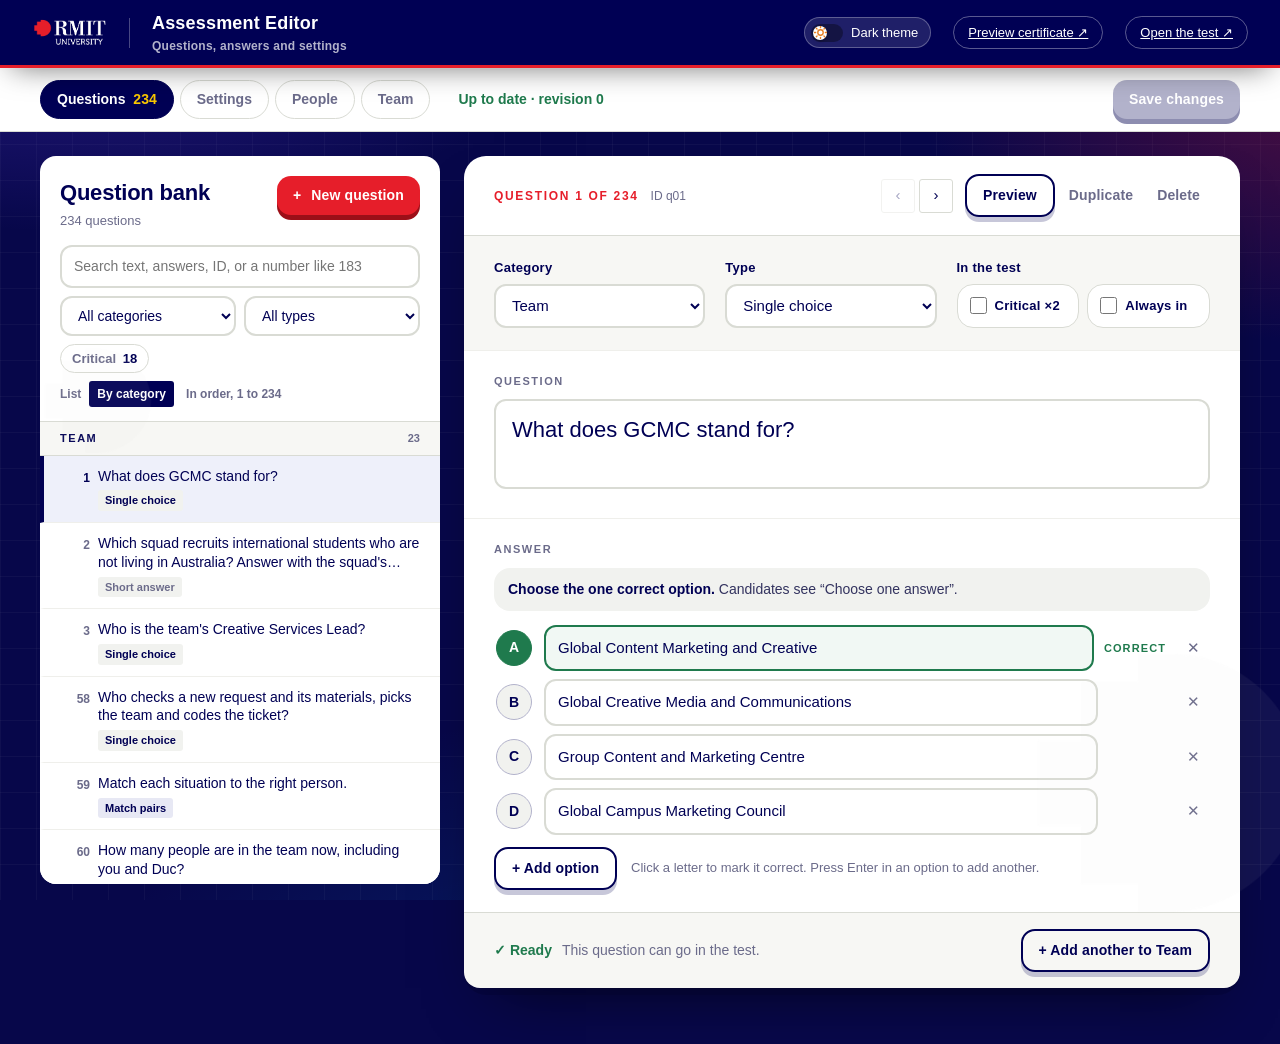
==== commit 7354b9b8: "On your own, a wrong or skipped answer costs a point The points on the taker's screen now fall with " ====
--- a/admin.html
+++ b/admin.html
@@ -138,9 +138,9 @@
       </div>
 
       <div class="card set-group">
-        <div class="set-intro"><h3>Scoring</h3><p>Points, not percentages. On their own, the candidate gets a point per right answer. With the team in the room, points depend on who got each question right. Critical questions count double. Getting enough answers right earns confetti.</p></div>
-        <div class="set-fields">
-          <div class="field"><label for="sConf">Confetti from</label><div class="unit"><input class="input" id="sConf" type="number" min="0" max="100"><span>%</span></div></div>
+        <div class="set-intro"><h3>Scoring</h3><p>Points, not percentages. On their own, the candidate gains a point for each right answer and loses one for each wrong one. With the team in the room, points depend on who got each question right. Critical questions count double. The top of the meter is the award zone: finish in it for confetti and an Award on the results.</p></div>
+        <div class="set-fields">
+          <div class="field"><label for="sConf">Award zone: the top</label><div class="unit"><input class="input" id="sConf" type="number" min="1" max="40"><span>% of the meter</span></div><p class="help">5% is near-perfect: about 95% right on your own, critical questions counting double.</p></div>
         </div>
       </div>
 
--- a/assets/styles.css
+++ b/assets/styles.css
@@ -183,7 +183,7 @@
 .q-prompt { font-family: var(--display); color: var(--ink); font-size: 30px; line-height: 1.22; margin: 20px 0 26px; max-width: 34ch; }
 .q-prompt.fill { font-size: 28px; line-height: 1.7; max-width: 40ch; }
 .blank {
-  display: inline-block; width: 11ch; font-family: var(--text); font-weight: 700; font-size: 26px; color: var(--red);
+  display: inline-block; width: calc(max(14, var(--len, 0) + 2) * 1ch); max-width: 100%; font-family: var(--text); font-weight: 700; font-size: 26px; color: var(--red);
   border: 0; border-bottom: 3px solid var(--navy); background: var(--grey-50); padding: 0 10px; margin: 0 6px; text-align: center; border-radius: 2px 2px 0 0;
 }
 .blank:focus { outline: none; border-bottom-color: var(--red); background: #fff4f4; }
@@ -283,7 +283,7 @@
 .meter-card .meter-face { background: none; border: 0; border-radius: 0; overflow: visible; }
 .meter-card .meter-face .brandmark { left: 0; top: 4px; }
 .meter-card .meter-face .lamp { right: 0; top: 5px; }
-.meter-face canvas { height: 260px; }
+.meter-face canvas { height: 330px; }
 .q-card { margin-top: 0; }
 .name-step { animation: rise 0.35s ease both; }
 .name-step .hint { margin-top: 2px; }
@@ -402,7 +402,7 @@
 .t-track { margin-top: 14px; }
 .progress-card { padding: 20px 26px 18px; }
 .progress-card .count { font-size: 26px; margin-top: 2px; }
-.progress-card .bar-track { margin: 10px 0 14px; }
+.progress-card .bar-track { margin: 10px 0 4px; }
 .dots span { height: 22px; }
 .progress-card .legend { margin-top: 12px; }
 .progress-card .note { font-size: 11px; color: var(--muted); margin-top: 10px; padding-top: 10px; border-top: 1px solid var(--line); line-height: 1.45; }
@@ -423,7 +423,7 @@
 .dots span.done[data-crit]::after { background: #fac800; }
 .progress-card .legend .lg-crit i { width: 6px; height: 6px; border-radius: 50%; background: var(--red); vertical-align: 1px; }
 
-.side .progress-card { flex: 1; display: flex; flex-direction: column; }
+.side .progress-card { flex: none; display: flex; flex-direction: column; }
 .side .progress-card .note { margin-top: auto; }
 .side .progress-card .legend { margin-bottom: 12px; flex-wrap: wrap; row-gap: 6px; }
 
@@ -539,12 +539,8 @@
 .kick { width: 28px; height: 28px; border-radius: 50%; border: 0; background: var(--grey-50); color: var(--muted); font-size: 18px; line-height: 1; }
 .kick:hover { background: var(--red); color: #fff; }
 
-.lobby { display: grid; grid-template-columns: minmax(0, 1.15fr) minmax(0, 1fr); background: #fff; border-bottom: 1px solid var(--line); }
-.lobby-join { display: grid; grid-template-columns: 208px minmax(0, 1fr); gap: 28px; align-items: center; padding: 32px 36px 32px 48px; background: var(--grey-50); }
-.qr { width: 208px; aspect-ratio: 1; background: #fff; border-radius: var(--radius); padding: 6px; box-shadow: 0 1px 0 rgba(0, 0, 84, 0.08), 0 10px 30px -18px rgba(0, 0, 84, 0.5); }
+.qr { width: 184px; flex: none; aspect-ratio: 1; background: #fff; border-radius: var(--radius); padding: 6px; box-shadow: 0 1px 0 rgba(0, 0, 84, 0.08), 0 10px 30px -18px rgba(0, 0, 84, 0.5); }
 .qr svg { display: block; width: 100%; height: 100%; }
-.lobby-how h2 { font-size: 26px; margin-top: 8px; }
-.lobby-how > p:not(.eyebrow) { font-size: 15px; margin-top: 10px; max-width: 42ch; }
 .lobby-code { display: flex; align-items: baseline; gap: 12px; }
 .lobby-code span { font-size: 11px; font-weight: 700; letter-spacing: 0.14em; text-transform: uppercase; color: var(--muted); }
 .lobby-code b { font-family: var(--display); font-size: 38px; line-height: 1; letter-spacing: 0.14em; color: var(--ink); }
@@ -552,25 +548,12 @@
 .lobby-link a { color: var(--navy); font-weight: 700; overflow-wrap: anywhere; }
 .copy-btn { border: 1.5px solid var(--line); background: #fff; border-radius: 999px; padding: 4px 12px; font-size: 12px; font-weight: 700; color: var(--navy); }
 .copy-btn:hover { border-color: var(--navy); }
-.lobby-room { padding: 32px 40px; border-left: 1px solid var(--line); display: grid; gap: 16px; align-content: start; }
 .lobby-room-head { display: grid; gap: 4px; }
 .lobby-room-head h2, .join-room h2 { font-size: 20px; display: flex; align-items: center; gap: 10px; }
 .lobby-room-head h2 b, .join-room h2 b { display: inline-grid; place-items: center; min-width: 28px; height: 28px; padding: 0 8px; border-radius: 999px; background: var(--navy); color: #fff; font-family: var(--text); font-size: 14px; }
 .lobby-room-head span { font-size: 14px; color: var(--muted); }
-.lobby .players { grid-template-columns: repeat(auto-fill, minmax(190px, 1fr)); }
-.lobby-rules { grid-column: 1 / -1; padding: 26px 48px 30px; border-top: 1px solid var(--line); }
-.lobby-rules h2 { font-size: 20px; }
-.rules-cols { display: grid; grid-template-columns: 1fr 1fr; gap: 12px 48px; margin-top: 14px; }
-.rules-cols h3 { font-family: var(--text); font-size: 12px; font-weight: 700; letter-spacing: 0.12em; text-transform: uppercase; color: var(--muted); display: flex; align-items: center; gap: 8px; margin-bottom: 6px; }
-.rules-cols h3 i { width: 12px; height: 12px; border-radius: 50%; background: var(--c); }
-.rules-cols h3 i.team { background: conic-gradient(#2563eb 0 25%, #16a34a 0 50%, #ea580c 0 75%, #9333ea 0); }
-.rules-cols ul { list-style: none; margin: 0; padding: 0; }
-.rules-cols li { display: flex; justify-content: space-between; gap: 16px; padding: 7px 0; border-top: 1px solid var(--line); font-size: 14px; }
-.rules-cols li b, .delta, .pts, .rev-pts { font-variant-numeric: tabular-nums; font-weight: 700; color: var(--muted); white-space: nowrap; }
-.rules-cols li b { min-width: 36px; text-align: right; }
 .up { color: var(--ok) !important; }
 .down { color: var(--red-dark) !important; }
-.rules-note { font-size: 13px; color: var(--muted); margin-top: 10px; }
 
 /* joining from the QR code */
 .join { max-width: 620px; }
@@ -772,7 +755,7 @@
   .signature { grid-template-columns: 1fr; gap: 14px; }
 
   /* the meter: a little shorter; its labels move under the arc (see meter.js) */
-  .meter-face canvas { height: 200px; }
+  .meter-face canvas { height: 250px; }
   .meter-card .meter-face .brandmark, .meter-card .meter-face .lamp { font-size: 9px; }
   .test > .side > .timer { top: 68px; }
   .timer { padding: 10px 14px; border-radius: var(--radius); }
@@ -794,7 +777,7 @@
   .q-card #qBody { padding: 0 16px 24px; }
   .q-card .q-prompt { font-size: 22px; line-height: 1.28; margin: 22px 0 20px; max-width: none; }
   .q-card .q-prompt.fill { font-size: 20px; line-height: 1.9; }
-  .blank { font-size: 19px; width: 9ch; padding: 0 6px; margin: 0 4px; }
+  .blank { font-size: 19px; width: calc(max(11, var(--len, 0) + 2) * 1ch); padding: 0 6px; margin: 0 4px; }
   .pick-how { flex-wrap: wrap; margin: -8px 0 16px; font-size: 13px; }
   .pick-how.multi, .pick-how.match { padding: 6px 12px 6px 10px; }
   .pick-how.match { display: grid; grid-template-columns: auto minmax(0, 1fr); column-gap: 10px; border-radius: 14px; padding: 8px 14px 8px 10px; }
@@ -875,26 +858,16 @@
 
 /* ---------- group play on smaller screens ---------- */
 @media (max-width: 1080px) {
-  .lobby { grid-template-columns: 1fr; }
-  .lobby-join { padding: 28px 36px; }
-  .lobby-room { border-left: 0; border-top: 1px solid var(--line); padding: 26px 36px; }
-  .lobby-rules { padding: 24px 36px 28px; }
   .board-row { grid-template-columns: 30px 40px minmax(0, 1fr) minmax(0, 1fr) 56px 84px; gap: 12px; }
   .board-row.taker { grid-template-columns: 0 48px minmax(0, 1fr) minmax(0, 1fr) 56px 96px; }
 }
 @media (max-width: 860px) {
   .test > .side > .players-card { order: 3; }
   .test > .side > .progress-card { order: 4; }
-  .rules-cols { grid-template-columns: 1fr; }
 }
 @media (max-width: 640px) {
-  .lobby-join { grid-template-columns: 1fr; justify-items: center; text-align: center; padding: 24px 20px; gap: 18px; }
   .qr { width: min(240px, 70vw); }
-  .lobby-how > p:not(.eyebrow) { margin-left: auto; margin-right: auto; }
   .lobby-code, .lobby-link { justify-content: center; }
-  .lobby-room { padding: 22px 20px; }
-  .lobby .players { grid-template-columns: 1fr; }
-  .lobby-rules { padding: 20px 20px 24px; }
   .join-card { padding: 24px 18px 22px; gap: 16px; }
   .join-card h1 { font-size: 28px; }
   .swatches { grid-template-columns: repeat(2, minmax(0, 1fr)); }
@@ -932,3 +905,339 @@
   html.joiner .test > .side > .timer { top: 68px; padding: 10px 14px; }
   html.joiner .timer .digits { font-size: 30px; }
 }
+
+/* ---------- briefing: the main screen everyone watches (landscape) ---------- */
+.brief { max-width: 1560px; display: grid; gap: 16px; padding-top: 22px; }
+.brief .card { border-radius: 8px; border: 1px solid rgba(0, 0, 84, 0.07); box-shadow: 0 1px 2px rgba(0, 0, 84, 0.05), 0 16px 36px -22px rgba(0, 0, 84, 0.3); }
+.brief-head { display: grid; grid-template-columns: minmax(0, 1fr) auto; gap: 48px; align-items: end; padding: 26px 36px 24px; position: relative; overflow: hidden; }
+.brief-head h1 { font-size: 44px; line-height: 1.04; letter-spacing: -0.02em; margin-top: 8px; }
+.brief-head h1 em { font-style: normal; color: var(--red); }
+.brief-head .lead { font-family: var(--display-light); font-size: 18px; color: var(--body); margin-top: 10px; max-width: 62ch; }
+.brief-meta { display: flex; flex-wrap: wrap; gap: 8px 22px; margin-top: 12px; font-size: 13px; color: var(--muted); }
+.brief-meta span + span::before { content: ""; display: inline-block; width: 4px; height: 4px; border-radius: 50%; background: var(--navy-30); margin: 0 22px 2px -13px; vertical-align: middle; }
+.brief-meta b { color: var(--ink); }
+.brief-facts { margin: 0; display: grid; grid-template-columns: repeat(3, auto); position: relative; z-index: 1; }
+.brief-facts div { padding: 0 34px; border-left: 1px solid var(--line); }
+.brief-facts div:first-child { border-left: 0; }
+.brief-facts div:last-child { padding-right: 0; }
+.brief-facts dt { font-size: 11px; font-weight: 700; letter-spacing: 0.16em; text-transform: uppercase; color: var(--muted); }
+.brief-facts dd { margin: 6px 0 0; font-family: var(--display); font-size: 52px; line-height: 0.9; color: var(--ink); font-variant-numeric: tabular-nums; }
+
+.brief-main { display: grid; grid-template-columns: minmax(0, 1.2fr) minmax(0, 1fr) 340px; gap: 18px; align-items: stretch; }
+.brief-main .lobby { display: contents; }
+.brief-main:not(.has-lobby) { grid-template-columns: minmax(0, 460px); justify-content: center; }
+
+/* the join panel: the focal point on a projector */
+.brief .lobby-join { display: flex; gap: 30px; align-items: center; padding: 24px 30px; background: radial-gradient(120% 140% at 0% 0%, #17177a 0%, var(--navy) 55%); border-color: var(--navy); color: #fff; position: relative; overflow: hidden; }
+.brief .lobby-join::after { content: ""; position: absolute; right: -50px; bottom: -60px; width: 200px; height: 196px; background: url("pixel.png") no-repeat center / contain; opacity: 0.09; filter: grayscale(1) brightness(3); pointer-events: none; }
+.brief .qr { width: 196px; flex: none; padding: 10px; border-radius: 8px; box-shadow: 0 0 0 6px rgba(255, 255, 255, 0.08), 0 14px 30px -12px rgba(0, 0, 0, 0.5); }
+.lobby-how { display: grid; gap: 14px; min-width: 0; position: relative; z-index: 1; }
+.brief .lobby-how .eyebrow { color: var(--yellow); }
+.brief .lobby-how h2 { color: #fff; font-size: 30px; margin: -6px 0 0; }
+.brief .lobby-code { display: grid; gap: 4px; }
+.brief .lobby-code span { font-size: 11px; font-weight: 700; letter-spacing: 0.16em; text-transform: uppercase; color: var(--navy-30); }
+.brief .lobby-code b { font-family: var(--display); font-size: 50px; line-height: 1; letter-spacing: 0.16em; color: #fff; }
+.brief .lobby-link { display: flex; flex-wrap: wrap; align-items: center; gap: 8px 12px; font-size: 13px !important; color: var(--navy-30); }
+.brief .lobby-link a { color: #fff; font-weight: 700; text-decoration-color: rgba(255, 255, 255, 0.4); text-underline-offset: 3px; }
+.brief .copy-btn { background: transparent; color: #fff; border-color: rgba(255, 255, 255, 0.35); }
+.brief .copy-btn:hover { border-color: #fff; background: rgba(255, 255, 255, 0.08); }
+
+.brief .lobby-room { display: grid; gap: 16px; align-content: start; padding: 24px 26px; }
+.brief .lobby-room-head h2 { font-size: 22px; }
+.brief-main .players { grid-template-columns: repeat(auto-fill, minmax(160px, 1fr)); }
+.player.ghost { background: transparent; border-style: dashed; border-color: var(--navy-30); }
+.player.ghost .avatar { background: transparent; border: 1.5px dashed var(--navy-30); }
+.player.ghost .pname b { color: var(--navy-30); font-weight: 400; }
+
+.start-card { display: flex; flex-direction: column; gap: 10px; padding: 24px 26px 20px; }
+.start-card h2 { font-size: 32px; }
+.start-note { font-size: 15px; color: var(--body); }
+.start-card .btn { width: 100%; padding: 18px 24px; font-size: 18px; margin-top: auto; border-radius: 6px; box-shadow: 0 12px 26px -12px rgba(230, 30, 42, 0.7); }
+.start-card .btn:disabled { box-shadow: none; }
+.start-fine { font-size: 12px; color: var(--muted); text-align: center; }
+
+/* the points: four lines, right and wrong for the taker and for everyone else */
+.points-card { grid-column: 1 / -1; display: grid; grid-template-columns: minmax(0, 1fr) minmax(0, 1fr); gap: 16px 56px; padding: 22px 32px 24px; }
+.pts-head { grid-column: 1 / -1; display: flex; flex-wrap: wrap; align-items: baseline; justify-content: space-between; gap: 6px 24px; }
+.pts-title { font-family: var(--text); font-size: 11px; font-weight: 700; letter-spacing: 0.16em; text-transform: uppercase; color: var(--red); }
+.pts-note { font-size: 13px; color: var(--muted); }
+.pts-note .crit-chip { margin-right: 4px; }
+.pts-who { display: grid; gap: 10px; align-content: start; }
+.pts-who h3 { display: flex; align-items: center; gap: 10px; font-size: 19px; margin-bottom: 2px; }
+.pts-row { display: grid; grid-template-columns: 22px 120px minmax(0, 1fr); align-items: center; gap: 14px; font-size: 15px; color: var(--body); }
+.pts-row b { font-family: var(--display); font-size: 26px; line-height: 1; white-space: nowrap; font-variant-numeric: tabular-nums; }
+.pts-row b i { font-style: normal; font-family: var(--text); font-weight: 400; font-size: 13px; color: var(--muted); margin: 0 6px; }
+.mark { display: inline-grid; place-items: center; width: 22px; height: 22px; border-radius: 50%; color: #fff; font-size: 12px; font-weight: 700; line-height: 1; }
+.mark.y { background: var(--ok); } .mark.y::before { content: "✓"; }
+.mark.n { background: var(--red); } .mark.n::before { content: "✕"; font-size: 10px; }
+.av { --c: var(--navy); display: inline-grid; place-items: center; width: 26px; height: 26px; border-radius: 50%; background: var(--c); color: #fff; font-family: var(--display); font-size: 12px; }
+.team-dots { display: inline-flex; }
+.team-dots i { width: 18px; height: 18px; border-radius: 50%; margin-right: -7px; box-shadow: 0 0 0 2px #fff; background: #2563eb; }
+.team-dots i:nth-child(2) { background: #16a34a; } .team-dots i:nth-child(3) { background: #db2777; margin-right: 0; }
+.q-actions .status .hint { font-size: 13px; color: var(--muted); }
+
+@media (max-width: 1280px) {
+  .brief-main { grid-template-columns: minmax(0, 1fr) minmax(0, 1fr); }
+  .start-card { grid-column: 1 / -1; display: grid; grid-template-columns: minmax(0, 1fr) minmax(240px, 340px); column-gap: 28px; align-items: center; }
+  .start-card > :not(.btn) { grid-column: 1; }
+  .start-card .btn { grid-column: 2; grid-row: 1 / span 3; margin: 0; }
+  .start-card .start-fine { grid-column: 2; text-align: center; }
+  .brief-main:not(.has-lobby) .start-card { display: flex; }
+}
+@media (max-width: 1080px) {
+  .brief .lobby-join { flex-direction: column; align-items: flex-start; }
+}
+@media (max-width: 860px) {
+  .brief-head { grid-template-columns: 1fr; gap: 22px; padding: 26px 24px; }
+  .brief-head h1 { font-size: 36px; }
+  .brief-facts div { padding: 0 24px; }
+  .brief-facts div:first-child { padding-left: 0; }
+  .brief-main { grid-template-columns: minmax(0, 1fr); }
+  .start-card, .brief-main:not(.has-lobby) .start-card { display: flex; }
+  .brief .lobby-join { flex-direction: row; align-items: center; }
+  .points-card { grid-template-columns: minmax(0, 1fr); gap: 18px; }
+}
+@media (max-width: 640px) {
+  .brief { gap: 14px; padding-top: 16px; }
+  .brief-head { padding: 22px 18px; }
+  .brief-head h1 { font-size: 30px; }
+  .brief-head .lead { font-size: 16px; }
+  .brief-facts dd { font-size: 34px; }
+  .brief-facts div { padding: 0 16px; }
+  .brief .lobby-join { flex-direction: column; text-align: center; padding: 24px 18px; gap: 20px; }
+  .brief .qr { width: min(240px, 70vw); }
+  .brief .lobby-code, .brief .lobby-link { justify-items: center; justify-content: center; }
+  .brief .lobby-code b { font-size: 40px; }
+  .brief .lobby-room, .start-card, .points-card { padding: 20px 18px; }
+  .brief-main .players { grid-template-columns: 1fr; }
+  .pts-row { grid-template-columns: 22px 104px minmax(0, 1fr); gap: 10px; font-size: 14px; }
+  .pts-row b { font-size: 21px; }
+}
+
+/* ---------- buttons waiting on the network: a spinner beside the label, the button keeps its colour ---------- */
+.btn.is-loading, .kick.is-loading { cursor: progress; }
+.btn.is-loading:disabled { background: var(--red); color: #fff; }
+.btn.navy.is-loading:disabled { background: var(--navy); }
+.btn.ghost.is-loading:disabled { background: transparent; color: var(--navy); }
+.btn.quiet.is-loading:disabled { background: transparent; color: var(--muted); }
+.btn.is-loading::before { content: ""; width: 16px; height: 16px; flex: none; border-radius: 50%; border: 2px solid currentColor; border-right-color: transparent; animation: spin 0.7s linear infinite; }
+.btn.is-loading > [aria-hidden="true"] { display: none; } /* the arrow makes way for the spinner */
+.kick.is-loading { color: transparent; position: relative; }
+.kick.is-loading::after { content: ""; position: absolute; inset: 7px; border-radius: 50%; border: 2px solid var(--muted); border-right-color: transparent; animation: spin 0.7s linear infinite; }
+@keyframes spin { to { transform: rotate(360deg); } }
+@media (prefers-reduced-motion: reduce) {
+  .btn.is-loading::before, .kick.is-loading::after { animation: spin 1.6s linear infinite !important; }
+}
+
+/* ---------- loading: the whole briefing waits for its room, then appears together ---------- */
+.spinner { display: inline-block; width: 34px; height: 34px; border-radius: 50%; border: 3px solid var(--grey); border-top-color: var(--red); animation: spin 0.8s linear infinite; }
+#scrBoot .spinner { margin-bottom: 14px; }
+.brief-main.is-loading > :not(.brief-loading) { display: none !important; }
+.brief-main.is-loading { grid-template-columns: minmax(0, 1fr) !important; }
+.brief-loading { min-height: 420px; display: grid; place-content: center; justify-items: center; gap: 16px; text-align: center; }
+.brief-loading p { font-family: var(--display); font-size: 20px; color: var(--ink); }
+.brief-main:not(.is-loading) > .card, .brief-main:not(.is-loading) > .lobby > .card { animation: rise 0.45s ease both; }
+.brief-main > .lobby > .card + .card { animation-delay: 0.06s; }
+.brief-main > .start-card { animation-delay: 0.12s; }
+.brief-main > .points-card { animation-delay: 0.18s; }
+@media (prefers-reduced-motion: reduce) { .spinner { animation: spin 1.6s linear infinite !important; } }
+
+/* ---------- the QR code, bigger (click it in the lobby) ---------- */
+button.qr { border: 0; cursor: zoom-in; position: relative; transition: transform 0.15s; }
+button.qr:hover { transform: scale(1.03); }
+button.qr::after { content: ""; position: absolute; right: -6px; bottom: -6px; width: 26px; height: 26px; border-radius: 50%; background: var(--yellow) no-repeat center / 14px url("data:image/svg+xml,%3Csvg xmlns='http://www.w3.org/2000/svg' viewBox='0 0 16 16' fill='none' stroke='%23000054' stroke-width='2' stroke-linecap='round'%3E%3Ccircle cx='7' cy='7' r='4.5'/%3E%3Cpath d='M10.5 10.5 14 14M7 5v4M5 7h4'/%3E%3C/svg%3E"); box-shadow: 0 2px 6px rgba(0, 0, 0, 0.3); }
+.qr-pop { border: 0; border-radius: 14px; padding: 36px; background: #fff; color: var(--body); max-width: calc(100vw - 32px); max-height: calc(100vh - 32px); box-shadow: 0 30px 80px -20px rgba(0, 0, 40, 0.6); }
+.qr-pop[open] { display: flex; align-items: center; gap: 40px; animation: rise 0.25s ease both; }
+.qr-pop::backdrop { background: rgba(0, 0, 40, 0.72); backdrop-filter: blur(3px); }
+.qr-pop-qr { width: min(64vh, 60vw, 620px); aspect-ratio: 1; flex: none; }
+.qr-pop-qr svg { display: block; width: 100%; height: 100%; }
+.qr-pop-info { display: grid; gap: 8px; min-width: 0; }
+.qr-pop-info .eyebrow { font-size: 14px; }
+.qr-pop-label { font-size: 12px; font-weight: 700; letter-spacing: 0.16em; text-transform: uppercase; color: var(--muted); margin-top: 16px; }
+.qr-pop-info > b { font-family: var(--display); font-size: clamp(48px, 7vw, 96px); line-height: 1; letter-spacing: 0.14em; color: var(--ink); }
+.qr-pop-url { font-size: 18px; color: var(--muted); margin-top: 12px; }
+.qr-pop-url b { color: var(--navy); }
+.qr-pop-close { position: absolute; top: 12px; right: 12px; width: 40px; height: 40px; border-radius: 50%; border: 0; background: var(--grey-50); color: var(--navy); font-size: 26px; line-height: 1; }
+.qr-pop-close:hover { background: var(--grey); }
+@media (max-width: 860px), (orientation: portrait) {
+  .qr-pop[open] { flex-direction: column; gap: 20px; text-align: center; padding: 48px 20px 24px; }
+  .qr-pop-qr { width: min(80vw, 60vh); }
+  .qr-pop-label { margin-top: 0; }
+}
+
+/* ---------- right or wrong: a quick overlay on the taker's screen ---------- */
+.verdict { position: fixed; inset: 0; z-index: 45; display: grid; place-items: center; pointer-events: none; }
+.verdict.ok { background: radial-gradient(circle at 50% 45%, rgba(18, 161, 80, 0.26), rgba(18, 161, 80, 0) 62%); }
+.verdict.no { background: radial-gradient(circle at 50% 45%, rgba(230, 30, 42, 0.24), rgba(230, 30, 42, 0) 62%); }
+.verdict.show { animation: verdict-bg 1.25s ease both; }
+.verdict-card { display: grid; justify-items: center; gap: 4px; min-width: 280px; padding: 30px 48px 26px; background: #fff; border-radius: 20px; box-shadow: 0 30px 80px -24px rgba(0, 0, 40, 0.55); }
+.verdict.show .verdict-card { animation: verdict-pop 1.25s cubic-bezier(0.2, 1.2, 0.4, 1) both; }
+.verdict-mark { display: grid; place-items: center; width: 92px; height: 92px; border-radius: 50%; color: #fff; font-size: 50px; font-weight: 700; line-height: 1; margin-bottom: 10px; }
+.verdict.ok .verdict-mark { background: #12a150; box-shadow: 0 0 0 10px rgba(18, 161, 80, 0.16); }
+.verdict.ok .verdict-mark::before { content: "✓"; }
+.verdict.no .verdict-mark { background: var(--red); box-shadow: 0 0 0 10px rgba(230, 30, 42, 0.14); }
+.verdict.no .verdict-mark::before { content: "✕"; font-size: 40px; }
+.verdict-card b { font-family: var(--display); font-size: 42px; line-height: 1.05; color: var(--ink); }
+#verdictPts { font-family: var(--display); font-size: 24px; }
+.verdict.ok #verdictPts { color: #12a150; }
+.verdict.no #verdictPts { color: var(--red); }
+.verdict-card small { font-size: 14px; color: var(--muted); margin-top: 4px; }
+.verdict-card small:empty { display: none; }
+@keyframes verdict-pop { 0% { opacity: 0; transform: scale(0.7); } 14% { opacity: 1; transform: scale(1.05); } 24% { transform: scale(1); } 78% { opacity: 1; transform: none; } 100% { opacity: 0; transform: translateY(-10px) scale(0.97); } }
+@keyframes verdict-bg { 0% { opacity: 0; } 12% { opacity: 1; } 78% { opacity: 1; } 100% { opacity: 0; } }
+@media (max-width: 640px) {
+  .verdict-card { min-width: 0; padding: 24px 32px 20px; }
+  .verdict-mark { width: 72px; height: 72px; font-size: 40px; }
+  .verdict-card b { font-size: 34px; }
+}
+
+/* ---------- the award (the meter ended in its award zone) ---------- */
+.badge.award { background: linear-gradient(135deg, #d9a6ff, #a445ff 50%, #7a1fd6); color: #fff; box-shadow: 0 0 0 3px rgba(164, 69, 255, 0.3), 0 8px 22px -8px rgba(164, 69, 255, 0.9); animation: award-glow 2.4s ease-in-out infinite; }
+@keyframes award-glow { 50% { box-shadow: 0 0 0 5px rgba(164, 69, 255, 0.18), 0 10px 30px -6px rgba(164, 69, 255, 1); } }
+
+/* ============================================================================================
+   Game theme: a navy arena to play in, with RMIT red and the pixel; chunky cards and buttons that press
+   down, and Kahoot-style coloured answer tiles. It sits over everything above.
+   ============================================================================================ */
+:root { --radius: 16px; --arena: #07074a; --edge: rgba(0, 0, 40, 0.28); }
+body {
+  background:
+    radial-gradient(900px 520px at 6% -10%, rgba(110, 70, 255, 0.45), transparent 62%),
+    radial-gradient(760px 520px at 106% 4%, rgba(230, 30, 42, 0.38), transparent 60%),
+    radial-gradient(1000px 700px at 50% 125%, rgba(0, 160, 255, 0.2), transparent 60%),
+    linear-gradient(rgba(255, 255, 255, 0.035) 1px, transparent 1px) 0 0 / 36px 36px,
+    linear-gradient(90deg, rgba(255, 255, 255, 0.035) 1px, transparent 1px) 0 0 / 36px 36px,
+    var(--arena);
+  background-attachment: fixed;
+}
+/* the RMIT pixel, big and faint, floating in the arena */
+body::before, body::after { content: ""; position: fixed; pointer-events: none; z-index: 0; background: url("pixel.png") no-repeat center / contain; filter: grayscale(1) brightness(3); opacity: 0.06; }
+body::before { width: 300px; height: 294px; right: -40px; bottom: -30px; animation: drift 18s ease-in-out infinite alternate; }
+body::after { width: 120px; height: 118px; left: 3%; top: 38%; animation: drift 14s ease-in-out -5s infinite alternate-reverse; }
+@keyframes drift { to { transform: translate(-18px, -26px) rotate(-6deg); } }
+.screen { position: relative; z-index: 1; }
+
+/* top bar: the scoreboard strip */
+.topbar { box-shadow: 0 1px 0 rgba(255, 255, 255, 0.08), 0 10px 30px -12px rgba(0, 0, 0, 0.6); border-bottom: 3px solid var(--red); }
+.topbar .portal { font-family: var(--display); font-size: 18px; letter-spacing: 0.01em; }
+
+/* cards: rounder, with a solid "edge" underneath, like a game tile */
+.card, .brief .card { border-radius: 22px; box-shadow: 0 7px 0 var(--edge), 0 30px 60px -30px rgba(0, 0, 0, 0.65); border: 0; }
+.stat { border-radius: 18px; box-shadow: 0 6px 0 var(--edge); }
+
+/* buttons: chunky, and they press down */
+.btn { border-radius: 14px; font-family: var(--display); letter-spacing: 0.01em; box-shadow: 0 5px 0 var(--btn-edge, #9c0f18); transition: transform 0.08s, box-shadow 0.08s, background 0.15s; }
+.btn:hover { transform: translateY(-1px); box-shadow: 0 6px 0 var(--btn-edge, #9c0f18); }
+.btn:active { transform: translateY(4px); box-shadow: 0 1px 0 var(--btn-edge, #9c0f18); }
+.btn.navy { --btn-edge: #00002a; }
+.btn.ghost { --btn-edge: rgba(0, 0, 84, 0.22); border-width: 2px; }
+.btn.quiet, .btn.quiet:hover, .btn.quiet:active { box-shadow: none; transform: none; font-family: var(--text); }
+.btn:disabled { --btn-edge: #8d8db0; transform: none; }
+.btn.is-loading:disabled { --btn-edge: #9c0f18; }
+.btn.navy.is-loading:disabled { --btn-edge: #00002a; }
+.start-card .btn { box-shadow: 0 6px 0 #9c0f18, 0 20px 34px -14px rgba(230, 30, 42, 0.85); border-radius: 16px; }
+.start-card .btn:active { box-shadow: 0 1px 0 #9c0f18; }
+.copy-btn, .tab, .kick { border-radius: 999px; }
+.input { border-radius: 12px; border-width: 2px; }
+
+/* sign in: the title screen */
+.login .hero { background: transparent; }
+.login .hero::after { opacity: 0.1; }
+.login .hero h1 { font-size: 64px; line-height: 0.98; text-shadow: 0 6px 0 rgba(0, 0, 0, 0.25); }
+.login .hero h1::after { content: ""; display: block; width: 90px; height: 8px; border-radius: 4px; background: var(--red); margin-top: 22px; box-shadow: 0 4px 0 #9c0f18; }
+.login .meta { gap: 10px; }
+.login .meta > div { background: rgba(255, 255, 255, 0.08); border: 1px solid rgba(255, 255, 255, 0.12); border-radius: 14px; padding: 10px 16px; }
+.login .panel { background: transparent; }
+.login form { background: #fff; border-radius: 26px; padding: 36px 36px 30px; box-shadow: 0 8px 0 var(--edge), 0 40px 80px -30px rgba(0, 0, 0, 0.7); }
+.login form h2 { font-size: 30px; }
+.login form .btn { padding: 16px 24px; font-size: 18px; }
+.join-instead { text-align: center; }
+
+/* the start screen */
+.brief-head .eyebrow { color: var(--red); }
+.brief-head { border-top: 0; }
+.brief-facts dd { color: var(--red); }
+.brief .lobby-join { background: linear-gradient(135deg, #2f22b8 0%, #0d0d78 45%, #000054 100%); box-shadow: 0 7px 0 #00002a, 0 30px 60px -28px rgba(80, 60, 255, 0.7); }
+.brief .qr { border-radius: 16px; }
+.player { box-shadow: 0 3px 0 rgba(0, 0, 84, 0.08); }
+
+/* the test: the meter gets its own card; the timer is the scoreboard; answers are coloured tiles */
+/* the meter floats on the arena: no box, just a soft glow from its centre, which flashes green or red with each answer */
+.test > .meter-card { background: none; border: 0; box-shadow: none; padding: 4px 18px 0; margin: 0; position: relative; isolation: isolate; }
+.test > .meter-card::before, .test > .meter-card::after {
+  content: ""; position: absolute; left: 0; right: 0; top: 50%; height: 170%; transform: translateY(-50%); z-index: -1; pointer-events: none;
+}
+.test > .meter-card::before { background: radial-gradient(closest-side, rgba(104, 80, 255, 0.55), rgba(64, 44, 210, 0.3) 45%, rgba(30, 20, 150, 0.1) 75%, rgba(20, 12, 120, 0) 100%); }
+.test > .meter-card::after { opacity: 0; }
+.test > .meter-card.flash-ok::after { background: radial-gradient(closest-side, rgba(52, 215, 123, 0.7), rgba(52, 215, 123, 0.28) 45%, rgba(52, 215, 123, 0) 100%); animation: meter-flash 1.4s ease-out both; }
+.test > .meter-card.flash-no::after { background: radial-gradient(closest-side, rgba(255, 70, 82, 0.7), rgba(255, 70, 82, 0.28) 45%, rgba(255, 70, 82, 0) 100%); animation: meter-flash 1.4s ease-out both; }
+@keyframes meter-flash { 0% { opacity: 0; } 16% { opacity: 1; } 100% { opacity: 0; } }
+/* the question and the side cards sit above the glow (it spills under them, never over them) */
+.test > main { position: relative; }
+:where(.test > .side > .card, .test > .side > .timer) { position: relative; }
+.meter-card .meter-face .brandmark { left: 6px; top: 14px; color: rgba(255, 255, 255, 0.55); }
+.meter-card .meter-face .lamp { right: 6px; top: 14px; color: rgba(255, 255, 255, 0.55); }
+.meter-card .meter-face .lamp i { background: rgba(255, 255, 255, 0.18); box-shadow: inset 0 1px 1px rgba(0, 0, 0, 0.4); }
+.meter-card .meter-face .lamp.on i { background: var(--red); box-shadow: 0 0 10px 2px rgba(230, 30, 42, 0.7); }
+.timer { border-radius: 22px; background: linear-gradient(135deg, #2f22b8, #000054 70%); box-shadow: 0 7px 0 #00002a, 0 24px 40px -24px rgba(80, 60, 255, 0.8); }
+.timer .digits { font-family: var(--display); }
+.timer.warn { background: linear-gradient(135deg, #ff4a52, var(--red) 70%); box-shadow: 0 7px 0 #9c0f18; }
+.timer.paused { background: linear-gradient(135deg, #5b4fd1, #2a2a8a 70%); }
+.t-track { height: 6px; border-radius: 3px; }
+.t-track i { border-radius: 3px; }
+.q-card .q-head { border-radius: 22px 22px 0 0; }
+.q-card .q-actions { border-radius: 0 0 22px 22px; }
+.q-no span { font-size: 44px; }
+.crit-notice { border-radius: 14px; }
+.crit-notice b::before { content: "⚡ "; }
+.bar-track { height: 10px; }
+.bar-fill { background: linear-gradient(90deg, var(--red), #ff6a3d); border-radius: 999px; }
+
+.options { gap: 14px; }
+.options .opt:nth-child(6n + 1) { --k: #e61e2a; }
+.options .opt:nth-child(6n + 2) { --k: #2563eb; }
+.options .opt:nth-child(6n + 3) { --k: #e39a00; }
+.options .opt:nth-child(6n + 4) { --k: #12a150; }
+.options .opt:nth-child(6n + 5) { --k: #9333ea; }
+.options .opt:nth-child(6n + 6) { --k: #0d9488; }
+.opt { border-radius: 16px; border: 2px solid #e2e3ee; box-shadow: 0 4px 0 #e2e3ee; font-weight: 700; transition: transform 0.08s, box-shadow 0.08s, border-color 0.12s, background 0.12s; }
+.opt:hover { transform: translateY(-2px); border-color: var(--k); background: #fff; box-shadow: 0 6px 0 color-mix(in srgb, var(--k) 40%, #fff); }
+.opt:active { transform: translateY(2px); box-shadow: 0 2px 0 var(--k); }
+.opt .key { background: var(--k); border-color: var(--k); color: #fff; border-radius: 10px !important; font-family: var(--display); }
+.options .opt[aria-checked="true"] { border-color: var(--k); background: color-mix(in srgb, var(--k) 10%, #fff); box-shadow: 0 4px 0 var(--k); }
+.options .opt[aria-checked="true"] .key { background: var(--k); border-color: var(--k); }
+.options .opt[aria-checked="true"]::after { border-color: var(--k); background-color: var(--k); }
+.opt.pic .key { background: var(--k); color: #fff; }
+.q-card.revealed .opt.is-right { box-shadow: 0 4px 0 var(--ok); }
+.q-card.revealed .opt.is-wrong { box-shadow: 0 4px 0 var(--red); }
+.match-item { border-radius: 14px; border-width: 2px; box-shadow: 0 3px 0 #e2e3ee; }
+.short-answer .input, .blank { border-radius: 12px 12px 4px 4px; }
+
+/* results: the end screen */
+.res-hero { border-radius: 26px; background: linear-gradient(135deg, #3a24c4 0%, #0d0d78 45%, #000054 75%, #3b0a66 100%); box-shadow: 0 8px 0 #00002a, 0 40px 80px -30px rgba(80, 60, 255, 0.8); }
+.res-hero h1 { font-size: 46px; }
+.res-score .pct { text-shadow: 0 6px 0 rgba(0, 0, 0, 0.3); }
+.res-strip i { border-radius: 4px; }
+.zone-tag, .badge { border-radius: 999px; }
+.board-row { border-radius: 16px; }
+.board-row.taker { border-radius: 18px; }
+.res-actions .btn.ghost { color: #fff; border-color: rgba(255, 255, 255, 0.55); background: transparent; --btn-edge: rgba(0, 0, 0, 0.35); }
+.res-actions .btn.ghost:hover { background: rgba(255, 255, 255, 0.08); }
+
+/* the team's screens */
+.join-card h1 { font-size: 40px; }
+.swatch { border-radius: 14px; border-width: 2px; box-shadow: 0 3px 0 #e2e3ee; }
+.code-input { border-radius: 16px; }
+
+@media (max-width: 860px) {
+  .login .hero h1 { font-size: 46px; }
+  .login form { padding: 28px 22px 24px; }
+}
+@media (max-width: 640px) {
+  .login .hero h1 { font-size: 38px; }
+  .card, .brief .card { border-radius: 18px; }
+  .res-hero h1 { font-size: 30px; }
+  .test > .meter-card { padding: 2px 8px 0; }
+  body::before { width: 180px; height: 176px; }
+}
+@media (prefers-reduced-motion: reduce) { body::before, body::after { animation: none; } }
